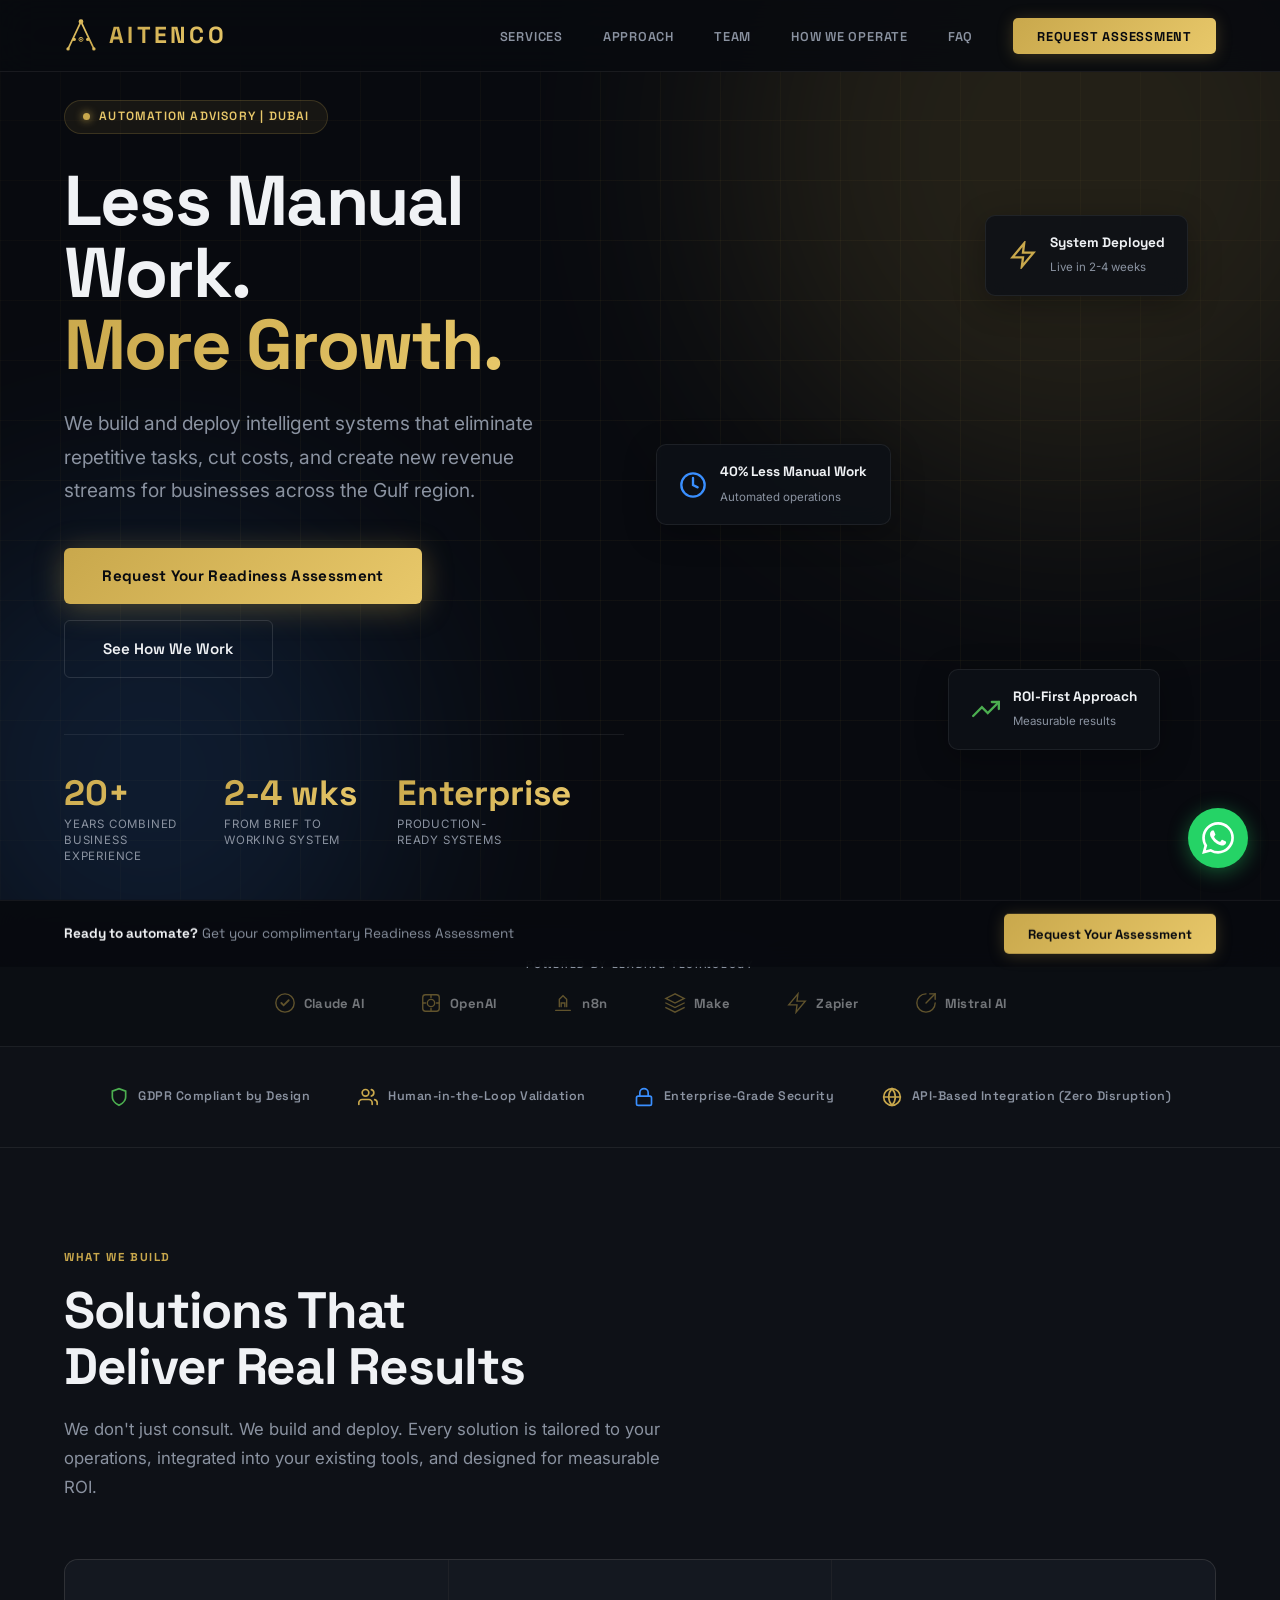
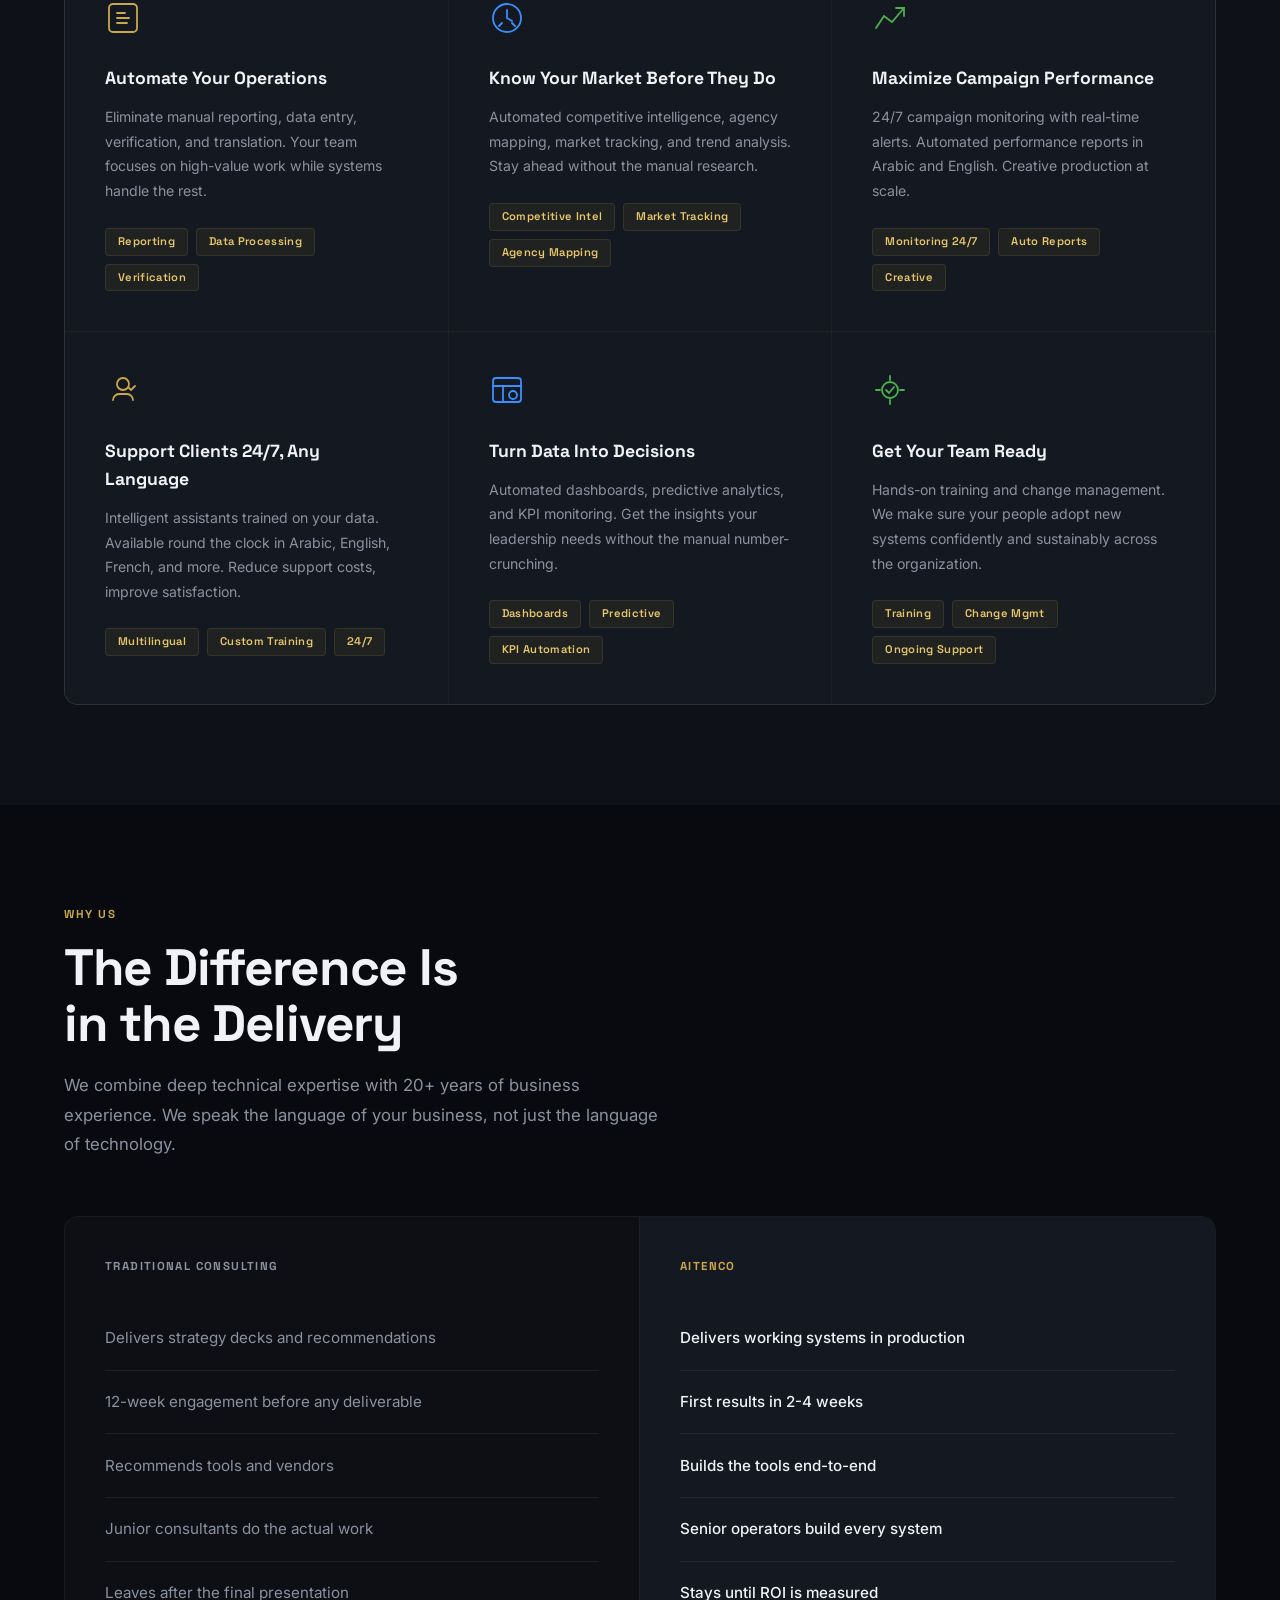
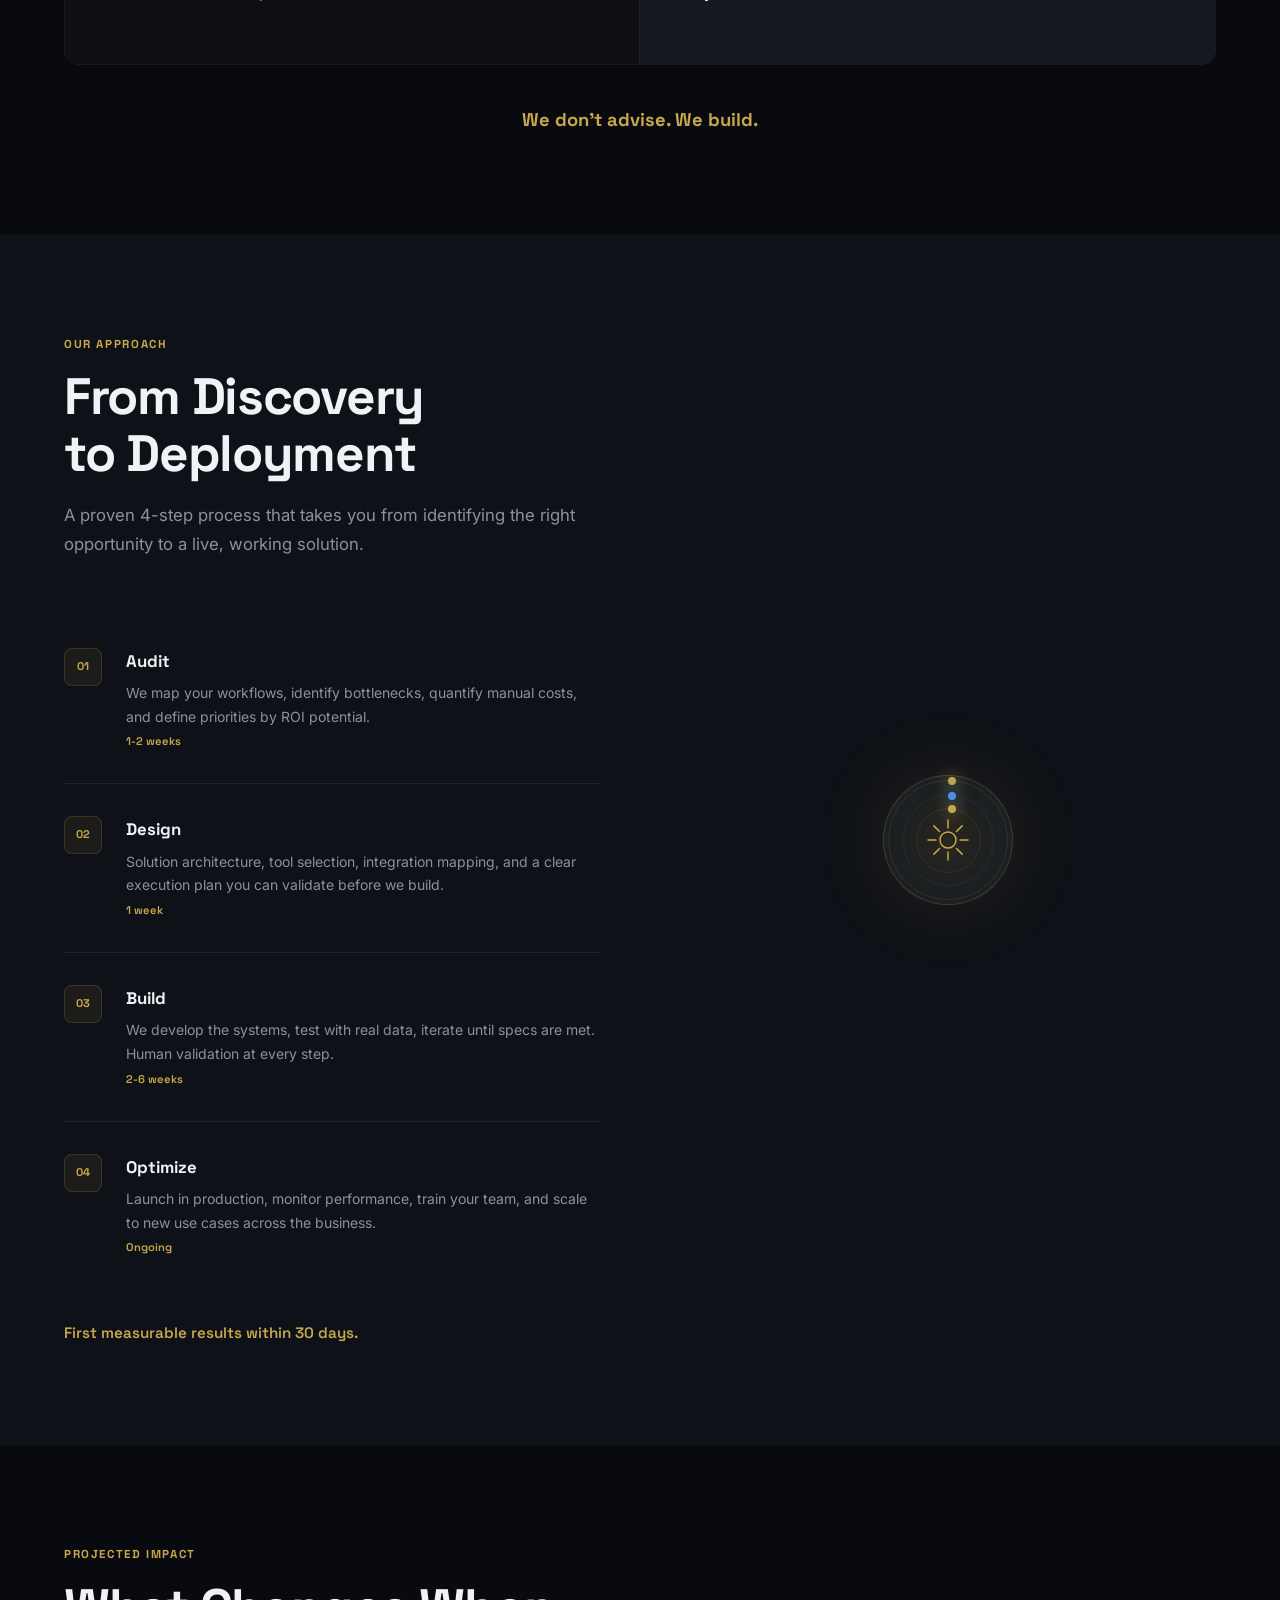
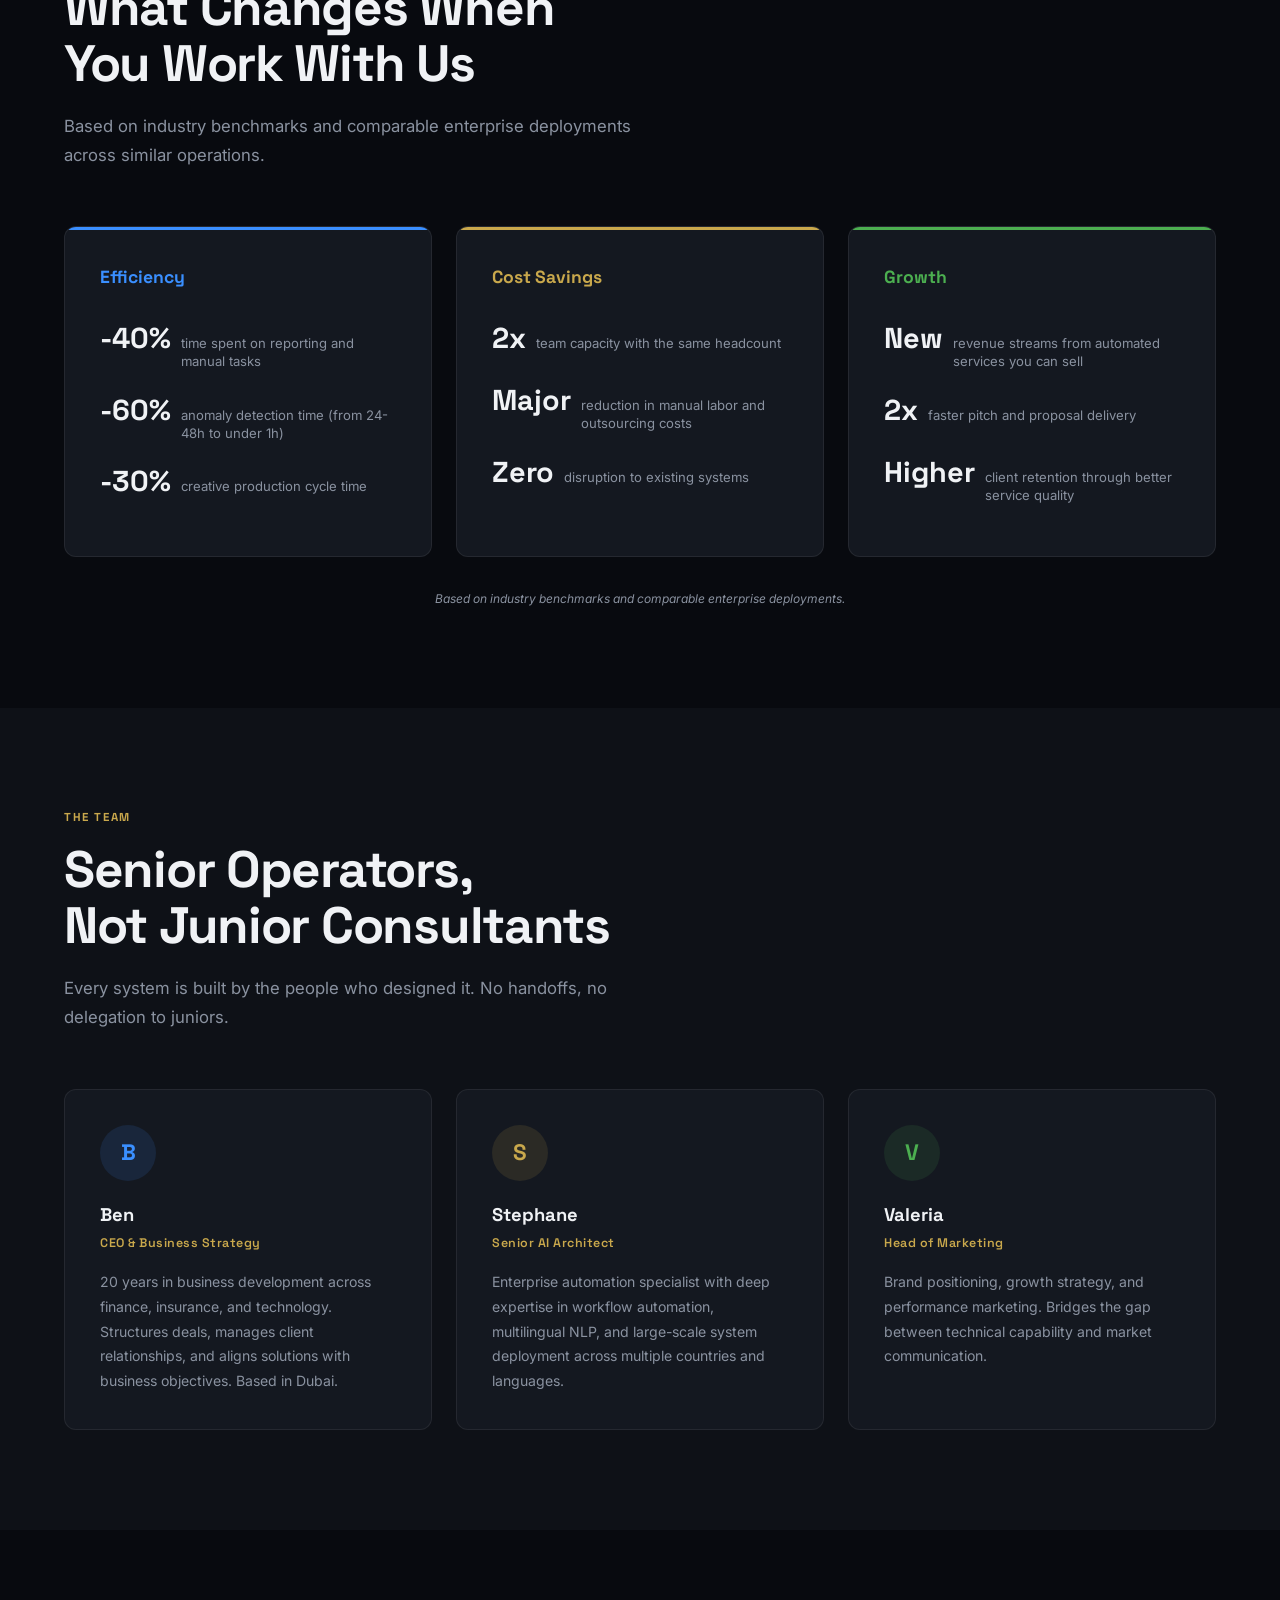
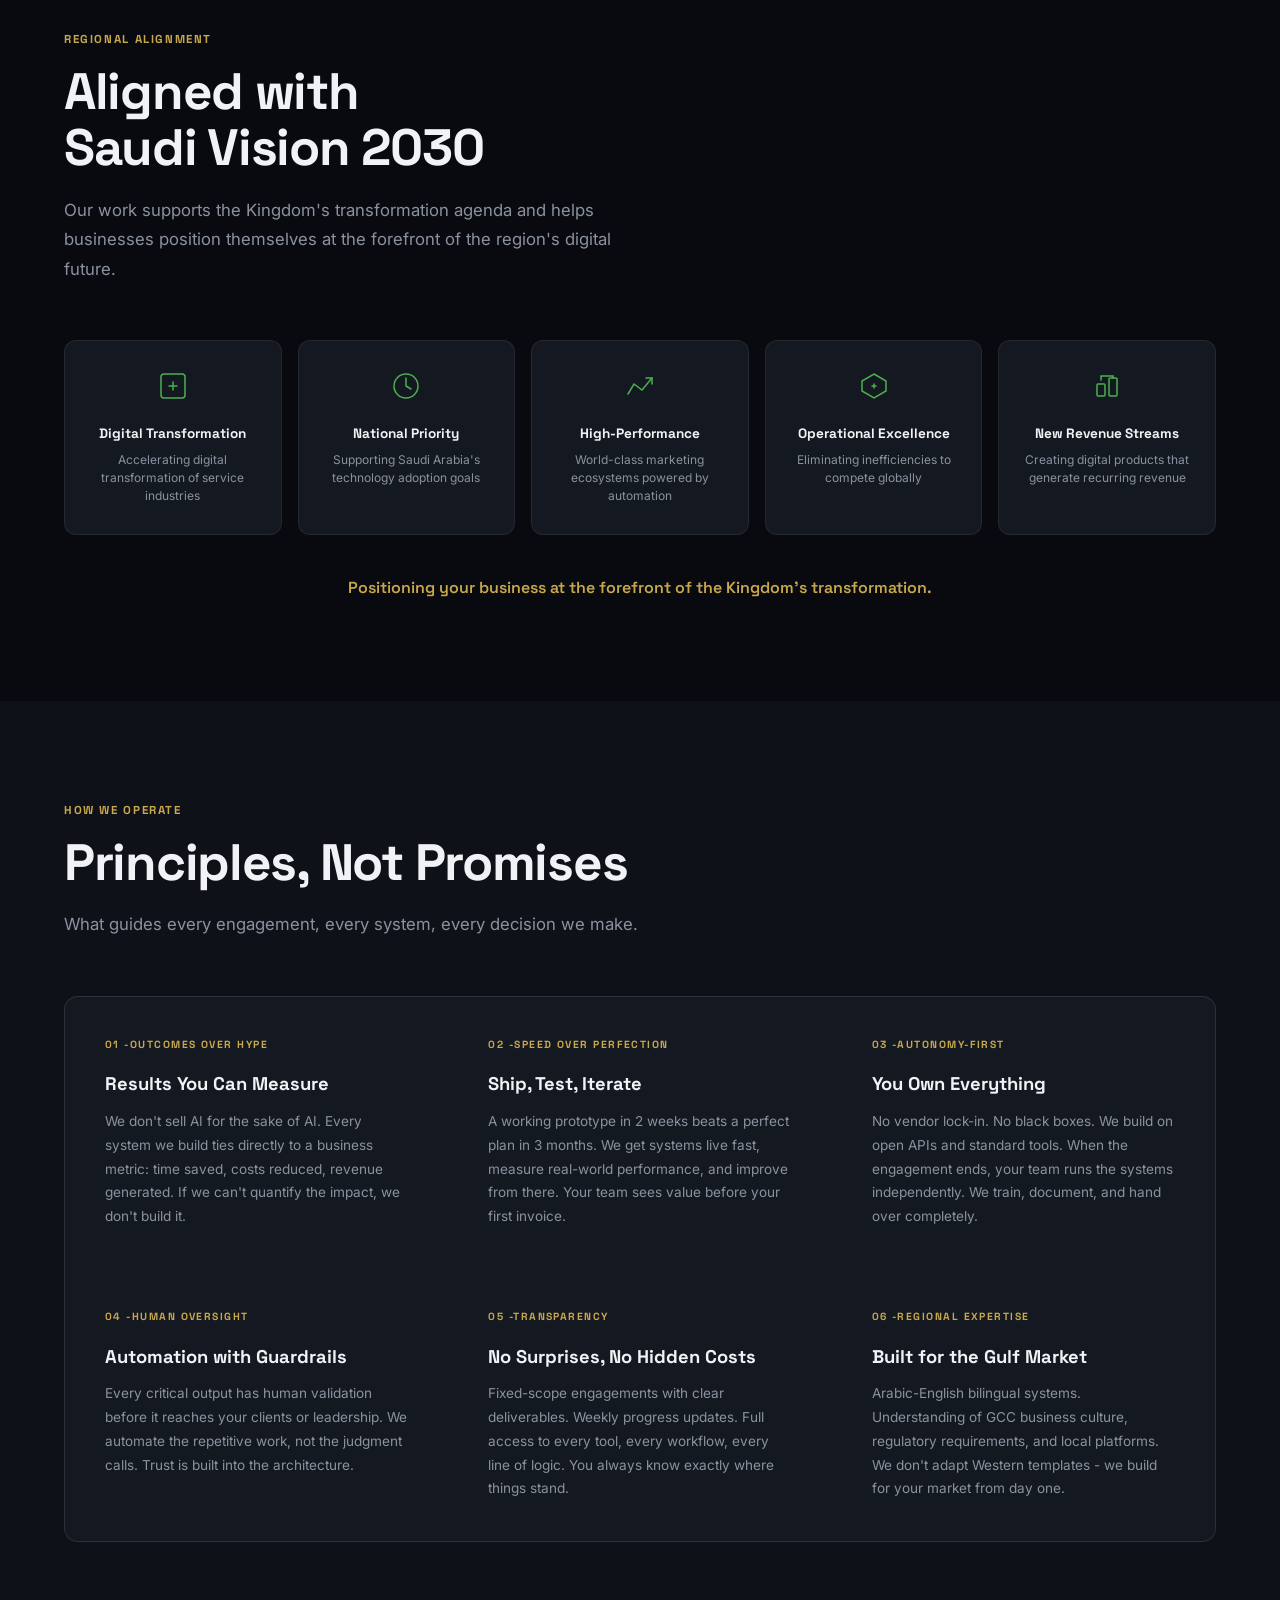
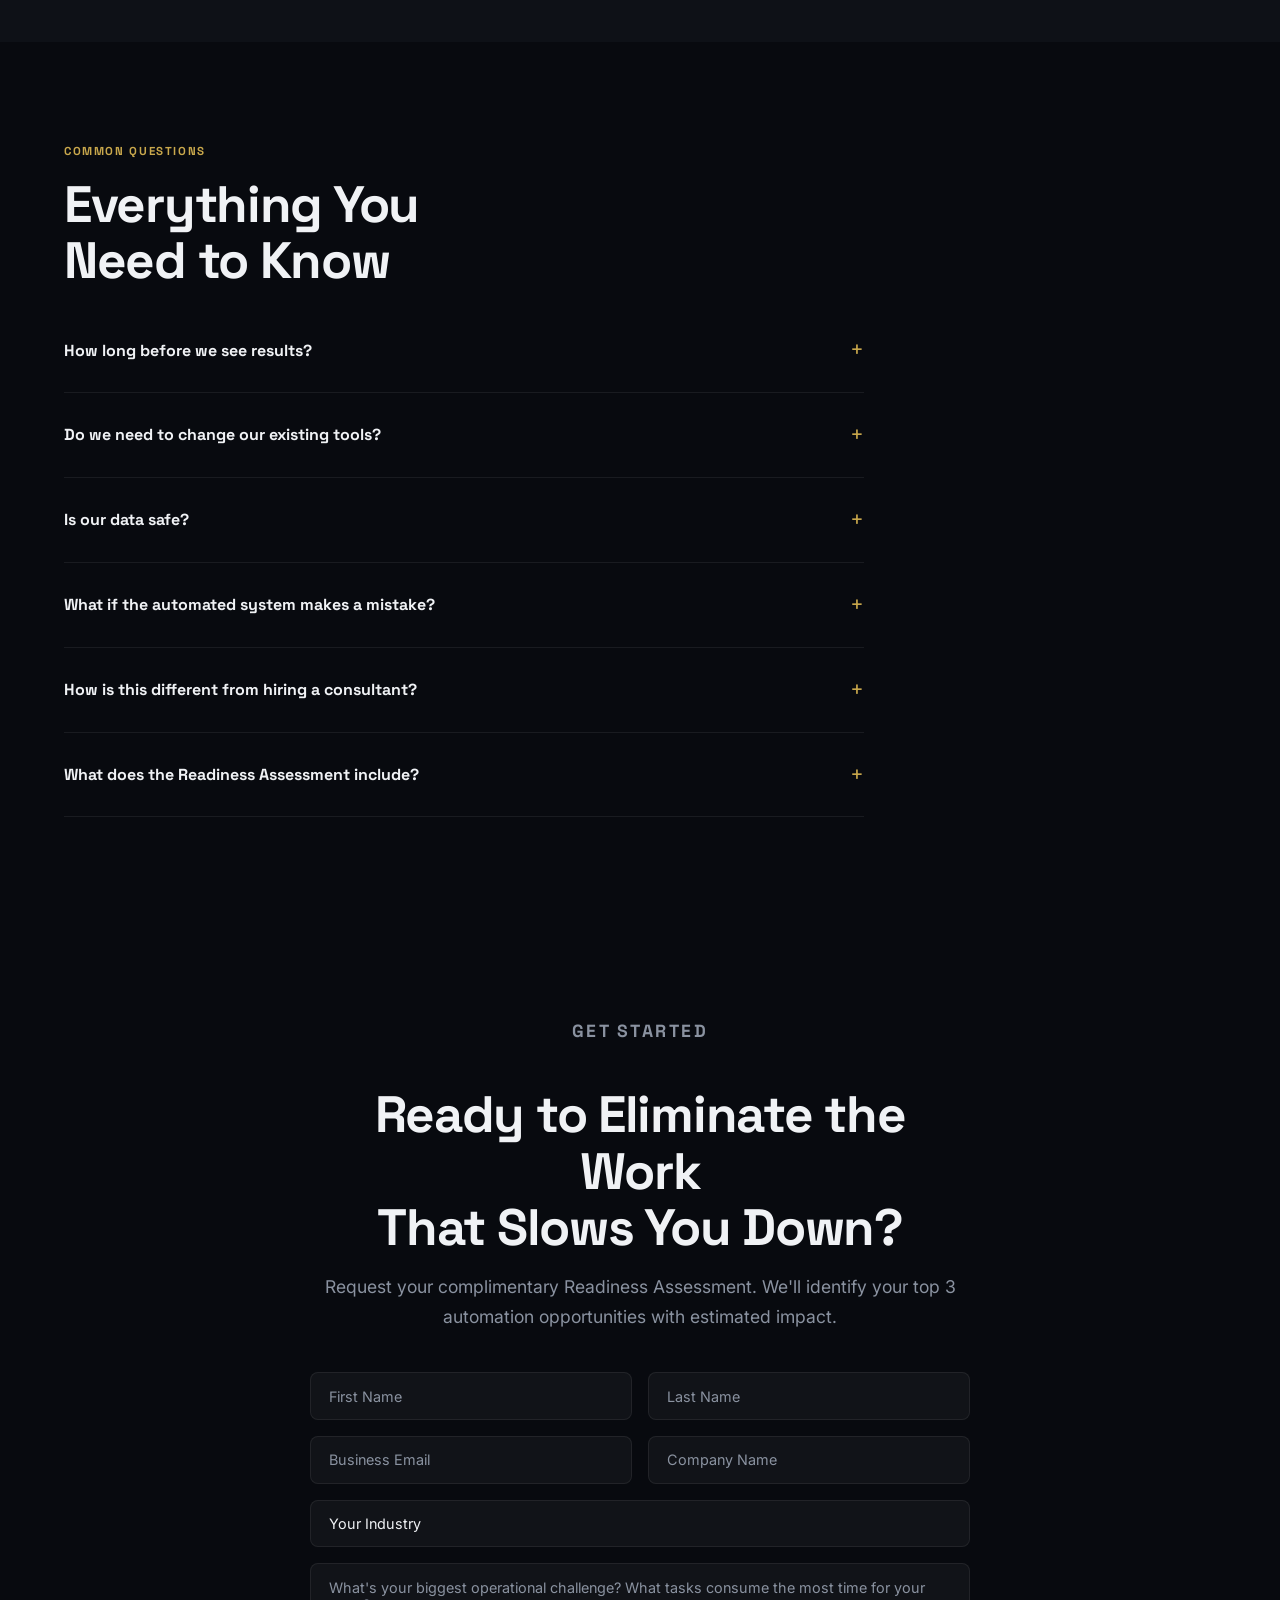
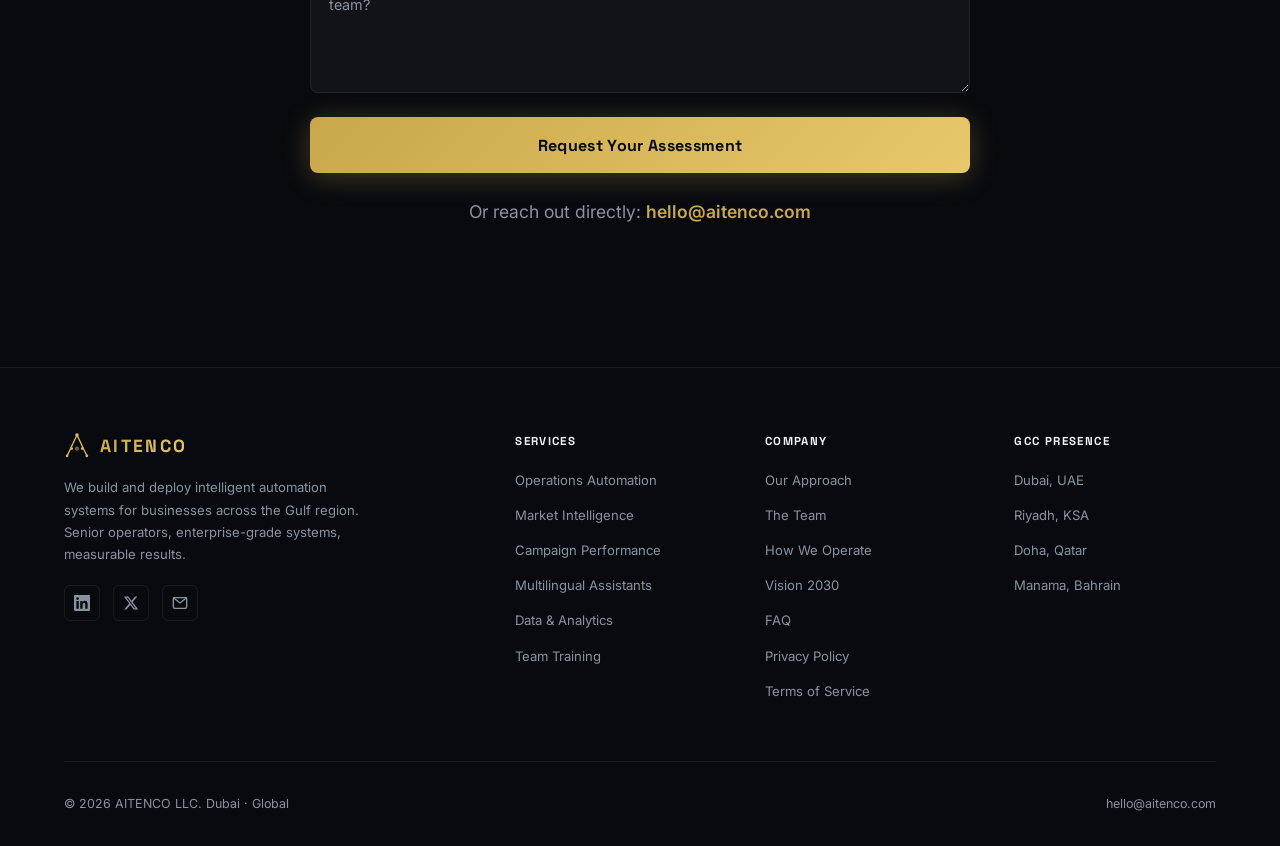
==== index.html @ 196c98ed "feat: complete site optimization (Phase 1 + Phase 2) Phase 1 (launch-blocking): - Extract inline CSS" ====
<!DOCTYPE html>
<html lang="en">
<head>
  <meta charset="UTF-8" />
  <meta name="viewport" content="width=device-width, initial-scale=1.0" />
  <title>AITENCO | Automation Advisory - Dubai & Gulf Region</title>
  <meta name="description" content="AITENCO builds and deploys intelligent automation systems for businesses across the Gulf region. Less manual work. More growth. Based in Dubai." />
  <meta name="keywords" content="AI consulting Dubai, AI automation Saudi Arabia, AI agency GCC, business automation UAE, intelligent systems Gulf" />
  <meta property="og:title" content="AITENCO | Automation Advisory - Dubai & Gulf Region" />
  <meta property="og:description" content="We build and deploy intelligent systems that eliminate repetitive tasks, cut costs, and create new revenue streams." />
  <meta property="og:type" content="website" />
  <meta property="og:url" content="https://aitenco.com" />
  <meta property="og:image" content="https://aitenco.com/og-image.png" />
  <meta property="og:image:width" content="1200" />
  <meta property="og:image:height" content="630" />
  <meta name="twitter:card" content="summary_large_image" />
  <meta name="twitter:title" content="AITENCO | Automation Advisory" />
  <meta name="twitter:description" content="We build and deploy intelligent systems that eliminate repetitive tasks, cut costs, and create new revenue streams." />
  <meta name="twitter:image" content="https://aitenco.com/og-image.png" />
  <link rel="canonical" href="https://aitenco.com/" />
  <link rel="icon" href="/favicon.svg" type="image/svg+xml" />
  <link rel="apple-touch-icon" href="/favicon.svg" />
  <meta name="theme-color" content="#080a0f" />
  <link rel="preconnect" href="https://fonts.googleapis.com">
  <link rel="preconnect" href="https://fonts.gstatic.com" crossorigin>
  <link href="https://fonts.googleapis.com/css2?family=Space+Grotesk:wght@400;500;600;700;800&family=Inter:wght@400;500;600&display=swap" rel="stylesheet">
  <link rel="stylesheet" href="/style.css">
  <script type="application/ld+json">
  {
    "@context": "https://schema.org",
    "@graph": [
      {
        "@type": "Organization",
        "name": "AITENCO",
        "url": "https://aitenco.com",
        "logo": "https://aitenco.com/logo.svg",
        "description": "AITENCO builds and deploys intelligent automation systems for businesses. Less manual work. More growth.",
        "email": "hello@aitenco.com",
        "sameAs": [
          "https://linkedin.com/company/aitenco",
          "https://x.com/aitenco"
        ],
        "address": {
          "@type": "PostalAddress",
          "addressLocality": "Dubai",
          "addressCountry": "AE"
        }
      },
      {
        "@type": "WebSite",
        "name": "AITENCO",
        "url": "https://aitenco.com"
      },
      {
        "@type": "FAQPage",
        "mainEntity": [
          {
            "@type": "Question",
            "name": "How long before we see results?",
            "acceptedAnswer": {
              "@type": "Answer",
              "text": "First measurable results within 30 days. Our audit phase takes 1-2 weeks, and the first working system is typically deployed by week 4."
            }
          },
          {
            "@type": "Question",
            "name": "Do we need to change our existing tools?",
            "acceptedAnswer": {
              "@type": "Answer",
              "text": "No. We integrate via APIs into your existing platforms without modifying them. Zero disruption to your current operations."
            }
          },
          {
            "@type": "Question",
            "name": "Is our data safe?",
            "acceptedAnswer": {
              "@type": "Answer",
              "text": "All solutions are GDPR compliant by design. We use professional APIs with contractual privacy guarantees and human validation on all critical outputs."
            }
          },
          {
            "@type": "Question",
            "name": "What does the Readiness Assessment include?",
            "acceptedAnswer": {
              "@type": "Answer",
              "text": "A complimentary session where we audit your current workflows, identify your top 3 automation opportunities, estimate the potential impact, and deliver a custom roadmap."
            }
          }
        ]
      }
    ]
  }
  </script>
</head>
<body>
<a href="#hero" class="skip-link">Skip to content</a>

<!-- WHATSAPP -->
<a href="https://wa.me/971500000000" target="_blank" class="whatsapp-btn" aria-label="Chat on WhatsApp">
  <span class="whatsapp-tooltip">Chat on WhatsApp</span>
  <svg viewBox="0 0 24 24" xmlns="http://www.w3.org/2000/svg">
    <path d="M17.472 14.382c-.297-.149-1.758-.867-2.03-.967-.273-.099-.471-.148-.67.15-.197.297-.767.966-.94 1.164-.173.199-.347.223-.644.075-.297-.15-1.255-.463-2.39-1.475-.883-.788-1.48-1.761-1.653-2.059-.173-.297-.018-.458.13-.606.134-.133.298-.347.446-.52.149-.174.198-.298.298-.497.099-.198.05-.371-.025-.52-.075-.149-.669-1.612-.916-2.207-.242-.579-.487-.5-.669-.51-.173-.008-.371-.01-.57-.01-.198 0-.52.074-.792.372-.272.297-1.04 1.016-1.04 2.479 0 1.462 1.065 2.875 1.213 3.074.149.198 2.096 3.2 5.077 4.487.709.306 1.262.489 1.694.625.712.227 1.36.195 1.871.118.571-.085 1.758-.719 2.006-1.413.248-.694.248-1.289.173-1.413-.074-.124-.272-.198-.57-.347m-5.421 7.403h-.004a9.87 9.87 0 01-5.031-1.378l-.361-.214-3.741.982.998-3.648-.235-.374a9.86 9.86 0 01-1.51-5.26c.001-5.45 4.436-9.884 9.888-9.884 2.64 0 5.122 1.03 6.988 2.898a9.825 9.825 0 012.893 6.994c-.003 5.45-4.437 9.884-9.885 9.884m8.413-18.297A11.815 11.815 0 0012.05 0C5.495 0 .16 5.335.157 11.892c0 2.096.547 4.142 1.588 5.945L.057 24l6.305-1.654a11.882 11.882 0 005.683 1.448h.005c6.554 0 11.89-5.335 11.893-11.893a11.821 11.821 0 00-3.48-8.413z"/>
  </svg>
</a>

<!-- NAV -->
<nav id="mainNav">
  <a href="#hero" class="nav-logo">
    <svg class="nav-logo-svg" xmlns="http://www.w3.org/2000/svg" viewBox="0 0 100 100" fill="none" aria-hidden="true">
      <defs>
        <linearGradient id="navG" x1="10%" y1="0%" x2="90%" y2="100%">
          <stop offset="0%" stop-color="#e8c86a"/>
          <stop offset="100%" stop-color="#c9a84c"/>
        </linearGradient>
      </defs>
      <line x1="50" y1="8" x2="12" y2="88" stroke="url(#navG)" stroke-width="5" stroke-linecap="round"/>
      <line x1="50" y1="8" x2="88" y2="88" stroke="url(#navG)" stroke-width="5" stroke-linecap="round"/>
      <line x1="30" y1="60" x2="70" y2="60" stroke="url(#navG)" stroke-width="4" stroke-linecap="round"/>
      <circle cx="50" cy="8" r="7" fill="url(#navG)"/>
      <circle cx="30" cy="60" r="5" fill="url(#navG)"/>
      <circle cx="50" cy="60" r="6" stroke="url(#navG)" stroke-width="2.5"/>
      <circle cx="50" cy="60" r="2.5" fill="url(#navG)"/>
      <circle cx="70" cy="60" r="5" fill="url(#navG)"/>
      <circle cx="12" cy="88" r="5" fill="url(#navG)"/>
      <circle cx="88" cy="88" r="5" fill="url(#navG)"/>
    </svg>
    <span class="nav-logo-text">AITENCO</span>
  </a>
  <button id="navHamburger" class="nav-hamburger" aria-expanded="false" aria-controls="navLinks" aria-label="Toggle navigation menu">
    <span></span><span></span><span></span>
  </button>
  <ul id="navLinks" class="nav-links">
    <li><a href="#services">Services</a></li>
    <li><a href="#approach">Approach</a></li>
    <li><a href="#team">Team</a></li>
    <li><a href="#principles">How We Operate</a></li>
    <li><a href="#faq">FAQ</a></li>
    <li><a href="#contact" class="nav-cta">Request Assessment</a></li>
  </ul>
</nav>

<!-- HERO -->
<section id="hero">
  <div class="hero-bg">
    <div class="hero-grid"></div>
    <div class="orb orb-1"></div>
    <div class="orb orb-2"></div>
  </div>

  <div class="hero-content">
    <div class="hero-badge">Automation Advisory | Dubai</div>
    <h1>
      Less Manual Work.<br>
      <span class="accent">More Growth.</span>
    </h1>
    <p class="hero-sub">
      We build and deploy intelligent systems that eliminate repetitive tasks, cut costs, and create new revenue streams for businesses across the Gulf region.
    </p>
    <div class="hero-actions">
      <a href="#contact" class="btn-primary">Request Your Readiness Assessment</a>
      <a href="#approach" class="btn-secondary">See How We Work</a>
    </div>
    <div class="hero-stats">
      <div>
        <div class="stat-val" id="stat1">20+</div>
        <div class="stat-label">Years combined business experience</div>
      </div>
      <div>
        <div class="stat-val">2-4 wks</div>
        <div class="stat-label">From brief to working system</div>
      </div>
      <div>
        <div class="stat-val">Enterprise</div>
        <div class="stat-label">Production-ready systems</div>
      </div>
    </div>
  </div>

  <div class="hero-visual">
    <canvas id="neuralCanvas"></canvas>

    <div class="hero-visual-badge badge-top">
      <svg class="badge-icon-svg" viewBox="0 0 24 24" fill="none" stroke="#c9a84c" stroke-width="2" stroke-linecap="round"><path d="M13 2L3 14h9l-1 8 10-12h-9l1-8z"/></svg>
      <div class="badge-text">
        <strong>System Deployed</strong>
        <span>Live in 2-4 weeks</span>
      </div>
    </div>

    <div class="hero-visual-badge badge-mid">
      <svg class="badge-icon-svg" viewBox="0 0 24 24" fill="none" stroke="#3a8fff" stroke-width="2" stroke-linecap="round"><circle cx="12" cy="12" r="10"/><path d="M12 6v6l4 2"/></svg>
      <div class="badge-text">
        <strong>40% Less Manual Work</strong>
        <span>Automated operations</span>
      </div>
    </div>

    <div class="hero-visual-badge badge-bot">
      <svg class="badge-icon-svg" viewBox="0 0 24 24" fill="none" stroke="#4caf50" stroke-width="2" stroke-linecap="round"><polyline points="23 6 13.5 15.5 8.5 10.5 1 18"/><polyline points="17 6 23 6 23 12"/></svg>
      <div class="badge-text">
        <strong>ROI-First Approach</strong>
        <span>Measurable results</span>
      </div>
    </div>
  </div>
</section>

<!-- TECH PARTNERS -->
<div id="partners">
  <div class="partners-label">Powered by Leading Technology</div>
  <div class="partners-track">
    <div class="partner-item">
      <svg class="partner-icon" viewBox="0 0 24 24" fill="#c9a84c"><circle cx="12" cy="12" r="10" fill="none" stroke="#c9a84c" stroke-width="1.5"/><path d="M8 12l2.5 2.5L16 9" stroke="#c9a84c" stroke-width="2" fill="none" stroke-linecap="round"/></svg>
      <span class="partner-name">Claude AI</span>
    </div>
    <div class="partner-item">
      <svg class="partner-icon" viewBox="0 0 24 24" fill="none" stroke="#c9a84c" stroke-width="1.5" stroke-linecap="round"><rect x="3" y="3" width="18" height="18" rx="3"/><circle cx="12" cy="12" r="4"/><path d="M12 3v3M12 18v3M3 12h3M18 12h3"/></svg>
      <span class="partner-name">OpenAI</span>
    </div>
    <div class="partner-item">
      <svg class="partner-icon" viewBox="0 0 24 24" fill="none" stroke="#c9a84c" stroke-width="1.5" stroke-linecap="round"><path d="M4 20h16M8 16V8l4-4 4 4v8"/><path d="M10 16v-4h4v4"/></svg>
      <span class="partner-name">n8n</span>
    </div>
    <div class="partner-item">
      <svg class="partner-icon" viewBox="0 0 24 24" fill="none" stroke="#c9a84c" stroke-width="1.5" stroke-linecap="round"><path d="M12 2L2 7l10 5 10-5-10-5z"/><path d="M2 17l10 5 10-5"/><path d="M2 12l10 5 10-5"/></svg>
      <span class="partner-name">Make</span>
    </div>
    <div class="partner-item">
      <svg class="partner-icon" viewBox="0 0 24 24" fill="none" stroke="#c9a84c" stroke-width="1.5" stroke-linecap="round"><path d="M13 2L3 14h9l-1 8 10-12h-9l1-8z"/></svg>
      <span class="partner-name">Zapier</span>
    </div>
    <div class="partner-item">
      <svg class="partner-icon" viewBox="0 0 24 24" fill="none" stroke="#c9a84c" stroke-width="1.5" stroke-linecap="round"><path d="M22 12A10 10 0 1112 2"/><path d="M22 2L12 12"/><path d="M16 2h6v6"/></svg>
      <span class="partner-name">Mistral AI</span>
    </div>
  </div>
</div>

<!-- TRUST SIGNALS -->
<div id="trust">
  <div class="trust-inner">
    <div class="trust-item">
      <svg class="trust-icon" viewBox="0 0 24 24" fill="none" stroke="#4caf50" stroke-width="2" stroke-linecap="round"><path d="M12 22s8-4 8-10V5l-8-3-8 3v7c0 6 8 10 8 10z"/></svg>
      <span class="trust-text">GDPR Compliant by Design</span>
    </div>
    <div class="trust-item">
      <svg class="trust-icon" viewBox="0 0 24 24" fill="none" stroke="#c9a84c" stroke-width="2" stroke-linecap="round"><path d="M17 21v-2a4 4 0 00-4-4H5a4 4 0 00-4 4v2"/><circle cx="9" cy="7" r="4"/><path d="M23 21v-2a4 4 0 00-3-3.87"/><path d="M16 3.13a4 4 0 010 7.75"/></svg>
      <span class="trust-text">Human-in-the-Loop Validation</span>
    </div>
    <div class="trust-item">
      <svg class="trust-icon" viewBox="0 0 24 24" fill="none" stroke="#3a8fff" stroke-width="2" stroke-linecap="round"><rect x="3" y="11" width="18" height="11" rx="2" ry="2"/><path d="M7 11V7a5 5 0 0110 0v4"/></svg>
      <span class="trust-text">Enterprise-Grade Security</span>
    </div>
    <div class="trust-item">
      <svg class="trust-icon" viewBox="0 0 24 24" fill="none" stroke="#c9a84c" stroke-width="2" stroke-linecap="round"><circle cx="12" cy="12" r="10"/><line x1="2" y1="12" x2="22" y2="12"/><path d="M12 2a15.3 15.3 0 014 10 15.3 15.3 0 01-4 10 15.3 15.3 0 01-4-10 15.3 15.3 0 014-10z"/></svg>
      <span class="trust-text">API-Based Integration (Zero Disruption)</span>
    </div>
  </div>
</div>

<!-- SERVICES -->
<section id="services">
  <p class="section-label reveal">What We Build</p>
  <h2 class="reveal">Solutions That<br>Deliver Real Results</h2>
  <p class="section-desc reveal">We don't just consult. We build and deploy. Every solution is tailored to your operations, integrated into your existing tools, and designed for measurable ROI.</p>
  <div class="services-grid">
    <div class="service-card reveal">
      <svg class="service-icon-svg" viewBox="0 0 36 36" fill="none" stroke="#c9a84c" stroke-width="1.8" stroke-linecap="round"><rect x="4" y="4" width="28" height="28" rx="4"/><path d="M12 18h12M12 13h8M12 23h10"/></svg>
      <h3>Automate Your Operations</h3>
      <p>Eliminate manual reporting, data entry, verification, and translation. Your team focuses on high-value work while systems handle the rest.</p>
      <div class="service-tags">
        <span class="tag">Reporting</span>
        <span class="tag">Data Processing</span>
        <span class="tag">Verification</span>
      </div>
    </div>
    <div class="service-card reveal">
      <svg class="service-icon-svg" viewBox="0 0 36 36" fill="none" stroke="#3a8fff" stroke-width="1.8" stroke-linecap="round"><circle cx="18" cy="18" r="14"/><path d="M18 10v8l5 3"/><path d="M10 26l3-3M26 26l-3-3"/></svg>
      <h3>Know Your Market Before They Do</h3>
      <p>Automated competitive intelligence, agency mapping, market tracking, and trend analysis. Stay ahead without the manual research.</p>
      <div class="service-tags">
        <span class="tag">Competitive Intel</span>
        <span class="tag">Market Tracking</span>
        <span class="tag">Agency Mapping</span>
      </div>
    </div>
    <div class="service-card reveal">
      <svg class="service-icon-svg" viewBox="0 0 36 36" fill="none" stroke="#4caf50" stroke-width="1.8" stroke-linecap="round"><polyline points="4 28 12 16 20 22 32 8"/><polyline points="24 8 32 8 32 16"/></svg>
      <h3>Maximize Campaign Performance</h3>
      <p>24/7 campaign monitoring with real-time alerts. Automated performance reports in Arabic and English. Creative production at scale.</p>
      <div class="service-tags">
        <span class="tag">Monitoring 24/7</span>
        <span class="tag">Auto Reports</span>
        <span class="tag">Creative</span>
      </div>
    </div>
    <div class="service-card reveal">
      <svg class="service-icon-svg" viewBox="0 0 36 36" fill="none" stroke="#c9a84c" stroke-width="1.8" stroke-linecap="round"><path d="M8 28c0-3.3 2.7-6 6-6h8c3.3 0 6 2.7 6 6"/><circle cx="18" cy="12" r="6"/><path d="M30 14l-4 4-2-2"/></svg>
      <h3>Support Clients 24/7, Any Language</h3>
      <p>Intelligent assistants trained on your data. Available round the clock in Arabic, English, French, and more. Reduce support costs, improve satisfaction.</p>
      <div class="service-tags">
        <span class="tag">Multilingual</span>
        <span class="tag">Custom Training</span>
        <span class="tag">24/7</span>
      </div>
    </div>
    <div class="service-card reveal">
      <svg class="service-icon-svg" viewBox="0 0 36 36" fill="none" stroke="#3a8fff" stroke-width="1.8" stroke-linecap="round"><rect x="4" y="6" width="28" height="24" rx="3"/><path d="M4 14h28M14 14v16"/><circle cx="24" cy="23" r="4"/></svg>
      <h3>Turn Data Into Decisions</h3>
      <p>Automated dashboards, predictive analytics, and KPI monitoring. Get the insights your leadership needs without the manual number-crunching.</p>
      <div class="service-tags">
        <span class="tag">Dashboards</span>
        <span class="tag">Predictive</span>
        <span class="tag">KPI Automation</span>
      </div>
    </div>
    <div class="service-card reveal">
      <svg class="service-icon-svg" viewBox="0 0 36 36" fill="none" stroke="#4caf50" stroke-width="1.8" stroke-linecap="round"><path d="M18 4v4M18 28v4M4 18h4M28 18h4"/><circle cx="18" cy="18" r="8"/><path d="M14 18l3 3 5-6"/></svg>
      <h3>Get Your Team Ready</h3>
      <p>Hands-on training and change management. We make sure your people adopt new systems confidently and sustainably across the organization.</p>
      <div class="service-tags">
        <span class="tag">Training</span>
        <span class="tag">Change Mgmt</span>
        <span class="tag">Ongoing Support</span>
      </div>
    </div>
  </div>
</section>

<!-- THE DIFFERENCE -->
<section id="difference">
  <p class="section-label reveal">Why Us</p>
  <h2 class="reveal">The Difference Is<br>in the Delivery</h2>
  <p class="section-desc reveal">We combine deep technical expertise with 20+ years of business experience. We speak the language of your business, not just the language of technology.</p>
  <div class="diff-grid reveal">
    <div class="diff-col">
      <div class="diff-col-label">Traditional Consulting</div>
      <div class="diff-item">Delivers strategy decks and recommendations</div>
      <div class="diff-item">12-week engagement before any deliverable</div>
      <div class="diff-item">Recommends tools and vendors</div>
      <div class="diff-item">Junior consultants do the actual work</div>
      <div class="diff-item">Leaves after the final presentation</div>
    </div>
    <div class="diff-col">
      <div class="diff-col-label">AITENCO</div>
      <div class="diff-item">Delivers working systems in production</div>
      <div class="diff-item">First results in 2-4 weeks</div>
      <div class="diff-item">Builds the tools end-to-end</div>
      <div class="diff-item">Senior operators build every system</div>
      <div class="diff-item">Stays until ROI is measured</div>
    </div>
  </div>
  <p style="text-align:center; margin-top:2.5rem; font-size:1.15rem; font-weight:700; color:var(--gold); font-family:var(--font-head);" class="reveal">We don't advise. We build.</p>
</section>

<!-- APPROACH -->
<section id="approach">
  <div class="approach-grid">
    <div>
      <p class="section-label reveal">Our Approach</p>
      <h2 class="reveal">From Discovery<br>to Deployment</h2>
      <p class="section-desc reveal">A proven 4-step process that takes you from identifying the right opportunity to a live, working solution.</p>
      <div class="steps">
        <div class="step reveal">
          <div class="step-num">01</div>
          <div class="step-content">
            <h3>Audit</h3>
            <p>We map your workflows, identify bottlenecks, quantify manual costs, and define priorities by ROI potential.</p>
            <div class="step-dur">1-2 weeks</div>
          </div>
        </div>
        <div class="step reveal">
          <div class="step-num">02</div>
          <div class="step-content">
            <h3>Design</h3>
            <p>Solution architecture, tool selection, integration mapping, and a clear execution plan you can validate before we build.</p>
            <div class="step-dur">1 week</div>
          </div>
        </div>
        <div class="step reveal">
          <div class="step-num">03</div>
          <div class="step-content">
            <h3>Build</h3>
            <p>We develop the systems, test with real data, iterate until specs are met. Human validation at every step.</p>
            <div class="step-dur">2-6 weeks</div>
          </div>
        </div>
        <div class="step reveal">
          <div class="step-num">04</div>
          <div class="step-content">
            <h3>Optimize</h3>
            <p>Launch in production, monitor performance, train your team, and scale to new use cases across the business.</p>
            <div class="step-dur">Ongoing</div>
          </div>
        </div>
      </div>
      <p style="margin-top:2rem; font-size:0.95rem; color:var(--gold); font-weight:600; font-family:var(--font-head);" class="reveal">First measurable results within 30 days.</p>
    </div>
    <div class="approach-visual reveal">
      <div class="ai-circle">
        <div class="ai-ring"></div>
        <div class="ai-ring"></div>
        <div class="ai-ring"></div>
        <div class="ai-core">
          <svg viewBox="0 0 48 48" fill="none" stroke="#c9a84c" stroke-width="1.5" stroke-linecap="round"><circle cx="24" cy="24" r="8"/><path d="M24 4v8M24 36v8M4 24h8M36 24h8M9.86 9.86l5.66 5.66M32.48 32.48l5.66 5.66M9.86 38.14l5.66-5.66M32.48 15.52l5.66-5.66"/></svg>
        </div>
      </div>
    </div>
  </div>
</section>

<!-- IMPACT -->
<section id="impact">
  <p class="section-label reveal">Projected Impact</p>
  <h2 class="reveal">What Changes When<br>You Work With Us</h2>
  <p class="section-desc reveal">Based on industry benchmarks and comparable enterprise deployments across similar operations.</p>
  <div class="impact-grid">
    <div class="impact-card reveal">
      <h3>Efficiency</h3>
      <div class="impact-stat">
        <div class="impact-num">-40%</div>
        <div class="impact-label">time spent on reporting and manual tasks</div>
      </div>
      <div class="impact-stat">
        <div class="impact-num">-60%</div>
        <div class="impact-label">anomaly detection time (from 24-48h to under 1h)</div>
      </div>
      <div class="impact-stat">
        <div class="impact-num">-30%</div>
        <div class="impact-label">creative production cycle time</div>
      </div>
    </div>
    <div class="impact-card reveal">
      <h3>Cost Savings</h3>
      <div class="impact-stat">
        <div class="impact-num">2x</div>
        <div class="impact-label">team capacity with the same headcount</div>
      </div>
      <div class="impact-stat">
        <div class="impact-num">Major</div>
        <div class="impact-label">reduction in manual labor and outsourcing costs</div>
      </div>
      <div class="impact-stat">
        <div class="impact-num">Zero</div>
        <div class="impact-label">disruption to existing systems</div>
      </div>
    </div>
    <div class="impact-card reveal">
      <h3>Growth</h3>
      <div class="impact-stat">
        <div class="impact-num">New</div>
        <div class="impact-label">revenue streams from automated services you can sell</div>
      </div>
      <div class="impact-stat">
        <div class="impact-num">2x</div>
        <div class="impact-label">faster pitch and proposal delivery</div>
      </div>
      <div class="impact-stat">
        <div class="impact-num">Higher</div>
        <div class="impact-label">client retention through better service quality</div>
      </div>
    </div>
  </div>
  <p class="impact-disclaimer reveal">Based on industry benchmarks and comparable enterprise deployments.</p>
</section>

<!-- TEAM -->
<section id="team">
  <p class="section-label reveal">The Team</p>
  <h2 class="reveal">Senior Operators,<br>Not Junior Consultants</h2>
  <p class="section-desc reveal">Every system is built by the people who designed it. No handoffs, no delegation to juniors.</p>
  <div class="team-grid">
    <div class="team-card reveal">
      <div class="team-initial">B</div>
      <h3>Ben</h3>
      <div class="team-role">CEO &amp; Business Strategy</div>
      <p>20 years in business development across finance, insurance, and technology. Structures deals, manages client relationships, and aligns solutions with business objectives. Based in Dubai.</p>
    </div>
    <div class="team-card reveal">
      <div class="team-initial">S</div>
      <h3>Stephane</h3>
      <div class="team-role">Senior AI Architect</div>
      <p>Enterprise automation specialist with deep expertise in workflow automation, multilingual NLP, and large-scale system deployment across multiple countries and languages.</p>
    </div>
    <div class="team-card reveal">
      <div class="team-initial">V</div>
      <h3>Valeria</h3>
      <div class="team-role">Head of Marketing</div>
      <p>Brand positioning, growth strategy, and performance marketing. Bridges the gap between technical capability and market communication.</p>
    </div>
  </div>
</section>

<!-- VISION 2030 -->
<section id="vision">
  <p class="section-label reveal">Regional Alignment</p>
  <h2 class="reveal">Aligned with<br>Saudi Vision 2030</h2>
  <p class="section-desc reveal">Our work supports the Kingdom's transformation agenda and helps businesses position themselves at the forefront of the region's digital future.</p>
  <div class="vision-grid">
    <div class="vision-item reveal">
      <svg class="vision-icon" viewBox="0 0 32 32" fill="none" stroke="#4caf50" stroke-width="1.5" stroke-linecap="round"><rect x="4" y="4" width="24" height="24" rx="3"/><path d="M12 16h8M16 12v8"/></svg>
      <h3>Digital Transformation</h3>
      <p>Accelerating digital transformation of service industries</p>
    </div>
    <div class="vision-item reveal">
      <svg class="vision-icon" viewBox="0 0 32 32" fill="none" stroke="#4caf50" stroke-width="1.5" stroke-linecap="round"><circle cx="16" cy="16" r="12"/><path d="M16 8v8l5 3"/></svg>
      <h3>National Priority</h3>
      <p>Supporting Saudi Arabia's technology adoption goals</p>
    </div>
    <div class="vision-item reveal">
      <svg class="vision-icon" viewBox="0 0 32 32" fill="none" stroke="#4caf50" stroke-width="1.5" stroke-linecap="round"><polyline points="4 24 10 14 18 20 28 8"/><polyline points="22 8 28 8 28 14"/></svg>
      <h3>High-Performance</h3>
      <p>World-class marketing ecosystems powered by automation</p>
    </div>
    <div class="vision-item reveal">
      <svg class="vision-icon" viewBox="0 0 32 32" fill="none" stroke="#4caf50" stroke-width="1.5" stroke-linecap="round"><path d="M16 4l12 7v10l-12 7L4 21V11l12-7z"/><path d="M16 14v4M14 16h4"/></svg>
      <h3>Operational Excellence</h3>
      <p>Eliminating inefficiencies to compete globally</p>
    </div>
    <div class="vision-item reveal">
      <svg class="vision-icon" viewBox="0 0 32 32" fill="none" stroke="#4caf50" stroke-width="1.5" stroke-linecap="round"><rect x="6" y="14" width="8" height="12" rx="1"/><rect x="18" y="8" width="8" height="18" rx="1"/><path d="M10 10v-4h12v2"/></svg>
      <h3>New Revenue Streams</h3>
      <p>Creating digital products that generate recurring revenue</p>
    </div>
  </div>
  <p style="text-align:center; margin-top:2.5rem; font-size:1rem; color:var(--gold); font-weight:600; font-family:var(--font-head);" class="reveal">Positioning your business at the forefront of the Kingdom's transformation.</p>
</section>

<!-- OPERATING PRINCIPLES -->
<section id="principles">
  <p class="section-label reveal">How We Operate</p>
  <h2 class="reveal">Principles, Not Promises</h2>
  <p class="section-desc reveal">What guides every engagement, every system, every decision we make.</p>
  <div class="principles-grid">
    <div class="principle-card reveal">
      <div class="principle-num">01 -Outcomes Over Hype</div>
      <h3>Results You Can Measure</h3>
      <p>We don't sell AI for the sake of AI. Every system we build ties directly to a business metric: time saved, costs reduced, revenue generated. If we can't quantify the impact, we don't build it.</p>
    </div>
    <div class="principle-card reveal">
      <div class="principle-num">02 -Speed Over Perfection</div>
      <h3>Ship, Test, Iterate</h3>
      <p>A working prototype in 2 weeks beats a perfect plan in 3 months. We get systems live fast, measure real-world performance, and improve from there. Your team sees value before your first invoice.</p>
    </div>
    <div class="principle-card reveal">
      <div class="principle-num">03 -Autonomy-First</div>
      <h3>You Own Everything</h3>
      <p>No vendor lock-in. No black boxes. We build on open APIs and standard tools. When the engagement ends, your team runs the systems independently. We train, document, and hand over completely.</p>
    </div>
    <div class="principle-card reveal">
      <div class="principle-num">04 -Human Oversight</div>
      <h3>Automation with Guardrails</h3>
      <p>Every critical output has human validation before it reaches your clients or leadership. We automate the repetitive work, not the judgment calls. Trust is built into the architecture.</p>
    </div>
    <div class="principle-card reveal">
      <div class="principle-num">05 -Transparency</div>
      <h3>No Surprises, No Hidden Costs</h3>
      <p>Fixed-scope engagements with clear deliverables. Weekly progress updates. Full access to every tool, every workflow, every line of logic. You always know exactly where things stand.</p>
    </div>
    <div class="principle-card reveal">
      <div class="principle-num">06 -Regional Expertise</div>
      <h3>Built for the Gulf Market</h3>
      <p>Arabic-English bilingual systems. Understanding of GCC business culture, regulatory requirements, and local platforms. We don't adapt Western templates - we build for your market from day one.</p>
    </div>
  </div>
</section>

<!-- FAQ -->
<section id="faq">
  <p class="section-label reveal">Common Questions</p>
  <h2 class="reveal">Everything You<br>Need to Know</h2>
  <div class="faq-list">
    <div class="faq-item reveal">
      <div class="faq-q">How long before we see results?</div>
      <div class="faq-a"><p>First measurable results within 30 days. Our audit phase takes 1-2 weeks, and the first working system is typically deployed by week 4. You see tangible impact before the first invoice cycle ends.</p></div>
    </div>
    <div class="faq-item reveal">
      <div class="faq-q">Do we need to change our existing tools?</div>
      <div class="faq-a"><p>No. We integrate via APIs into your existing platforms (Meta, Google, CRM, Salesforce, etc.) without modifying them. Zero disruption to your current operations. Your team keeps using the tools they know.</p></div>
    </div>
    <div class="faq-item reveal">
      <div class="faq-q">Is our data safe?</div>
      <div class="faq-a"><p>Absolutely. All solutions are GDPR compliant by design. We don't store your data. We use professional APIs with contractual privacy guarantees. Human validation is applied on all critical outputs. Full transparency and auditability on every decision.</p></div>
    </div>
    <div class="faq-item reveal">
      <div class="faq-q">What if the automated system makes a mistake?</div>
      <div class="faq-a"><p>Every critical output goes through human-in-the-loop validation before delivery. The system handles execution, your team handles judgment. We build in safeguards, not blind trust. Modular deployment means you test one system before scaling.</p></div>
    </div>
    <div class="faq-item reveal">
      <div class="faq-q">How is this different from hiring a consultant?</div>
      <div class="faq-a"><p>Traditional consultants deliver recommendations. We deliver working systems in production. No 50-page strategy decks. No 12-week discovery phases. You get systems that produce results every day, not advice you still need to implement yourself.</p></div>
    </div>
    <div class="faq-item reveal">
      <div class="faq-q">What does the Readiness Assessment include?</div>
      <div class="faq-a"><p>A complimentary session where we audit your current workflows, identify your top 3 automation opportunities, estimate the potential impact, and deliver a custom roadmap. No commitment required. You walk away with actionable insights regardless.</p></div>
    </div>
  </div>
</section>

<!-- CONTACT -->
<section id="contact">
  <div class="contact-inner">
    <p class="section-label reveal">Get Started</p>
    <h2 class="reveal">Ready to Eliminate the Work<br>That Slows You Down?</h2>
    <p class="reveal">Request your complimentary Readiness Assessment. We'll identify your top 3 automation opportunities with estimated impact.</p>
    <form id="contactForm" class="contact-form reveal">
      <div class="form-row">
        <div>
          <label for="firstName" class="sr-only">First Name</label>
          <input type="text" id="firstName" name="firstName" placeholder="First Name" required autocomplete="given-name" />
        </div>
        <div>
          <label for="lastName" class="sr-only">Last Name</label>
          <input type="text" id="lastName" name="lastName" placeholder="Last Name" autocomplete="family-name" />
        </div>
      </div>
      <div class="form-row">
        <div>
          <label for="email" class="sr-only">Business Email</label>
          <input type="email" id="email" name="email" placeholder="Business Email" required autocomplete="email" />
        </div>
        <div>
          <label for="company" class="sr-only">Company Name</label>
          <input type="text" id="company" name="company" placeholder="Company Name" autocomplete="organization" />
        </div>
      </div>
      <div>
        <label for="industry" class="sr-only">Your Industry</label>
        <select id="industry" name="industry">
          <option value="" disabled selected>Your Industry</option>
          <option value="Marketing &amp; Agencies">Marketing &amp; Agencies</option>
          <option value="Finance &amp; Banking">Finance &amp; Banking</option>
          <option value="Insurance">Insurance</option>
          <option value="Real Estate">Real Estate</option>
          <option value="Retail &amp; E-commerce">Retail &amp; E-commerce</option>
          <option value="Operations &amp; Logistics">Operations &amp; Logistics</option>
          <option value="Other">Other</option>
        </select>
      </div>
      <div>
        <label for="challenge" class="sr-only">Your biggest operational challenge</label>
        <textarea id="challenge" name="challenge" placeholder="What's your biggest operational challenge? What tasks consume the most time for your team?"></textarea>
      </div>
      <button type="submit" class="btn-submit">Request Your Assessment</button>
      <div id="formStatus" class="form-status" aria-live="polite"></div>
    </form>
    <p class="contact-alt reveal">Or reach out directly: <a href="mailto:hello@aitenco.com">hello@aitenco.com</a></p>
  </div>
</section>

<!-- FLOATING CTA BAR -->
<div class="floating-cta" id="floatingCta">
  <div class="floating-cta-text"><strong>Ready to automate?</strong> Get your complimentary Readiness Assessment</div>
  <a href="#contact">Request Your Assessment</a>
</div>

<!-- FOOTER -->
<footer>
  <div class="footer-top">
    <div class="footer-brand">
      <a href="#hero" class="footer-logo">
        <svg class="footer-logo-svg" xmlns="http://www.w3.org/2000/svg" viewBox="0 0 100 100" fill="none" aria-hidden="true">
          <defs>
            <linearGradient id="ftG" x1="10%" y1="0%" x2="90%" y2="100%">
              <stop offset="0%" stop-color="#e8c86a"/>
              <stop offset="100%" stop-color="#c9a84c"/>
            </linearGradient>
          </defs>
          <line x1="50" y1="8" x2="12" y2="88" stroke="url(#ftG)" stroke-width="5" stroke-linecap="round"/>
          <line x1="50" y1="8" x2="88" y2="88" stroke="url(#ftG)" stroke-width="5" stroke-linecap="round"/>
          <line x1="30" y1="60" x2="70" y2="60" stroke="url(#ftG)" stroke-width="4" stroke-linecap="round"/>
          <circle cx="50" cy="8" r="7" fill="url(#ftG)"/>
          <circle cx="30" cy="60" r="5" fill="url(#ftG)"/>
          <circle cx="50" cy="60" r="6" stroke="url(#ftG)" stroke-width="2.5"/>
          <circle cx="50" cy="60" r="2.5" fill="url(#ftG)"/>
          <circle cx="70" cy="60" r="5" fill="url(#ftG)"/>
          <circle cx="12" cy="88" r="5" fill="url(#ftG)"/>
          <circle cx="88" cy="88" r="5" fill="url(#ftG)"/>
        </svg>
        <span class="footer-logo-text">AITENCO</span>
      </a>
      <p>We build and deploy intelligent automation systems for businesses across the Gulf region. Senior operators, enterprise-grade systems, measurable results.</p>
      <div class="footer-social">
        <a href="https://linkedin.com/company/aitenco" target="_blank" aria-label="LinkedIn">
          <svg viewBox="0 0 24 24" fill="#8a92a0"><path d="M20.447 20.452h-3.554v-5.569c0-1.328-.027-3.037-1.852-3.037-1.853 0-2.136 1.445-2.136 2.939v5.667H9.351V9h3.414v1.561h.046c.477-.9 1.637-1.85 3.37-1.85 3.601 0 4.267 2.37 4.267 5.455v6.286zM5.337 7.433a2.062 2.062 0 01-2.063-2.065 2.064 2.064 0 112.063 2.065zm1.782 13.019H3.555V9h3.564v11.452zM22.225 0H1.771C.792 0 0 .774 0 1.729v20.542C0 23.227.792 24 1.771 24h20.451C23.2 24 24 23.227 24 22.271V1.729C24 .774 23.2 0 22.222 0h.003z"/></svg>
        </a>
        <a href="https://x.com/aitenco" target="_blank" aria-label="X">
          <svg viewBox="0 0 24 24" fill="#8a92a0"><path d="M18.244 2.25h3.308l-7.227 8.26 8.502 11.24H16.17l-5.214-6.817L4.99 21.75H1.68l7.73-8.835L1.254 2.25H8.08l4.713 6.231zm-1.161 17.52h1.833L7.084 4.126H5.117z"/></svg>
        </a>
        <a href="mailto:hello@aitenco.com" aria-label="Email">
          <svg viewBox="0 0 24 24" fill="none" stroke="#8a92a0" stroke-width="2" stroke-linecap="round"><rect x="2" y="4" width="20" height="16" rx="2"/><path d="M22 4l-10 8L2 4"/></svg>
        </a>
      </div>
    </div>
    <div class="footer-col">
      <h4>Services</h4>
      <ul>
        <li><a href="#services">Operations Automation</a></li>
        <li><a href="#services">Market Intelligence</a></li>
        <li><a href="#services">Campaign Performance</a></li>
        <li><a href="#services">Multilingual Assistants</a></li>
        <li><a href="#services">Data & Analytics</a></li>
        <li><a href="#services">Team Training</a></li>
      </ul>
    </div>
    <div class="footer-col">
      <h4>Company</h4>
      <ul>
        <li><a href="#approach">Our Approach</a></li>
        <li><a href="#team">The Team</a></li>
        <li><a href="#principles">How We Operate</a></li>
        <li><a href="#vision">Vision 2030</a></li>
        <li><a href="#faq">FAQ</a></li>
        <li><a href="/privacy.html">Privacy Policy</a></li>
        <li><a href="/terms.html">Terms of Service</a></li>
      </ul>
    </div>
    <div class="footer-col">
      <h4>GCC Presence</h4>
      <ul>
        <li><a href="#contact">Dubai, UAE</a></li>
        <li><a href="#contact">Riyadh, KSA</a></li>
        <li><a href="#contact">Doha, Qatar</a></li>
        <li><a href="#contact">Manama, Bahrain</a></li>
      </ul>
    </div>
  </div>
  <div class="footer-bottom">
    <p class="footer-copy">&copy; 2026 AITENCO LLC. Dubai &middot; Global</p>
    <p class="footer-copy">hello@aitenco.com</p>
  </div>
</footer>

<script src="/main.js" defer></script>
</body>
</html>
---- style.css ----
*, *::before, *::after { box-sizing: border-box; margin: 0; padding: 0; }

    :root {
      --black: #080a0f;
      --dark: #0e1117;
      --card: #141820;
      --border: rgba(255,255,255,0.07);
      --gold: #c9a84c;
      --gold-light: #e8c86a;
      --blue: #3a8fff;
      --green: #4caf50;
      --text: #f0f2f5;
      --muted: #8a92a0;
      --font-head: 'Space Grotesk', 'Segoe UI', system-ui, sans-serif;
      --font-body: 'Inter', 'Segoe UI', system-ui, sans-serif;
    }

    html { scroll-behavior: smooth; }

    body {
      background: var(--black);
      color: var(--text);
      font-family: var(--font-body);
      line-height: 1.6;
      overflow-x: hidden;
    }

    h1, h2, h3, h4, .nav-logo, .footer-logo { font-family: var(--font-head); }

    /* -- REVEAL ANIMATIONS -- */
    .reveal {
      opacity: 0;
      transform: translateY(30px);
      transition: opacity 0.7s ease, transform 0.7s ease;
    }
    .reveal.visible {
      opacity: 1;
      transform: translateY(0);
    }

    /* -- NAV -- */
    nav {
      position: fixed;
      top: 0; left: 0; right: 0;
      z-index: 100;
      display: flex;
      align-items: center;
      justify-content: space-between;
      padding: 0 5%;
      height: 72px;
      background: rgba(8,10,15,0.9);
      backdrop-filter: blur(20px);
      border-bottom: 1px solid var(--border);
      transition: box-shadow 0.3s;
    }

    nav.scrolled { box-shadow: 0 4px 40px rgba(0,0,0,0.4); }

    .nav-logo {
      display: flex;
      align-items: center;
      gap: 0.7rem;
      text-decoration: none;
    }

    .nav-logo-svg { width: 34px; height: 34px; flex-shrink: 0; }

    .nav-logo-text {
      font-size: 1.45rem;
      font-weight: 800;
      letter-spacing: 0.14em;
      text-transform: uppercase;
      background: linear-gradient(135deg, var(--gold), var(--gold-light));
      -webkit-background-clip: text;
      -webkit-text-fill-color: transparent;
      background-clip: text;
      font-family: var(--font-head);
    }

    .nav-links {
      display: flex;
      gap: 2.5rem;
      list-style: none;
      align-items: center;
    }

    .nav-links a {
      color: var(--muted);
      text-decoration: none;
      font-size: 0.8rem;
      font-weight: 600;
      letter-spacing: 0.06em;
      text-transform: uppercase;
      transition: color 0.2s;
      font-family: var(--font-head);
    }

    .nav-links a:hover { color: var(--text); }

    .nav-cta {
      background: linear-gradient(135deg, var(--gold), var(--gold-light));
      color: var(--black) !important;
      padding: 0.6rem 1.5rem;
      border-radius: 5px;
      font-weight: 700 !important;
      -webkit-text-fill-color: var(--black) !important;
      transition: transform 0.2s, box-shadow 0.2s !important;
      box-shadow: 0 2px 16px rgba(201,168,76,0.25);
    }

    .nav-cta:hover {
      transform: translateY(-1px) !important;
      box-shadow: 0 6px 24px rgba(201,168,76,0.4) !important;
    }

    /* -- HERO -- */
    #hero {
      position: relative;
      min-height: 100vh;
      display: grid;
      grid-template-columns: 1fr 1fr;
      align-items: center;
      padding: 100px 5% 60px;
      overflow: hidden;
      gap: 2rem;
    }

    .hero-bg { position: absolute; inset: 0; background: var(--black); }

    .hero-grid {
      position: absolute;
      inset: 0;
      background-image:
        linear-gradient(rgba(201,168,76,0.05) 1px, transparent 1px),
        linear-gradient(90deg, rgba(201,168,76,0.05) 1px, transparent 1px);
      background-size: 60px 60px;
      mask-image: radial-gradient(ellipse 100% 100% at 50% 50%, black 30%, transparent 100%);
    }

    .orb {
      position: absolute;
      border-radius: 50%;
      filter: blur(120px);
      opacity: 0.14;
      animation: float 10s ease-in-out infinite;
    }
    .orb-1 { width: 700px; height: 700px; background: var(--gold); right: -150px; top: -200px; animation-delay: 0s; }
    .orb-2 { width: 500px; height: 500px; background: var(--blue); left: -100px; bottom: -100px; animation-delay: -4s; }

    @keyframes float {
      0%, 100% { transform: translateY(0) scale(1); }
      50% { transform: translateY(-40px) scale(1.06); }
    }

    .hero-content { position: relative; z-index: 2; }

    .hero-badge {
      display: inline-flex;
      align-items: center;
      gap: 0.6rem;
      background: rgba(201,168,76,0.08);
      border: 1px solid rgba(201,168,76,0.2);
      border-radius: 100px;
      padding: 0.4rem 1.1rem;
      font-size: 0.75rem;
      font-weight: 600;
      letter-spacing: 0.1em;
      text-transform: uppercase;
      color: var(--gold-light);
      margin-bottom: 2rem;
      font-family: var(--font-head);
    }

    .hero-badge::before {
      content: '';
      width: 7px; height: 7px;
      background: var(--gold);
      border-radius: 50%;
      box-shadow: 0 0 8px var(--gold);
      animation: pulse 2s ease-in-out infinite;
      flex-shrink: 0;
    }

    @keyframes pulse {
      0%, 100% { opacity: 1; box-shadow: 0 0 8px var(--gold); }
      50% { opacity: 0.5; box-shadow: 0 0 3px var(--gold); }
    }

    h1 {
      font-size: clamp(3rem, 5.5vw, 5.8rem);
      font-weight: 800;
      line-height: 1.02;
      letter-spacing: -0.025em;
      margin-bottom: 1.6rem;
    }

    h1 .accent {
      background: linear-gradient(135deg, var(--gold), var(--gold-light));
      -webkit-background-clip: text;
      -webkit-text-fill-color: transparent;
      background-clip: text;
    }

    .hero-sub {
      font-size: clamp(1.05rem, 1.5vw, 1.25rem);
      color: var(--muted);
      max-width: 520px;
      margin-bottom: 2.5rem;
      line-height: 1.75;
      font-weight: 400;
    }

    .hero-actions { display: flex; gap: 1rem; flex-wrap: wrap; }

    .btn-primary {
      background: linear-gradient(135deg, var(--gold), var(--gold-light));
      color: var(--black);
      padding: 1rem 2.4rem;
      border-radius: 6px;
      font-weight: 700;
      font-size: 0.95rem;
      text-decoration: none;
      letter-spacing: 0.02em;
      transition: transform 0.2s, box-shadow 0.2s;
      box-shadow: 0 4px 30px rgba(201,168,76,0.35);
      font-family: var(--font-head);
    }

    .btn-primary:hover {
      transform: translateY(-2px);
      box-shadow: 0 10px 45px rgba(201,168,76,0.5);
    }

    .btn-secondary {
      background: transparent;
      color: var(--text);
      padding: 1rem 2.4rem;
      border-radius: 6px;
      border: 1px solid rgba(255,255,255,0.12);
      font-weight: 600;
      font-size: 0.95rem;
      text-decoration: none;
      transition: border-color 0.2s, background 0.2s;
      font-family: var(--font-head);
    }

    .btn-secondary:hover {
      border-color: rgba(255,255,255,0.25);
      background: rgba(255,255,255,0.05);
    }

    .hero-stats {
      display: flex;
      gap: 2.5rem;
      margin-top: 3.5rem;
      padding-top: 2.5rem;
      border-top: 1px solid var(--border);
    }

    .stat-val {
      font-size: 2.2rem;
      font-weight: 800;
      background: linear-gradient(135deg, var(--gold), var(--gold-light));
      -webkit-background-clip: text;
      -webkit-text-fill-color: transparent;
      background-clip: text;
      font-family: var(--font-head);
      line-height: 1;
    }

    .stat-label {
      font-size: 0.72rem;
      color: var(--muted);
      text-transform: uppercase;
      letter-spacing: 0.07em;
      margin-top: 0.35rem;
      max-width: 120px;
      line-height: 1.4;
    }

    /* -- HERO CANVAS -- */
    .hero-visual {
      position: relative;
      z-index: 2;
      display: flex;
      align-items: center;
      justify-content: center;
      height: 100%;
      min-height: 500px;
    }

    #neuralCanvas {
      width: 100%;
      height: 100%;
      max-height: 600px;
      position: absolute;
      top: 50%;
      left: 50%;
      transform: translate(-50%, -50%);
    }

    .hero-visual-badge {
      position: absolute;
      z-index: 3;
      background: rgba(14,17,23,0.85);
      border: 1px solid var(--border);
      border-radius: 10px;
      padding: 1rem 1.4rem;
      backdrop-filter: blur(10px);
      display: flex;
      align-items: center;
      gap: 0.8rem;
      box-shadow: 0 8px 32px rgba(0,0,0,0.3);
      animation: float 6s ease-in-out infinite;
    }

    .badge-top { top: 15%; right: 5%; animation-delay: 0s; }
    .badge-mid { top: 45%; left: 0%; animation-delay: -2s; }
    .badge-bot { bottom: 15%; right: 10%; animation-delay: -4s; }

    .badge-icon-svg { width: 28px; height: 28px; flex-shrink: 0; }

    .badge-text strong {
      display: block;
      font-size: 0.85rem;
      font-weight: 700;
      color: var(--text);
      font-family: var(--font-head);
    }

    .badge-text span { font-size: 0.72rem; color: var(--muted); }

    /* -- TECH PARTNERS BAR -- */
    #partners {
      padding: 2rem 5%;
      border-bottom: 1px solid var(--border);
      background: rgba(14,17,23,0.6);
      overflow: hidden;
    }

    .partners-label {
      text-align: center;
      font-size: 0.65rem;
      text-transform: uppercase;
      letter-spacing: 0.16em;
      color: var(--muted);
      margin-bottom: 1.2rem;
      font-family: var(--font-head);
      font-weight: 600;
    }

    .partners-track {
      display: flex;
      align-items: center;
      justify-content: center;
      gap: 3.5rem;
      flex-wrap: wrap;
    }

    .partner-item {
      display: flex;
      align-items: center;
      gap: 0.5rem;
      opacity: 0.45;
      transition: opacity 0.3s;
      white-space: nowrap;
    }

    .partner-item:hover { opacity: 0.8; }

    .partner-icon { width: 22px; height: 22px; flex-shrink: 0; }

    .partner-name {
      font-size: 0.82rem;
      font-weight: 700;
      color: var(--text);
      font-family: var(--font-head);
      letter-spacing: 0.03em;
    }

    /* -- TRUST SIGNALS -- */
    #trust {
      padding: 2.5rem 5%;
      border-bottom: 1px solid var(--border);
      background: var(--dark);
    }

    .trust-inner {
      display: flex;
      align-items: center;
      justify-content: center;
      gap: 3rem;
      flex-wrap: wrap;
    }

    .trust-item {
      display: flex;
      align-items: center;
      gap: 0.6rem;
    }

    .trust-icon {
      width: 20px;
      height: 20px;
      flex-shrink: 0;
    }

    .trust-text {
      font-size: 0.78rem;
      font-weight: 600;
      color: var(--muted);
      font-family: var(--font-head);
      letter-spacing: 0.04em;
    }

    /* -- SECTION BASE -- */
    section { padding: 100px 5%; }

    .section-label {
      font-size: 0.72rem;
      text-transform: uppercase;
      letter-spacing: 0.14em;
      color: var(--gold);
      font-weight: 700;
      margin-bottom: 1rem;
      font-family: var(--font-head);
    }

    h2 {
      font-size: clamp(2rem, 4vw, 3.4rem);
      font-weight: 800;
      line-height: 1.1;
      letter-spacing: -0.025em;
      margin-bottom: 1.2rem;
    }

    .section-desc {
      font-size: 1.05rem;
      color: var(--muted);
      max-width: 600px;
      line-height: 1.75;
      margin-bottom: 3.5rem;
    }

    /* -- SERVICES -- */
    #services { background: var(--dark); }

    .services-grid {
      display: grid;
      grid-template-columns: repeat(3, 1fr);
      gap: 1px;
      background: var(--border);
      border: 1px solid var(--border);
      border-radius: 14px;
      overflow: hidden;
    }

    .service-card {
      background: var(--card);
      padding: 2.5rem;
      transition: background 0.3s;
      position: relative;
      overflow: hidden;
    }

    .service-card::before {
      content: '';
      position: absolute;
      top: 0; left: 0; right: 0;
      height: 2px;
      background: linear-gradient(90deg, var(--gold), transparent);
      opacity: 0;
      transition: opacity 0.3s;
    }

    .service-card:hover { background: #181e2c; }
    .service-card:hover::before { opacity: 1; }

    .service-icon-svg {
      width: 36px;
      height: 36px;
      margin-bottom: 1.3rem;
    }

    .service-card h3 {
      font-size: 1.1rem;
      font-weight: 700;
      margin-bottom: 0.8rem;
      color: var(--text);
    }

    .service-card p {
      font-size: 0.88rem;
      color: var(--muted);
      line-height: 1.75;
    }

    .service-tags {
      display: flex;
      flex-wrap: wrap;
      gap: 0.5rem;
      margin-top: 1.5rem;
    }

    .tag {
      font-size: 0.7rem;
      background: rgba(201,168,76,0.07);
      border: 1px solid rgba(201,168,76,0.13);
      color: var(--gold-light);
      padding: 0.25rem 0.75rem;
      border-radius: 4px;
      font-weight: 600;
      font-family: var(--font-head);
      letter-spacing: 0.03em;
    }

    /* -- DIFFERENCE (WHY US) -- */
    #difference { background: var(--black); }

    .diff-grid {
      display: grid;
      grid-template-columns: 1fr 1fr;
      gap: 0;
      border: 1px solid var(--border);
      border-radius: 14px;
      overflow: hidden;
    }

    .diff-col {
      padding: 2.5rem;
    }

    .diff-col:first-child {
      background: rgba(255,255,255,0.02);
      border-right: 1px solid var(--border);
    }

    .diff-col:last-child { background: var(--card); }

    .diff-col-label {
      font-size: 0.72rem;
      text-transform: uppercase;
      letter-spacing: 0.12em;
      font-weight: 700;
      margin-bottom: 2rem;
      font-family: var(--font-head);
    }

    .diff-col:first-child .diff-col-label { color: var(--muted); }
    .diff-col:last-child .diff-col-label { color: var(--gold); }

    .diff-item {
      padding: 1.2rem 0;
      border-bottom: 1px solid var(--border);
      font-size: 0.95rem;
      line-height: 1.6;
    }

    .diff-item:last-child { border-bottom: none; }

    .diff-col:first-child .diff-item { color: var(--muted); }
    .diff-col:last-child .diff-item { color: var(--text); font-weight: 500; }

    /* -- APPROACH -- */
    #approach { background: var(--dark); }

    .approach-grid {
      display: grid;
      grid-template-columns: 1fr 1fr;
      gap: 5rem;
      align-items: center;
    }

    .steps { display: flex; flex-direction: column; }

    .step {
      display: flex;
      gap: 1.5rem;
      padding: 2rem 0;
      border-bottom: 1px solid var(--border);
      transition: background 0.2s;
    }

    .step:last-child { border-bottom: none; }

    .step-num {
      font-size: 0.7rem;
      font-weight: 800;
      color: var(--gold);
      background: rgba(201,168,76,0.08);
      border: 1px solid rgba(201,168,76,0.18);
      width: 38px; height: 38px;
      border-radius: 8px;
      display: flex;
      align-items: center;
      justify-content: center;
      flex-shrink: 0;
      letter-spacing: 0.04em;
      font-family: var(--font-head);
    }

    .step-content h3 {
      font-size: 1.05rem;
      font-weight: 700;
      margin-bottom: 0.4rem;
    }

    .step-content p {
      font-size: 0.875rem;
      color: var(--muted);
      line-height: 1.7;
    }

    .step-dur {
      font-size: 0.7rem;
      color: var(--gold);
      font-family: var(--font-head);
      font-weight: 600;
      margin-top: 0.3rem;
    }

    .approach-visual {
      position: relative;
      aspect-ratio: 1;
      max-width: 480px;
      margin: 0 auto;
    }

    .ai-circle {
      width: 100%;
      height: 100%;
      position: relative;
      display: flex;
      align-items: center;
      justify-content: center;
    }

    .ai-ring {
      position: absolute;
      border-radius: 50%;
      border: 1px solid rgba(201,168,76,0.12);
      animation: spin linear infinite;
    }

    .ai-ring:nth-child(1) { width: 92%; height: 92%; animation-duration: 32s; }
    .ai-ring:nth-child(2) { width: 70%; height: 70%; animation-duration: 22s; animation-direction: reverse; border-color: rgba(58,143,255,0.12); }
    .ai-ring:nth-child(3) { width: 50%; height: 50%; animation-duration: 16s; }

    .ai-ring::before {
      content: '';
      position: absolute;
      top: -4px; left: 50%;
      width: 8px; height: 8px;
      background: var(--gold);
      border-radius: 50%;
      box-shadow: 0 0 16px var(--gold), 0 0 30px rgba(201,168,76,0.4);
    }

    .ai-ring:nth-child(2)::before { background: var(--blue); box-shadow: 0 0 16px var(--blue); }

    @keyframes spin {
      from { transform: rotate(0deg); }
      to { transform: rotate(360deg); }
    }

    .ai-core {
      width: 130px; height: 130px;
      background: radial-gradient(circle at center, rgba(201,168,76,0.15), rgba(58,143,255,0.06));
      border: 1px solid rgba(201,168,76,0.25);
      border-radius: 50%;
      display: flex;
      align-items: center;
      justify-content: center;
      position: relative;
      z-index: 2;
      box-shadow: 0 0 80px rgba(201,168,76,0.12), inset 0 0 40px rgba(201,168,76,0.05);
    }

    .ai-core svg { width: 48px; height: 48px; }

    /* -- IMPACT -- */
    #impact { background: var(--black); }

    .impact-grid {
      display: grid;
      grid-template-columns: repeat(3, 1fr);
      gap: 1.5rem;
    }

    .impact-card {
      border: 1px solid var(--border);
      border-radius: 12px;
      padding: 2.2rem;
      background: var(--card);
      position: relative;
      overflow: hidden;
    }

    .impact-card::before {
      content: '';
      position: absolute;
      top: 0; left: 0; width: 100%; height: 3px;
    }

    .impact-card:nth-child(1)::before { background: var(--blue); }
    .impact-card:nth-child(2)::before { background: var(--gold); }
    .impact-card:nth-child(3)::before { background: var(--green); }

    .impact-card h3 {
      font-size: 1.1rem;
      font-weight: 700;
      margin-bottom: 1.5rem;
    }

    .impact-card:nth-child(1) h3 { color: var(--blue); }
    .impact-card:nth-child(2) h3 { color: var(--gold); }
    .impact-card:nth-child(3) h3 { color: var(--green); }

    .impact-stat {
      display: flex;
      align-items: baseline;
      gap: 0.6rem;
      margin-bottom: 1rem;
    }

    .impact-num {
      font-size: 1.8rem;
      font-weight: 800;
      font-family: var(--font-head);
      color: var(--text);
    }

    .impact-label {
      font-size: 0.82rem;
      color: var(--muted);
      line-height: 1.4;
    }

    .impact-disclaimer {
      margin-top: 2rem;
      font-size: 0.75rem;
      color: var(--muted);
      font-style: italic;
      text-align: center;
    }

    /* -- TEAM -- */
    #team { background: var(--dark); }

    .team-grid {
      display: grid;
      grid-template-columns: repeat(3, 1fr);
      gap: 1.5rem;
    }

    .team-card {
      border: 1px solid var(--border);
      border-radius: 12px;
      padding: 2.2rem;
      background: var(--card);
      transition: border-color 0.3s, transform 0.25s;
    }

    .team-card:hover {
      border-color: rgba(201,168,76,0.2);
      transform: translateY(-3px);
    }

    .team-initial {
      width: 56px; height: 56px;
      border-radius: 50%;
      display: flex;
      align-items: center;
      justify-content: center;
      font-size: 1.4rem;
      font-weight: 800;
      font-family: var(--font-head);
      margin-bottom: 1.2rem;
    }

    .team-card:nth-child(1) .team-initial { background: rgba(58,143,255,0.12); color: var(--blue); }
    .team-card:nth-child(2) .team-initial { background: rgba(201,168,76,0.12); color: var(--gold); }
    .team-card:nth-child(3) .team-initial { background: rgba(76,175,80,0.12); color: var(--green); }

    .team-card h3 {
      font-size: 1.15rem;
      font-weight: 700;
      margin-bottom: 0.3rem;
    }

    .team-role {
      font-size: 0.78rem;
      color: var(--gold);
      font-weight: 600;
      font-family: var(--font-head);
      letter-spacing: 0.04em;
      margin-bottom: 1rem;
    }

    .team-card p {
      font-size: 0.88rem;
      color: var(--muted);
      line-height: 1.75;
    }

    /* -- VISION 2030 -- */
    #vision { background: var(--black); }

    .vision-grid {
      display: grid;
      grid-template-columns: repeat(5, 1fr);
      gap: 1rem;
    }

    .vision-item {
      border: 1px solid var(--border);
      border-radius: 12px;
      padding: 1.8rem 1.2rem;
      background: var(--card);
      text-align: center;
      transition: border-color 0.3s, transform 0.25s;
    }

    .vision-item:hover {
      border-color: rgba(76,175,80,0.25);
      transform: translateY(-3px);
    }

    .vision-icon { width: 32px; height: 32px; margin: 0 auto 1rem; }

    .vision-item h3 {
      font-size: 0.85rem;
      font-weight: 700;
      margin-bottom: 0.5rem;
      line-height: 1.3;
    }

    .vision-item p {
      font-size: 0.75rem;
      color: var(--muted);
      line-height: 1.5;
    }

    /* -- OPERATING PRINCIPLES -- */
    #principles { background: var(--dark); }

    .principles-grid {
      display: grid;
      grid-template-columns: repeat(3, 1fr);
      gap: 0;
      border: 1px solid var(--border);
      border-radius: 14px;
      overflow: hidden;
      background: var(--border);
    }

    .principle-card {
      background: var(--card);
      padding: 2.5rem;
      position: relative;
    }

    .principle-num {
      font-size: 0.65rem;
      font-weight: 800;
      color: var(--gold);
      letter-spacing: 0.14em;
      font-family: var(--font-head);
      margin-bottom: 1rem;
      text-transform: uppercase;
    }

    .principle-card h3 {
      font-size: 1.15rem;
      font-weight: 700;
      margin-bottom: 0.7rem;
      color: var(--text);
    }

    .principle-card p {
      font-size: 0.85rem;
      color: var(--muted);
      line-height: 1.75;
    }

    /* -- FAQ -- */
    #faq { background: var(--black); }

    .faq-list {
      max-width: 800px;
    }

    .faq-item {
      border-bottom: 1px solid var(--border);
      padding: 1.5rem 0;
    }

    .faq-q {
      font-size: 1rem;
      font-weight: 700;
      cursor: pointer;
      display: flex;
      justify-content: space-between;
      align-items: center;
      gap: 1rem;
      color: var(--text);
      font-family: var(--font-head);
    }

    .faq-q::after {
      content: '+';
      font-size: 1.4rem;
      color: var(--gold);
      font-weight: 400;
      flex-shrink: 0;
      transition: transform 0.3s;
    }

    .faq-item.open .faq-q::after {
      transform: rotate(45deg);
    }

    .faq-a {
      max-height: 0;
      overflow: hidden;
      transition: max-height 0.4s ease, padding 0.3s;
    }

    .faq-item.open .faq-a {
      max-height: 300px;
      padding-top: 1rem;
    }

    .faq-a p {
      font-size: 0.9rem;
      color: var(--muted);
      line-height: 1.75;
    }

    /* -- CONTACT CTA -- */
    #contact {
      background: var(--black);
      text-align: center;
    }

    .contact-inner {
      max-width: 660px;
      margin: 0 auto;
    }

    .contact-inner h2 { margin-bottom: 1rem; }

    .contact-inner > p {
      color: var(--muted);
      font-size: 1.1rem;
      margin-bottom: 2.5rem;
      line-height: 1.7;
    }

    .contact-form {
      display: flex;
      flex-direction: column;
      gap: 1rem;
      text-align: left;
    }

    .form-row {
      display: grid;
      grid-template-columns: 1fr 1fr;
      gap: 1rem;
    }

    input, textarea, select {
      width: 100%;
      background: rgba(255,255,255,0.04);
      border: 1px solid var(--border);
      border-radius: 8px;
      padding: 0.9rem 1.1rem;
      color: var(--text);
      font-family: var(--font-body);
      font-size: 0.9rem;
      transition: border-color 0.2s, background 0.2s;
      outline: none;
    }

    input:focus, textarea:focus, select:focus {
      border-color: rgba(201,168,76,0.4);
      background: rgba(255,255,255,0.06);
    }

    select { appearance: none; cursor: pointer; }
    select option { background: var(--card); }
    input::placeholder, textarea::placeholder { color: var(--muted); }
    textarea { min-height: 130px; resize: vertical; }

    .btn-submit {
      background: linear-gradient(135deg, var(--gold), var(--gold-light));
      color: var(--black);
      border: none;
      padding: 1.1rem 2.5rem;
      border-radius: 8px;
      font-weight: 700;
      font-size: 1rem;
      cursor: pointer;
      transition: transform 0.2s, box-shadow 0.2s;
      box-shadow: 0 4px 28px rgba(201,168,76,0.3);
      width: 100%;
      font-family: var(--font-head);
      letter-spacing: 0.02em;
    }

    .btn-submit:hover {
      transform: translateY(-2px);
      box-shadow: 0 10px 40px rgba(201,168,76,0.5);
    }

    .contact-alt {
      margin-top: 1.5rem;
      font-size: 0.85rem;
      color: var(--muted);
    }

    .contact-alt a {
      color: var(--gold);
      text-decoration: none;
      font-weight: 600;
    }

    .contact-alt a:hover { text-decoration: underline; }

    /* -- WHATSAPP -- */
    .whatsapp-btn {
      position: fixed;
      bottom: 2rem;
      right: 2rem;
      z-index: 200;
      width: 60px; height: 60px;
      background: #25d366;
      border-radius: 50%;
      display: flex;
      align-items: center;
      justify-content: center;
      text-decoration: none;
      box-shadow: 0 4px 20px rgba(37,211,102,0.4);
      transition: transform 0.2s, box-shadow 0.2s;
      animation: wa-pulse 3s ease-in-out infinite;
    }

    .whatsapp-btn:hover {
      transform: scale(1.1);
      box-shadow: 0 8px 32px rgba(37,211,102,0.6);
      animation: none;
    }

    @keyframes wa-pulse {
      0%, 100% { box-shadow: 0 4px 20px rgba(37,211,102,0.4); }
      50% { box-shadow: 0 4px 30px rgba(37,211,102,0.7), 0 0 0 10px rgba(37,211,102,0.08); }
    }

    .whatsapp-btn svg { width: 32px; height: 32px; fill: white; }

    .whatsapp-tooltip {
      position: absolute;
      right: 72px;
      background: rgba(14,17,23,0.95);
      border: 1px solid var(--border);
      color: var(--text);
      padding: 0.5rem 1rem;
      border-radius: 6px;
      font-size: 0.8rem;
      font-weight: 600;
      white-space: nowrap;
      opacity: 0;
      pointer-events: none;
      transition: opacity 0.2s;
      font-family: var(--font-head);
    }

    .whatsapp-btn:hover .whatsapp-tooltip { opacity: 1; }

    /* -- FLOATING CTA BAR -- */
    .floating-cta {
      position: fixed;
      bottom: 0;
      left: 0;
      right: 0;
      z-index: 90;
      background: rgba(8,10,15,0.95);
      backdrop-filter: blur(20px);
      border-top: 1px solid var(--border);
      padding: 0.8rem 5%;
      display: flex;
      align-items: center;
      justify-content: space-between;
      gap: 1rem;
      transform: translateY(100%);
      transition: transform 0.4s ease;
    }

    .floating-cta.visible { transform: translateY(0); }

    .floating-cta-text {
      font-size: 0.85rem;
      color: var(--muted);
      font-family: var(--font-head);
    }

    .floating-cta-text strong { color: var(--text); }

    .floating-cta a {
      background: linear-gradient(135deg, var(--gold), var(--gold-light));
      color: var(--black);
      padding: 0.6rem 1.5rem;
      border-radius: 5px;
      font-weight: 700;
      font-size: 0.82rem;
      text-decoration: none;
      font-family: var(--font-head);
      white-space: nowrap;
      box-shadow: 0 2px 16px rgba(201,168,76,0.25);
      transition: transform 0.2s;
    }

    .floating-cta a:hover { transform: translateY(-1px); }

    /* -- FOOTER -- */
    footer {
      background: var(--black);
      border-top: 1px solid var(--border);
      padding: 4rem 5% 2rem;
    }

    .footer-top {
      display: grid;
      grid-template-columns: 2fr 1fr 1fr 1fr;
      gap: 3rem;
      margin-bottom: 3rem;
    }

    .footer-brand p {
      font-size: 0.82rem;
      color: var(--muted);
      line-height: 1.7;
      margin-top: 1rem;
      max-width: 300px;
    }

    .footer-social {
      display: flex;
      gap: 0.8rem;
      margin-top: 1.2rem;
    }

    .footer-social a {
      width: 36px;
      height: 36px;
      border-radius: 6px;
      border: 1px solid var(--border);
      display: flex;
      align-items: center;
      justify-content: center;
      transition: border-color 0.2s, background 0.2s;
    }

    .footer-social a:hover {
      border-color: rgba(201,168,76,0.3);
      background: rgba(201,168,76,0.06);
    }

    .footer-social svg { width: 16px; height: 16px; }

    .footer-col h4 {
      font-size: 0.72rem;
      text-transform: uppercase;
      letter-spacing: 0.12em;
      color: var(--text);
      font-family: var(--font-head);
      font-weight: 700;
      margin-bottom: 1rem;
    }

    .footer-col ul { list-style: none; }

    .footer-col li { margin-bottom: 0.6rem; }

    .footer-col a {
      font-size: 0.82rem;
      color: var(--muted);
      text-decoration: none;
      transition: color 0.2s;
    }

    .footer-col a:hover { color: var(--gold); }

    .footer-bottom {
      display: flex;
      align-items: center;
      justify-content: space-between;
      padding-top: 2rem;
      border-top: 1px solid var(--border);
      flex-wrap: wrap;
      gap: 1rem;
    }

    .footer-logo {
      display: flex;
      align-items: center;
      gap: 0.6rem;
      text-decoration: none;
    }

    .footer-logo-svg { width: 26px; height: 26px; }

    .footer-logo-text {
      font-size: 1.1rem;
      font-weight: 800;
      letter-spacing: 0.14em;
      text-transform: uppercase;
      background: linear-gradient(135deg, var(--gold), var(--gold-light));
      -webkit-background-clip: text;
      -webkit-text-fill-color: transparent;
      background-clip: text;
      font-family: var(--font-head);
    }

    .footer-copy { font-size: 0.78rem; color: var(--muted); }

    /* -- MOBILE -- */
    @media (max-width: 1024px) {
      .services-grid { grid-template-columns: repeat(2, 1fr); }
      .impact-grid { grid-template-columns: repeat(2, 1fr); }
      .team-grid { grid-template-columns: repeat(2, 1fr); }
      .vision-grid { grid-template-columns: repeat(3, 1fr); }
      .diff-grid { grid-template-columns: 1fr; }
      .diff-col:first-child { border-right: none; border-bottom: 1px solid var(--border); }
      .principles-grid { grid-template-columns: repeat(2, 1fr); }
      .footer-top { grid-template-columns: 1fr 1fr; }
    }

    @media (max-width: 768px) {
      #hero { grid-template-columns: 1fr; padding-top: 100px; }
      .hero-visual { display: none; }
      .nav-links { display: none; }
      .nav-links.open { display: flex; flex-direction: column; position: absolute; top: 72px; left: 0; right: 0; background: rgba(8,10,15,0.98); backdrop-filter: blur(20px); padding: 1.5rem 5%; gap: 1.2rem; border-bottom: 1px solid var(--border); }
      .hero-stats { gap: 1.5rem; flex-wrap: wrap; }
      .approach-grid { grid-template-columns: 1fr; }
      .approach-visual { display: none; }
      .services-grid { grid-template-columns: 1fr; }
      .impact-grid { grid-template-columns: 1fr; }
      .team-grid { grid-template-columns: 1fr; }
      .vision-grid { grid-template-columns: repeat(2, 1fr); }
      .principles-grid { grid-template-columns: 1fr; }
      .form-row { grid-template-columns: 1fr; }
      .footer-top { grid-template-columns: 1fr; gap: 2rem; }
      .footer-bottom { flex-direction: column; text-align: center; }
      .trust-inner { gap: 1.5rem; }
      .partners-track { gap: 2rem; }
      .floating-cta-text { display: none; }
      .floating-cta { justify-content: center; }
      .whatsapp-btn { bottom: 5rem; }
    }

    /* -- HAMBURGER MENU -- */
    .nav-hamburger {
      display: none;
      background: none;
      border: none;
      cursor: pointer;
      padding: 0.5rem;
      flex-direction: column;
      gap: 5px;
    }

    .nav-hamburger span {
      display: block;
      width: 24px;
      height: 2px;
      background: var(--text);
      border-radius: 2px;
      transition: transform 0.3s, opacity 0.3s;
    }

    .nav-hamburger[aria-expanded="true"] span:nth-child(1) { transform: rotate(45deg) translate(5px, 5px); }
    .nav-hamburger[aria-expanded="true"] span:nth-child(2) { opacity: 0; }
    .nav-hamburger[aria-expanded="true"] span:nth-child(3) { transform: rotate(-45deg) translate(5px, -5px); }

    @media (max-width: 768px) {
      .nav-hamburger { display: flex; }
    }

    /* -- SKIP TO CONTENT -- */
    .skip-link {
      position: absolute;
      top: -100%;
      left: 0;
      background: var(--gold);
      color: var(--black);
      padding: 0.8rem 1.5rem;
      font-weight: 700;
      font-family: var(--font-head);
      z-index: 200;
      text-decoration: none;
      border-radius: 0 0 6px 0;
    }

    .skip-link:focus { top: 0; }

    /* -- FORM LABELS -- */
    .sr-only {
      position: absolute;
      width: 1px;
      height: 1px;
      padding: 0;
      margin: -1px;
      overflow: hidden;
      clip: rect(0, 0, 0, 0);
      white-space: nowrap;
      border: 0;
    }

    .form-status {
      padding: 1rem;
      border-radius: 8px;
      font-weight: 600;
      text-align: center;
      display: none;
    }

    .form-status.success {
      display: block;
      background: rgba(76, 175, 80, 0.1);
      border: 1px solid rgba(76, 175, 80, 0.3);
      color: var(--green);
    }

    .form-status.error {
      display: block;
      background: rgba(244, 67, 54, 0.1);
      border: 1px solid rgba(244, 67, 54, 0.3);
      color: #f44336;
    }

    /* -- REDUCED MOTION -- */
    @media (prefers-reduced-motion: reduce) {
      *, *::before, *::after {
        animation-duration: 0.01ms !important;
        animation-iteration-count: 1 !important;
        transition-duration: 0.01ms !important;
      }
      html { scroll-behavior: auto; }
      .reveal { opacity: 1; transform: none; }
    }
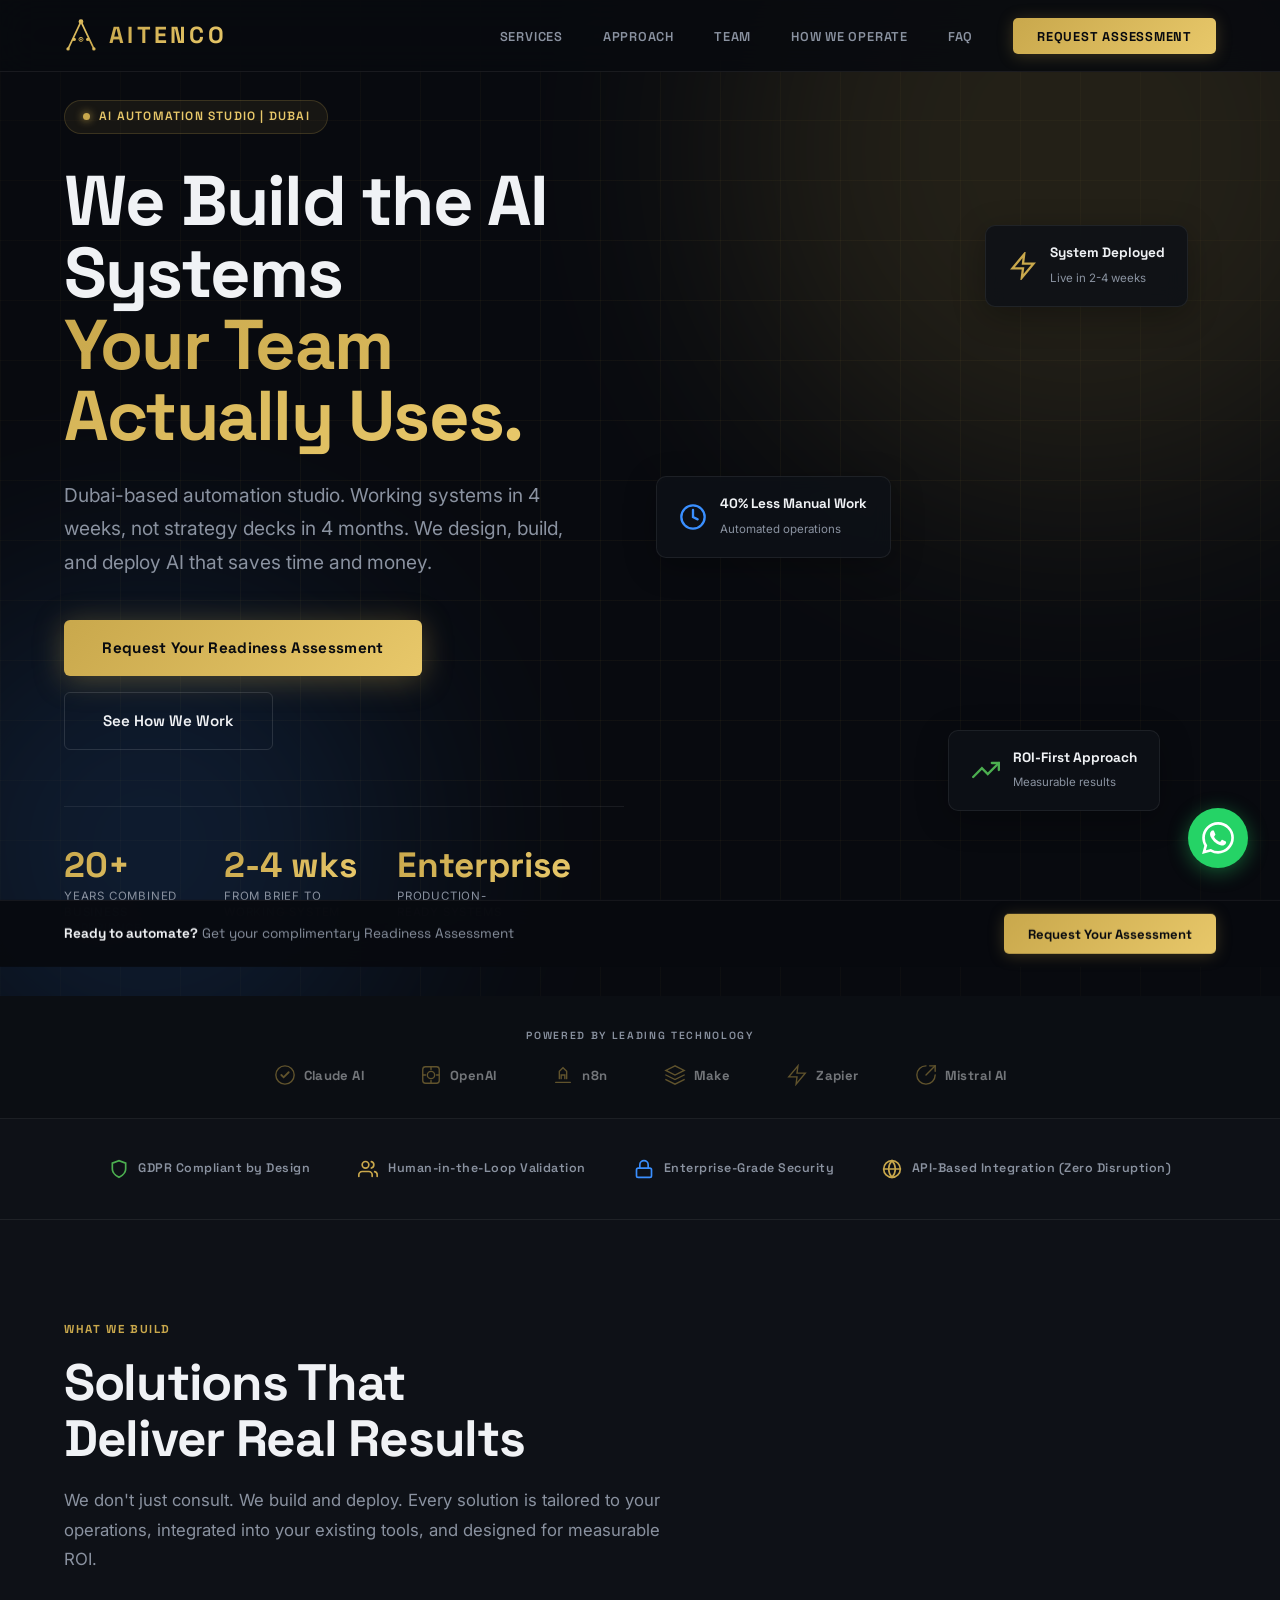
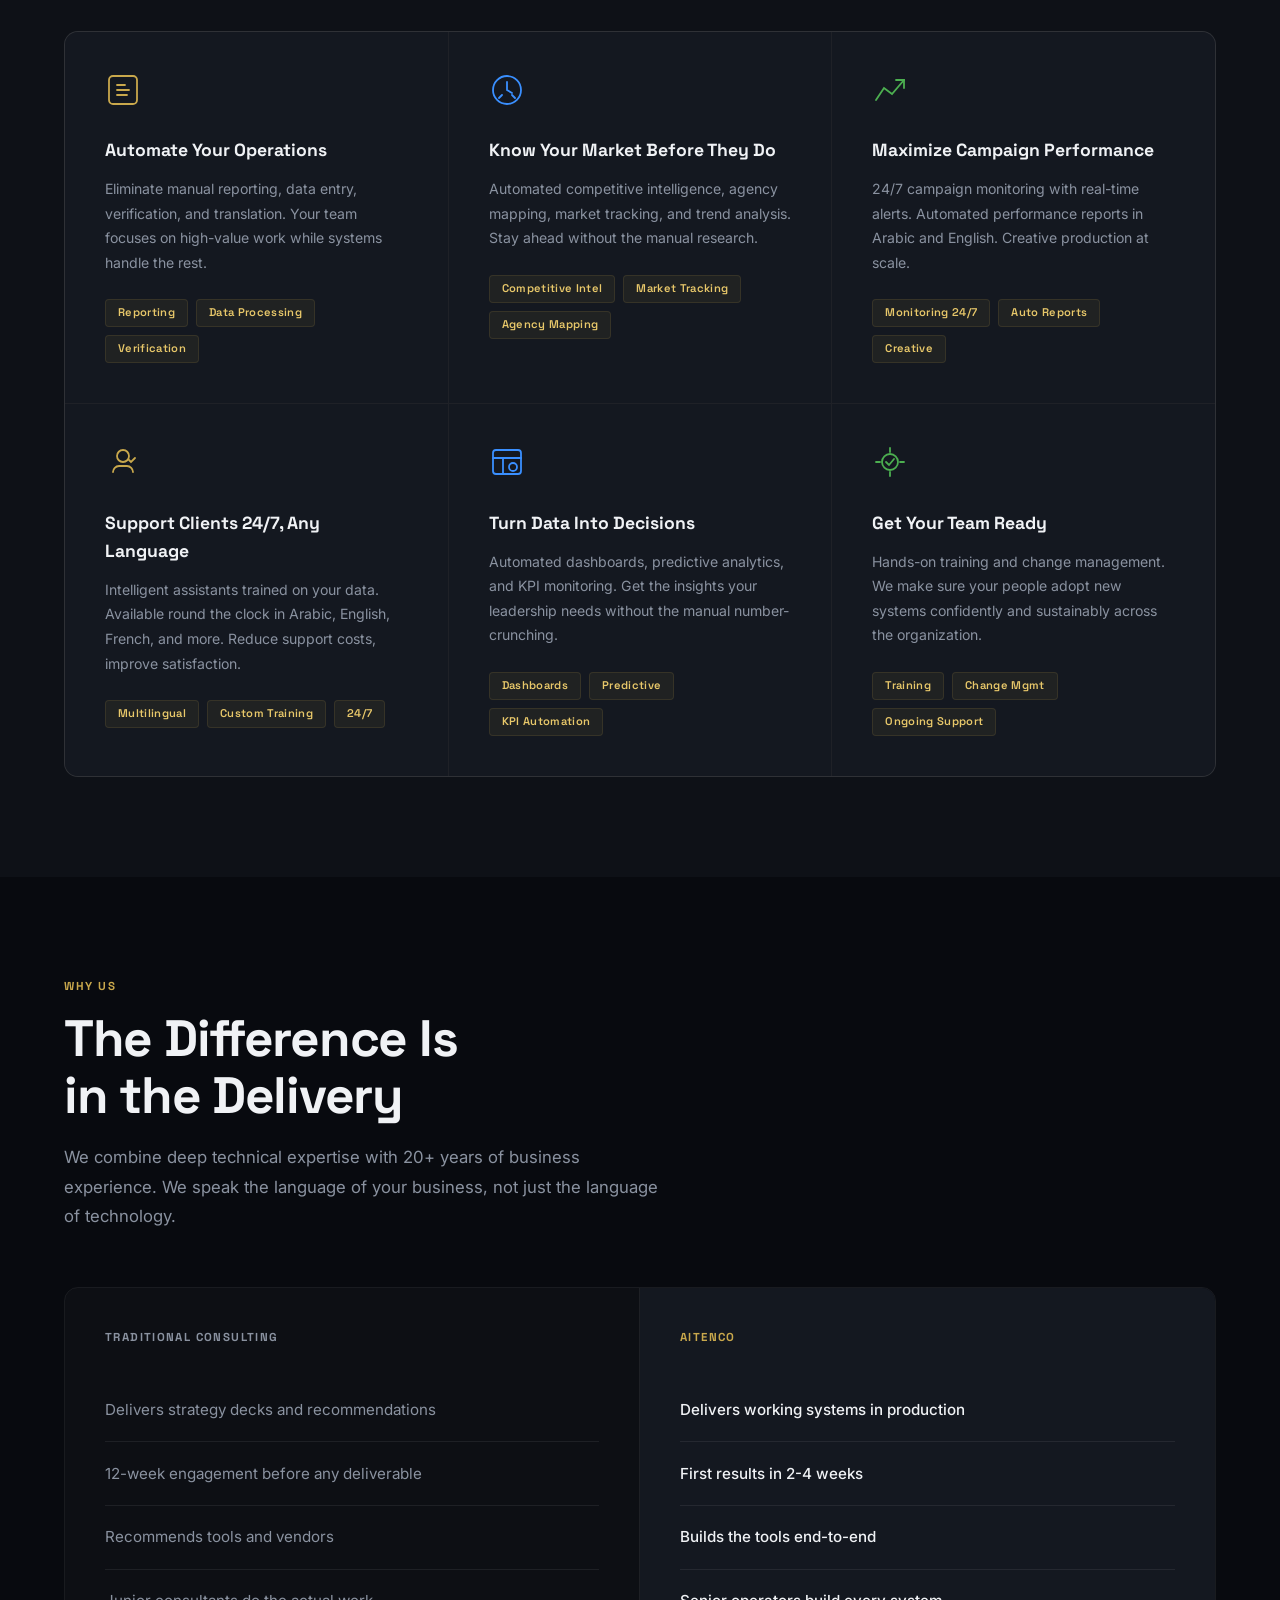
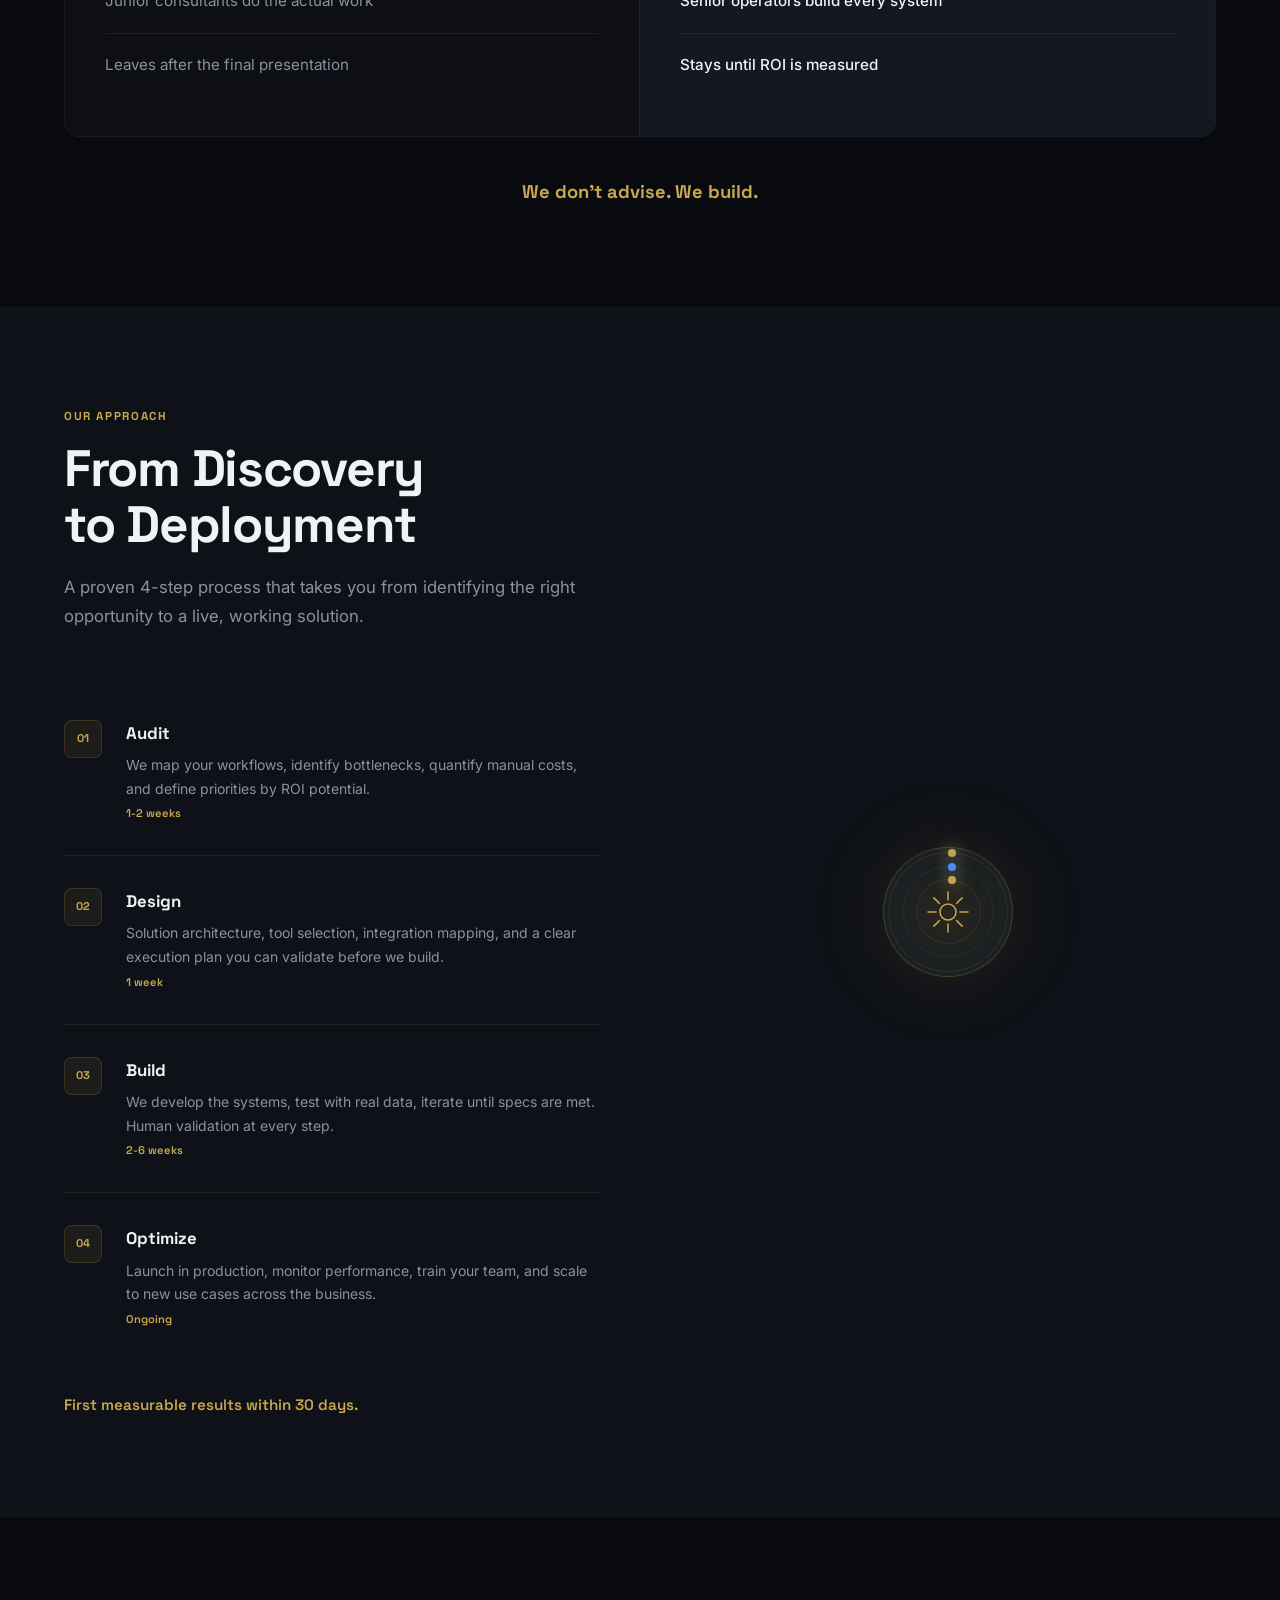
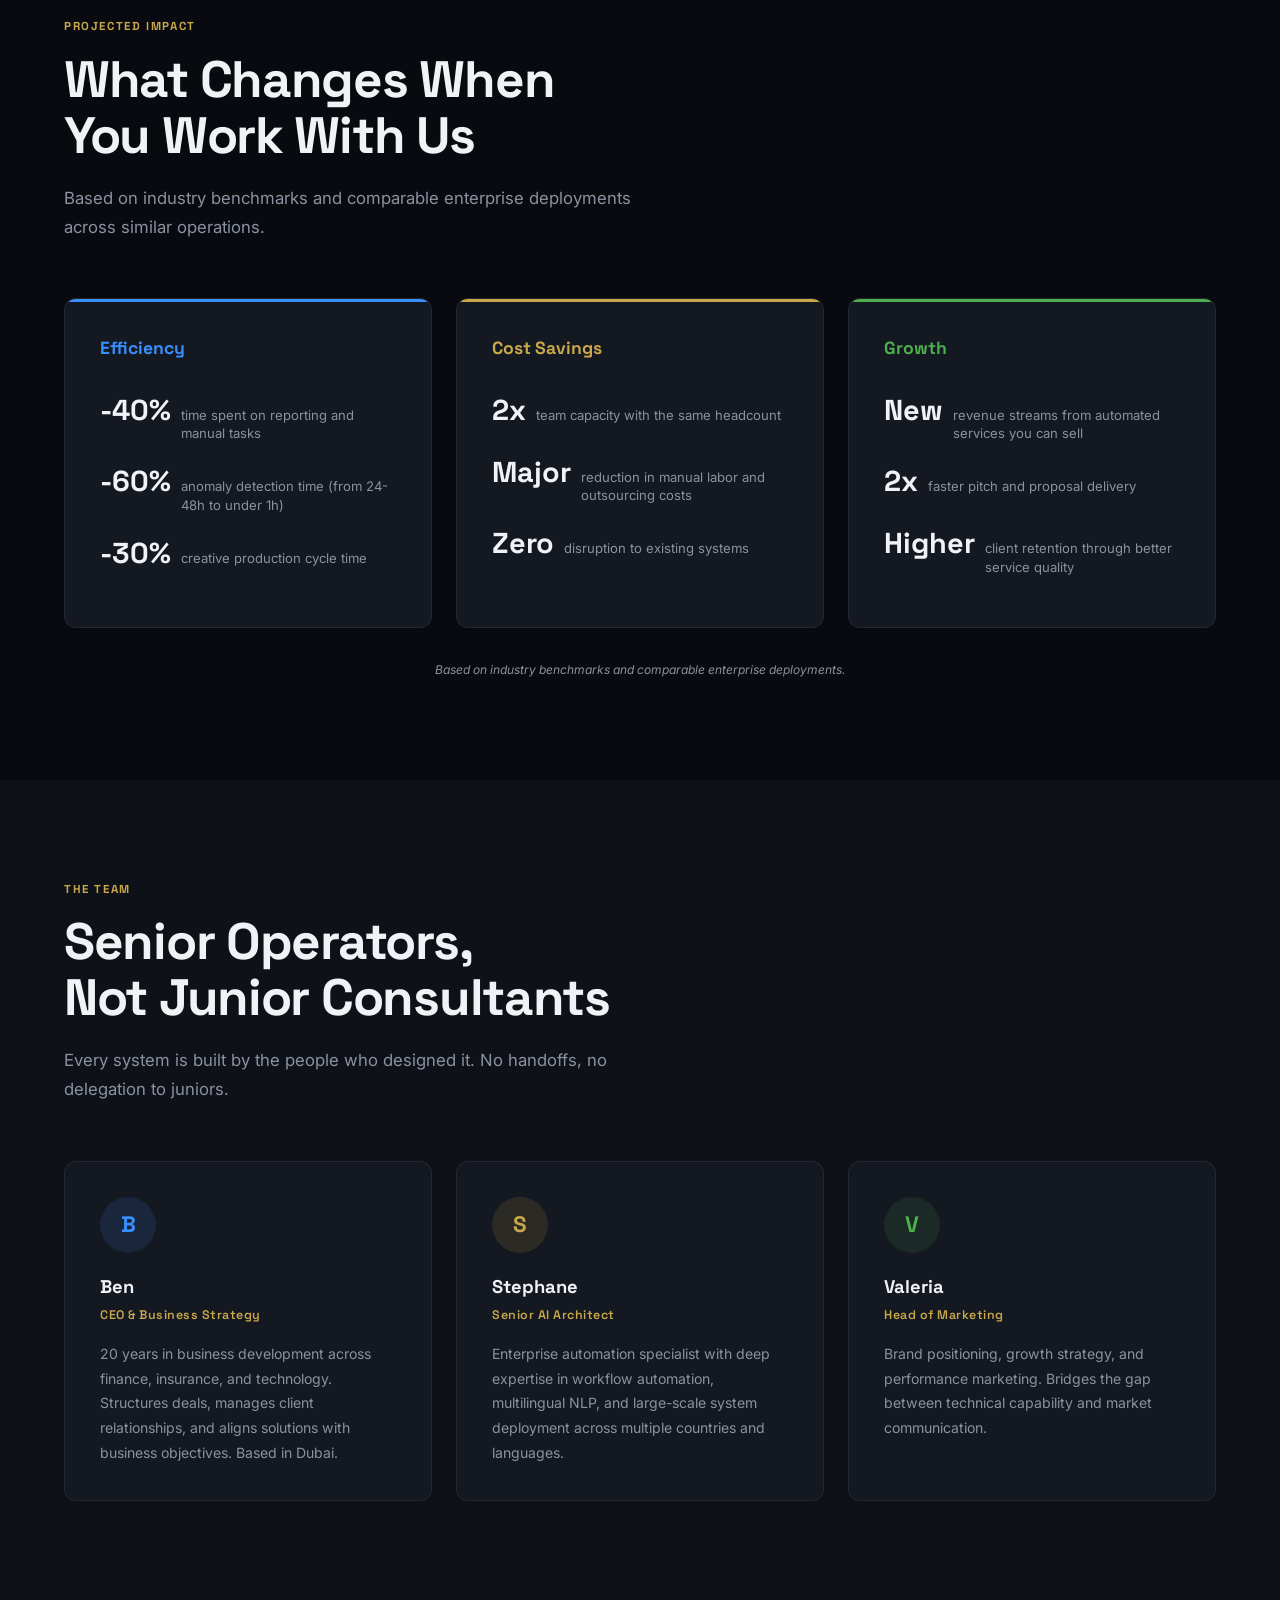
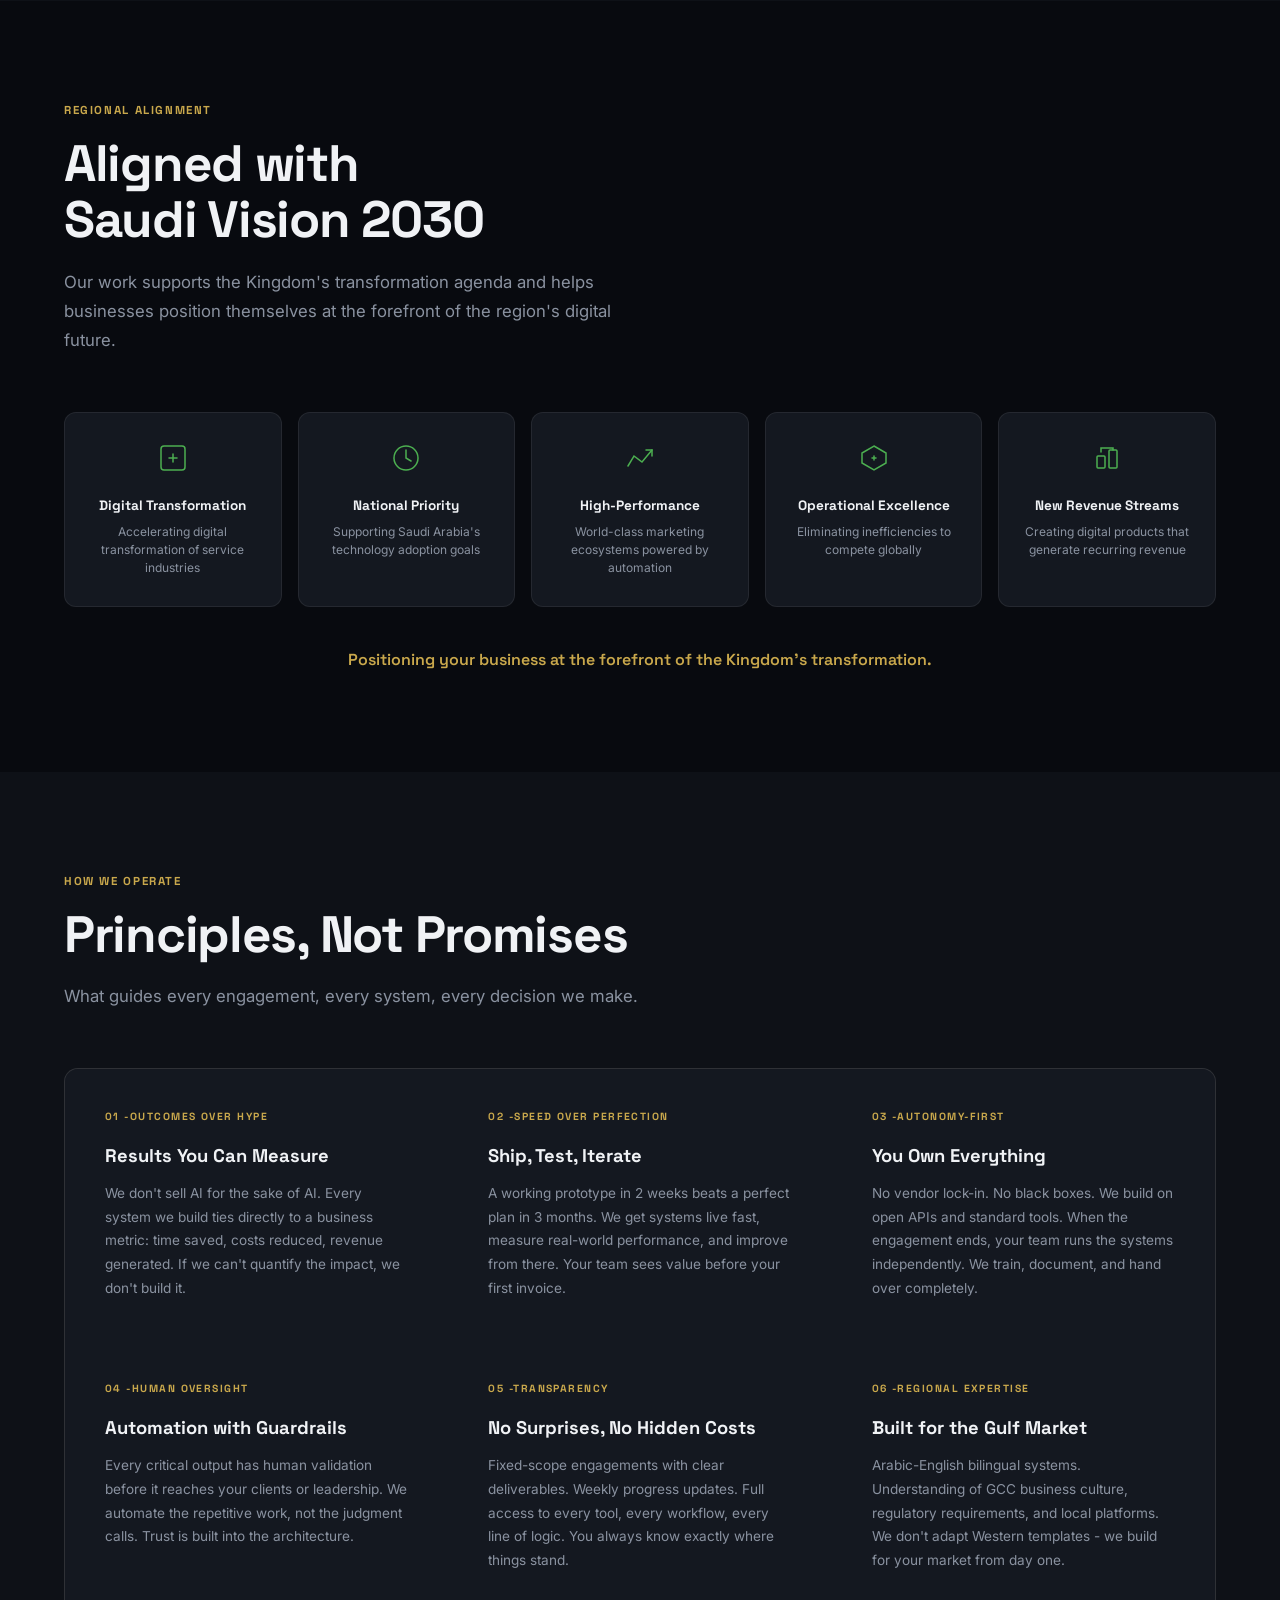
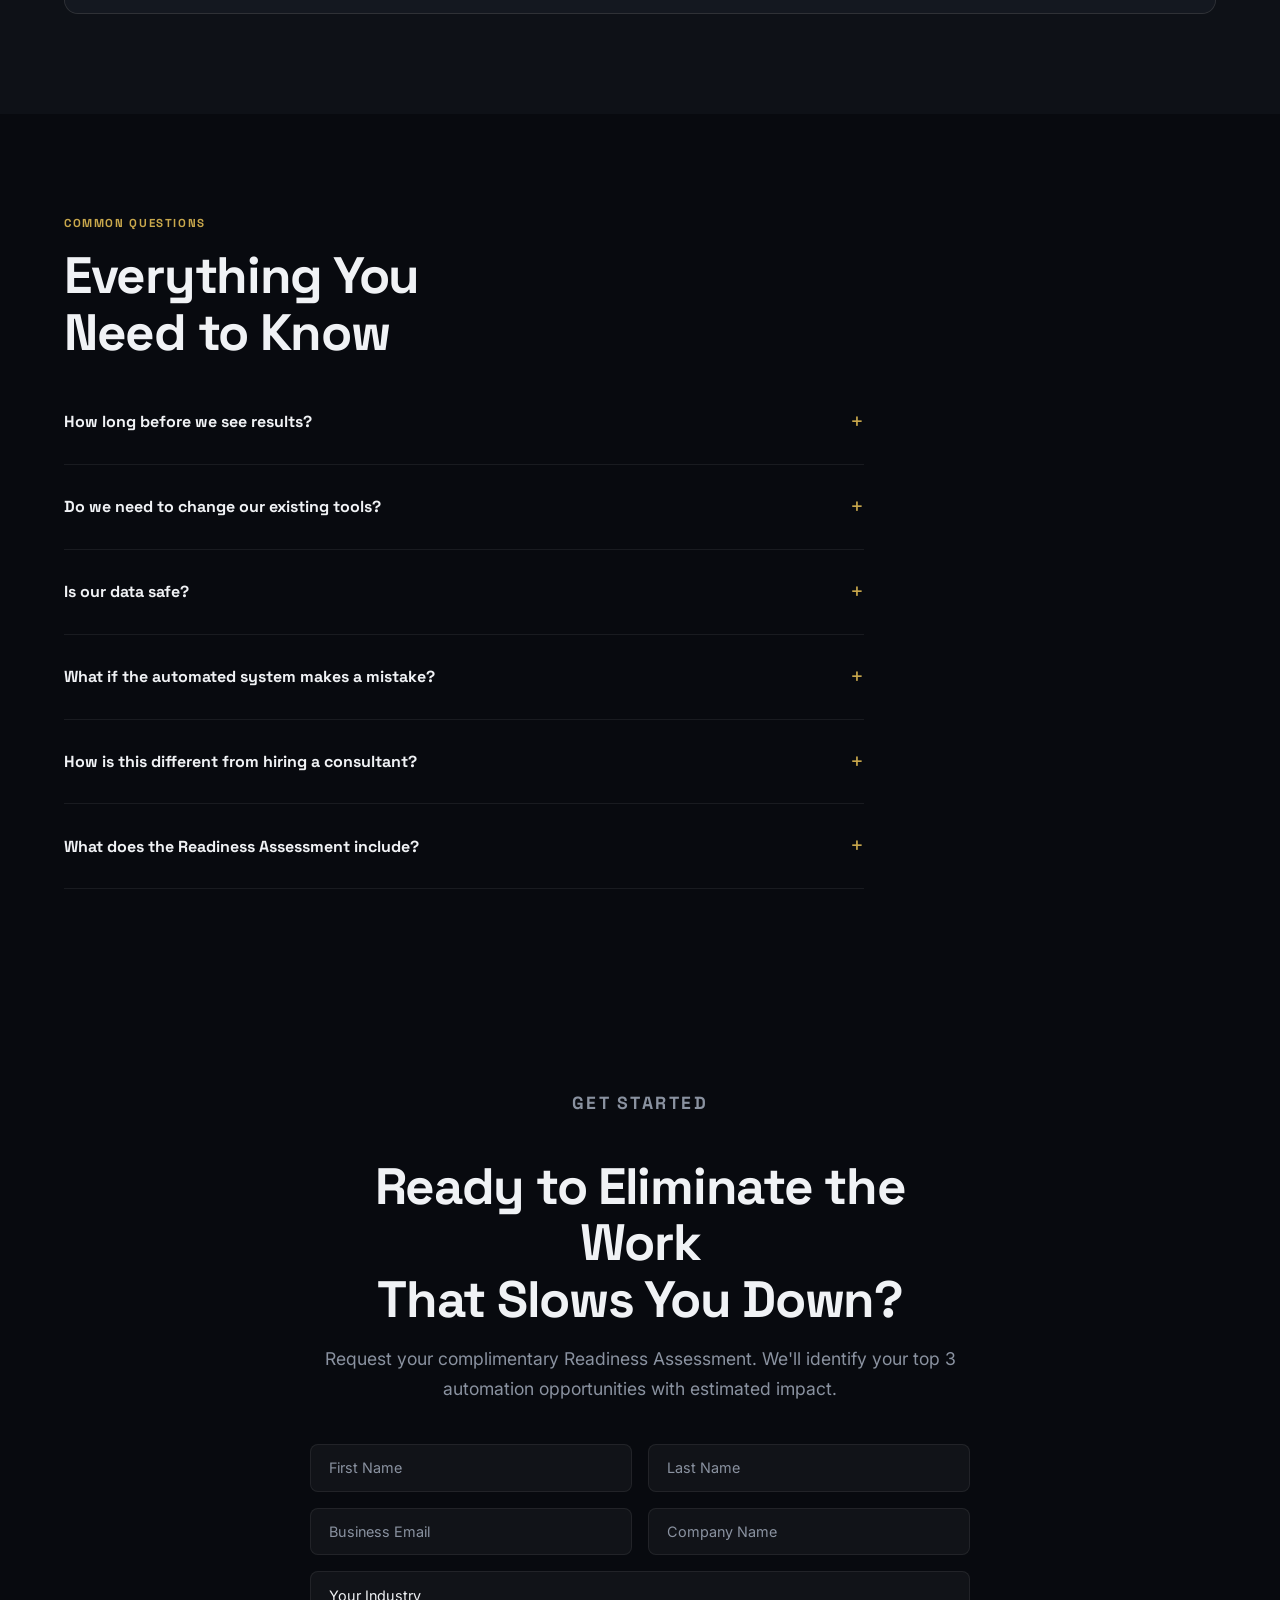
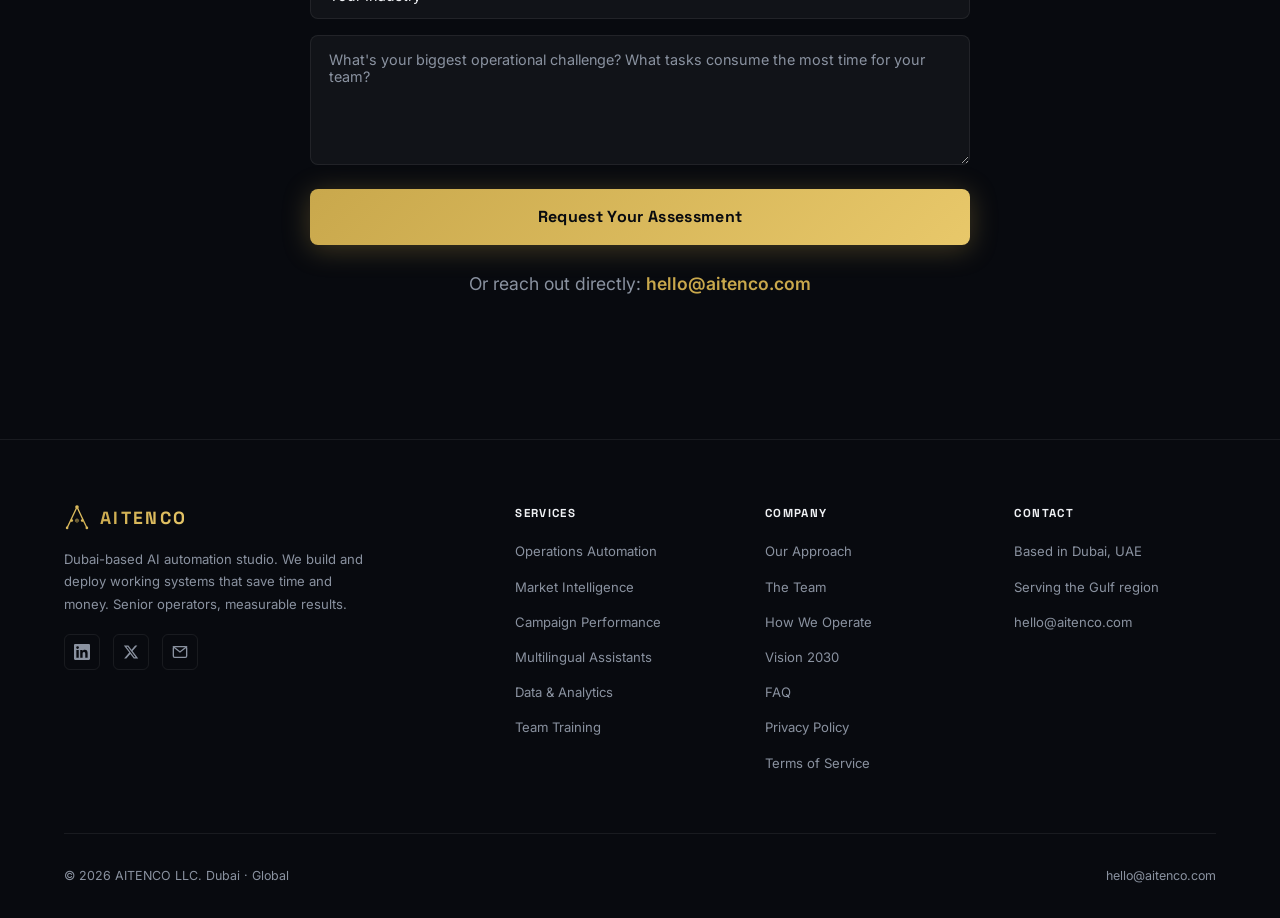
==== commit b0bdfb44: "fix: security hardening + rebrand to AI Automation Studio Security: - Add CSP and HSTS headers in ve" ====
--- a/index.html
+++ b/index.html
@@ -3,19 +3,19 @@
 <head>
   <meta charset="UTF-8" />
   <meta name="viewport" content="width=device-width, initial-scale=1.0" />
-  <title>AITENCO | Automation Advisory - Dubai & Gulf Region</title>
-  <meta name="description" content="AITENCO builds and deploys intelligent automation systems for businesses across the Gulf region. Less manual work. More growth. Based in Dubai." />
-  <meta name="keywords" content="AI consulting Dubai, AI automation Saudi Arabia, AI agency GCC, business automation UAE, intelligent systems Gulf" />
-  <meta property="og:title" content="AITENCO | Automation Advisory - Dubai & Gulf Region" />
-  <meta property="og:description" content="We build and deploy intelligent systems that eliminate repetitive tasks, cut costs, and create new revenue streams." />
+  <title>AITENCO | AI Automation Studio - Dubai</title>
+  <meta name="description" content="AITENCO is a Dubai-based AI automation studio. We build and deploy working systems in 4 weeks, not strategy decks in 4 months." />
+  <meta name="keywords" content="AI automation Dubai, AI studio GCC, business automation UAE, AI implementation Gulf, automation systems Dubai" />
+  <meta property="og:title" content="AITENCO | AI Automation Studio - Dubai" />
+  <meta property="og:description" content="We build the AI systems your team actually uses. Working systems in 4 weeks, not strategy decks in 4 months." />
   <meta property="og:type" content="website" />
   <meta property="og:url" content="https://aitenco.com" />
   <meta property="og:image" content="https://aitenco.com/og-image.png" />
   <meta property="og:image:width" content="1200" />
   <meta property="og:image:height" content="630" />
   <meta name="twitter:card" content="summary_large_image" />
-  <meta name="twitter:title" content="AITENCO | Automation Advisory" />
-  <meta name="twitter:description" content="We build and deploy intelligent systems that eliminate repetitive tasks, cut costs, and create new revenue streams." />
+  <meta name="twitter:title" content="AITENCO | AI Automation Studio" />
+  <meta name="twitter:description" content="We build the AI systems your team actually uses. Working systems in 4 weeks, not strategy decks in 4 months." />
   <meta name="twitter:image" content="https://aitenco.com/og-image.png" />
   <link rel="canonical" href="https://aitenco.com/" />
   <link rel="icon" href="/favicon.svg" type="image/svg+xml" />
@@ -34,7 +34,7 @@
         "name": "AITENCO",
         "url": "https://aitenco.com",
         "logo": "https://aitenco.com/logo.svg",
-        "description": "AITENCO builds and deploys intelligent automation systems for businesses. Less manual work. More growth.",
+        "description": "AITENCO is a Dubai-based AI automation studio. We build and deploy working systems in 4 weeks, not strategy decks in 4 months.",
         "email": "hello@aitenco.com",
         "sameAs": [
           "https://linkedin.com/company/aitenco",
@@ -148,13 +148,13 @@
   </div>
 
   <div class="hero-content">
-    <div class="hero-badge">Automation Advisory | Dubai</div>
+    <div class="hero-badge">AI Automation Studio | Dubai</div>
     <h1>
-      Less Manual Work.<br>
-      <span class="accent">More Growth.</span>
+      We Build the AI Systems<br>
+      <span class="accent">Your Team Actually Uses.</span>
     </h1>
     <p class="hero-sub">
-      We build and deploy intelligent systems that eliminate repetitive tasks, cut costs, and create new revenue streams for businesses across the Gulf region.
+      Dubai-based automation studio. Working systems in 4 weeks, not strategy decks in 4 months. We design, build, and deploy AI that saves time and money.
     </p>
     <div class="hero-actions">
       <a href="#contact" class="btn-primary">Request Your Readiness Assessment</a>
@@ -640,6 +640,10 @@
       <div>
         <label for="challenge" class="sr-only">Your biggest operational challenge</label>
         <textarea id="challenge" name="challenge" placeholder="What's your biggest operational challenge? What tasks consume the most time for your team?"></textarea>
+      </div>
+      <div aria-hidden="true" style="position:absolute;left:-9999px;">
+        <label for="website">Website</label>
+        <input type="text" id="website" name="website" tabindex="-1" autocomplete="off" />
       </div>
       <button type="submit" class="btn-submit">Request Your Assessment</button>
       <div id="formStatus" class="form-status" aria-live="polite"></div>
@@ -679,7 +683,7 @@
         </svg>
         <span class="footer-logo-text">AITENCO</span>
       </a>
-      <p>We build and deploy intelligent automation systems for businesses across the Gulf region. Senior operators, enterprise-grade systems, measurable results.</p>
+      <p>Dubai-based AI automation studio. We build and deploy working systems that save time and money. Senior operators, measurable results.</p>
       <div class="footer-social">
         <a href="https://linkedin.com/company/aitenco" target="_blank" aria-label="LinkedIn">
           <svg viewBox="0 0 24 24" fill="#8a92a0"><path d="M20.447 20.452h-3.554v-5.569c0-1.328-.027-3.037-1.852-3.037-1.853 0-2.136 1.445-2.136 2.939v5.667H9.351V9h3.414v1.561h.046c.477-.9 1.637-1.85 3.37-1.85 3.601 0 4.267 2.37 4.267 5.455v6.286zM5.337 7.433a2.062 2.062 0 01-2.063-2.065 2.064 2.064 0 112.063 2.065zm1.782 13.019H3.555V9h3.564v11.452zM22.225 0H1.771C.792 0 0 .774 0 1.729v20.542C0 23.227.792 24 1.771 24h20.451C23.2 24 24 23.227 24 22.271V1.729C24 .774 23.2 0 22.222 0h.003z"/></svg>
@@ -716,12 +720,11 @@
       </ul>
     </div>
     <div class="footer-col">
-      <h4>GCC Presence</h4>
+      <h4>Contact</h4>
       <ul>
-        <li><a href="#contact">Dubai, UAE</a></li>
-        <li><a href="#contact">Riyadh, KSA</a></li>
-        <li><a href="#contact">Doha, Qatar</a></li>
-        <li><a href="#contact">Manama, Bahrain</a></li>
+        <li><a href="#contact">Based in Dubai, UAE</a></li>
+        <li><a href="#contact">Serving the Gulf region</a></li>
+        <li><a href="mailto:hello@aitenco.com">hello@aitenco.com</a></li>
       </ul>
     </div>
   </div>
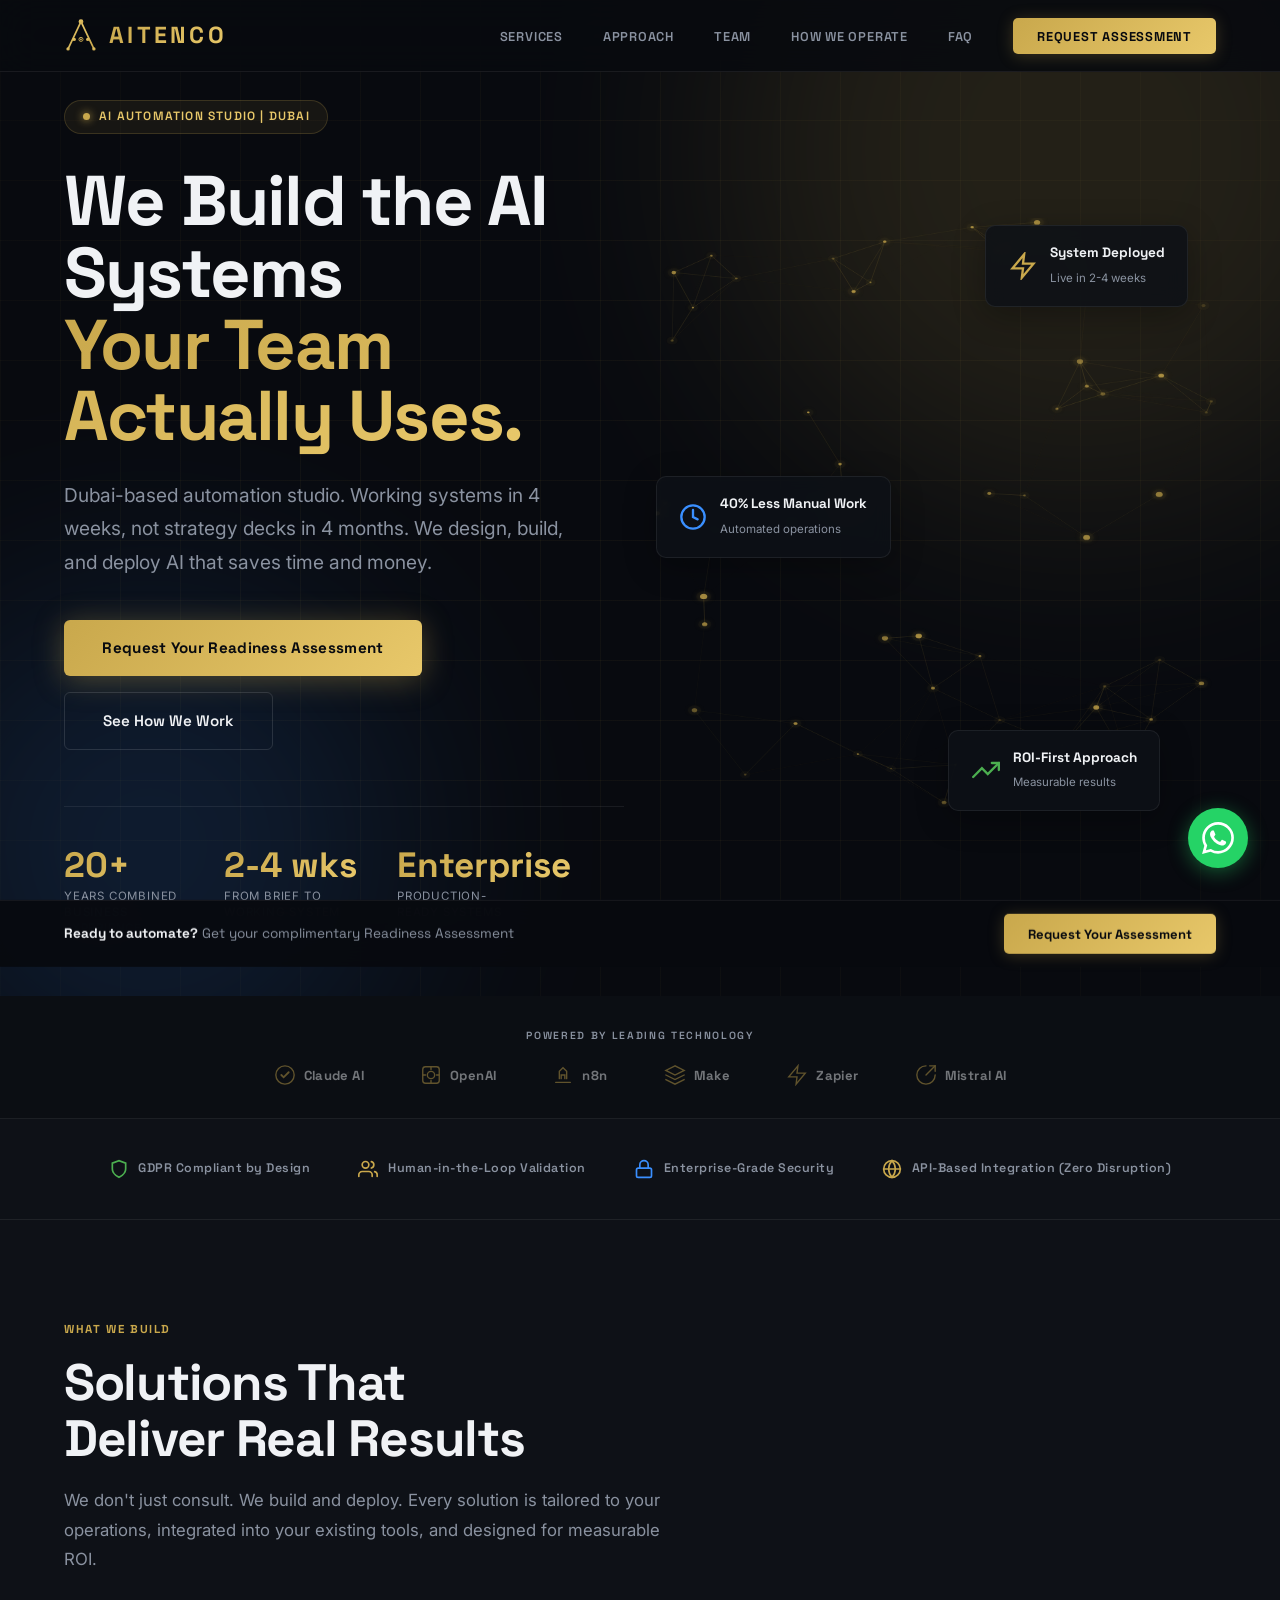
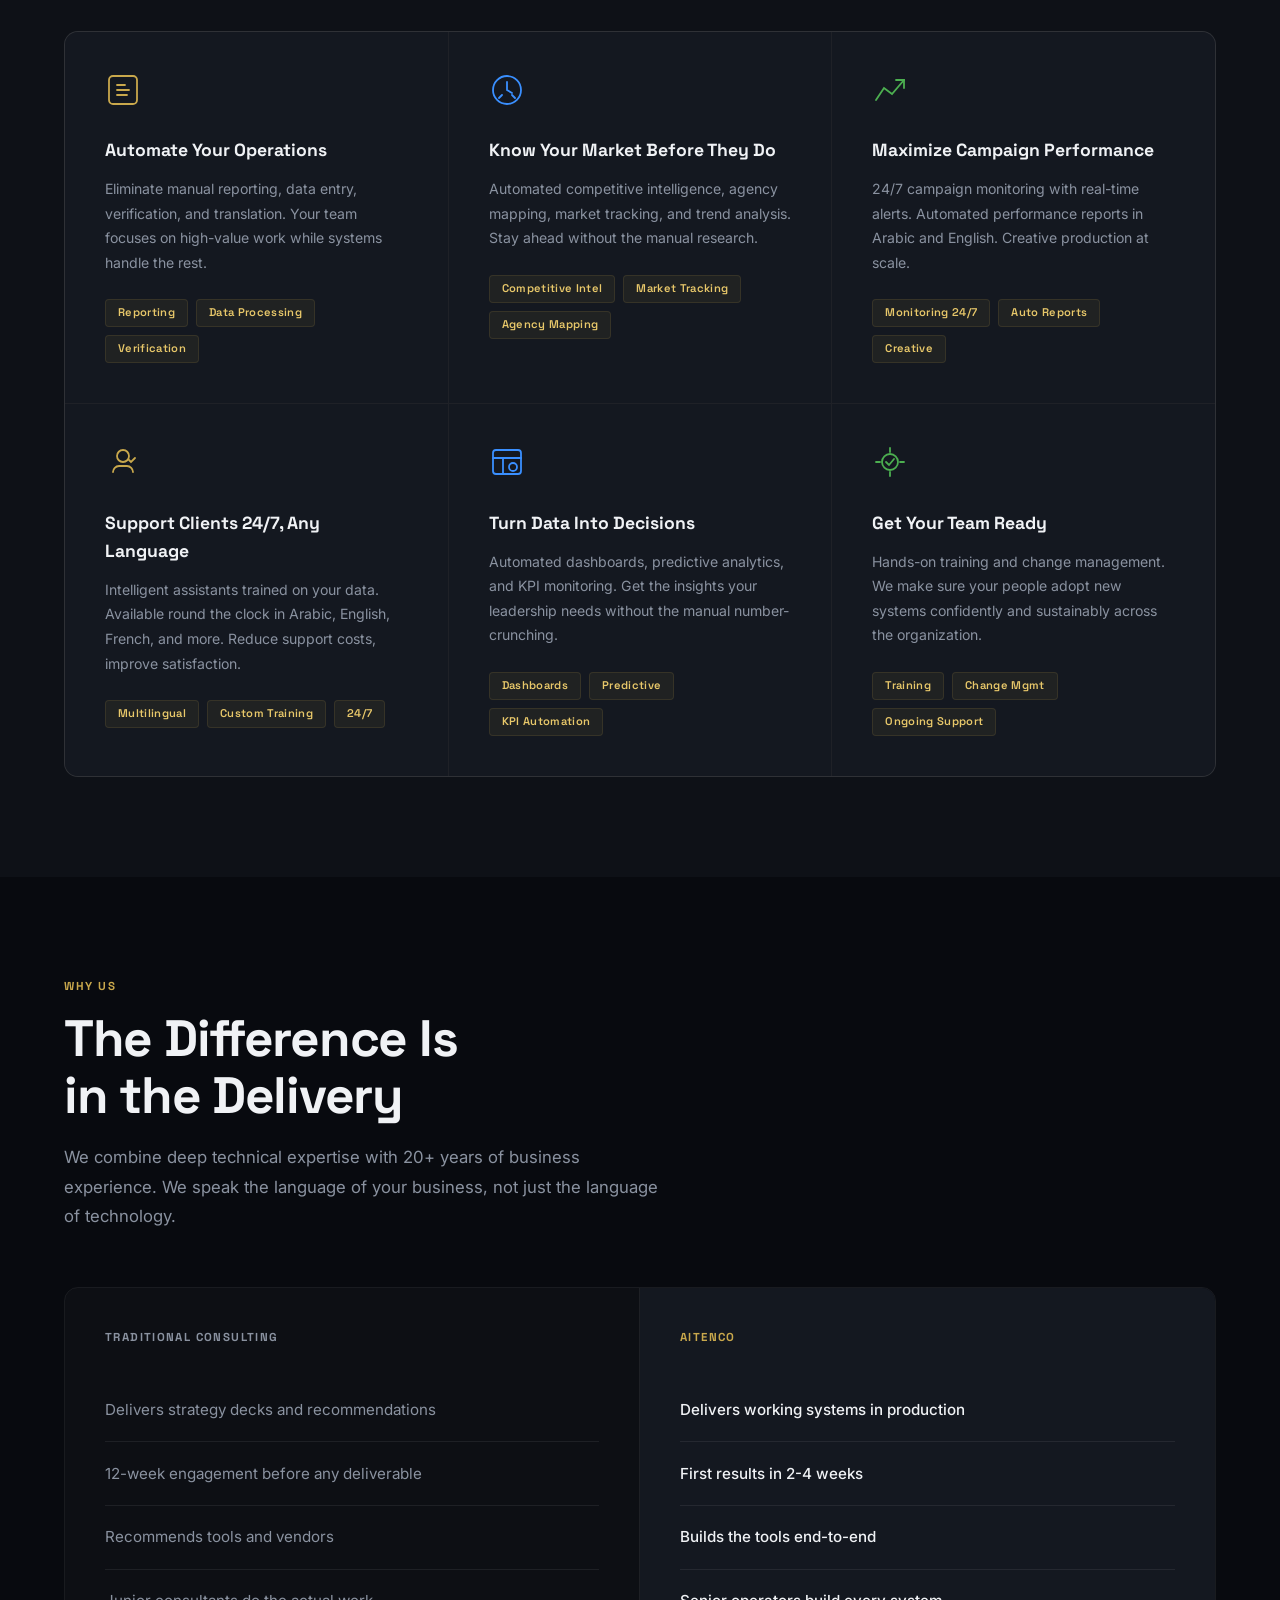
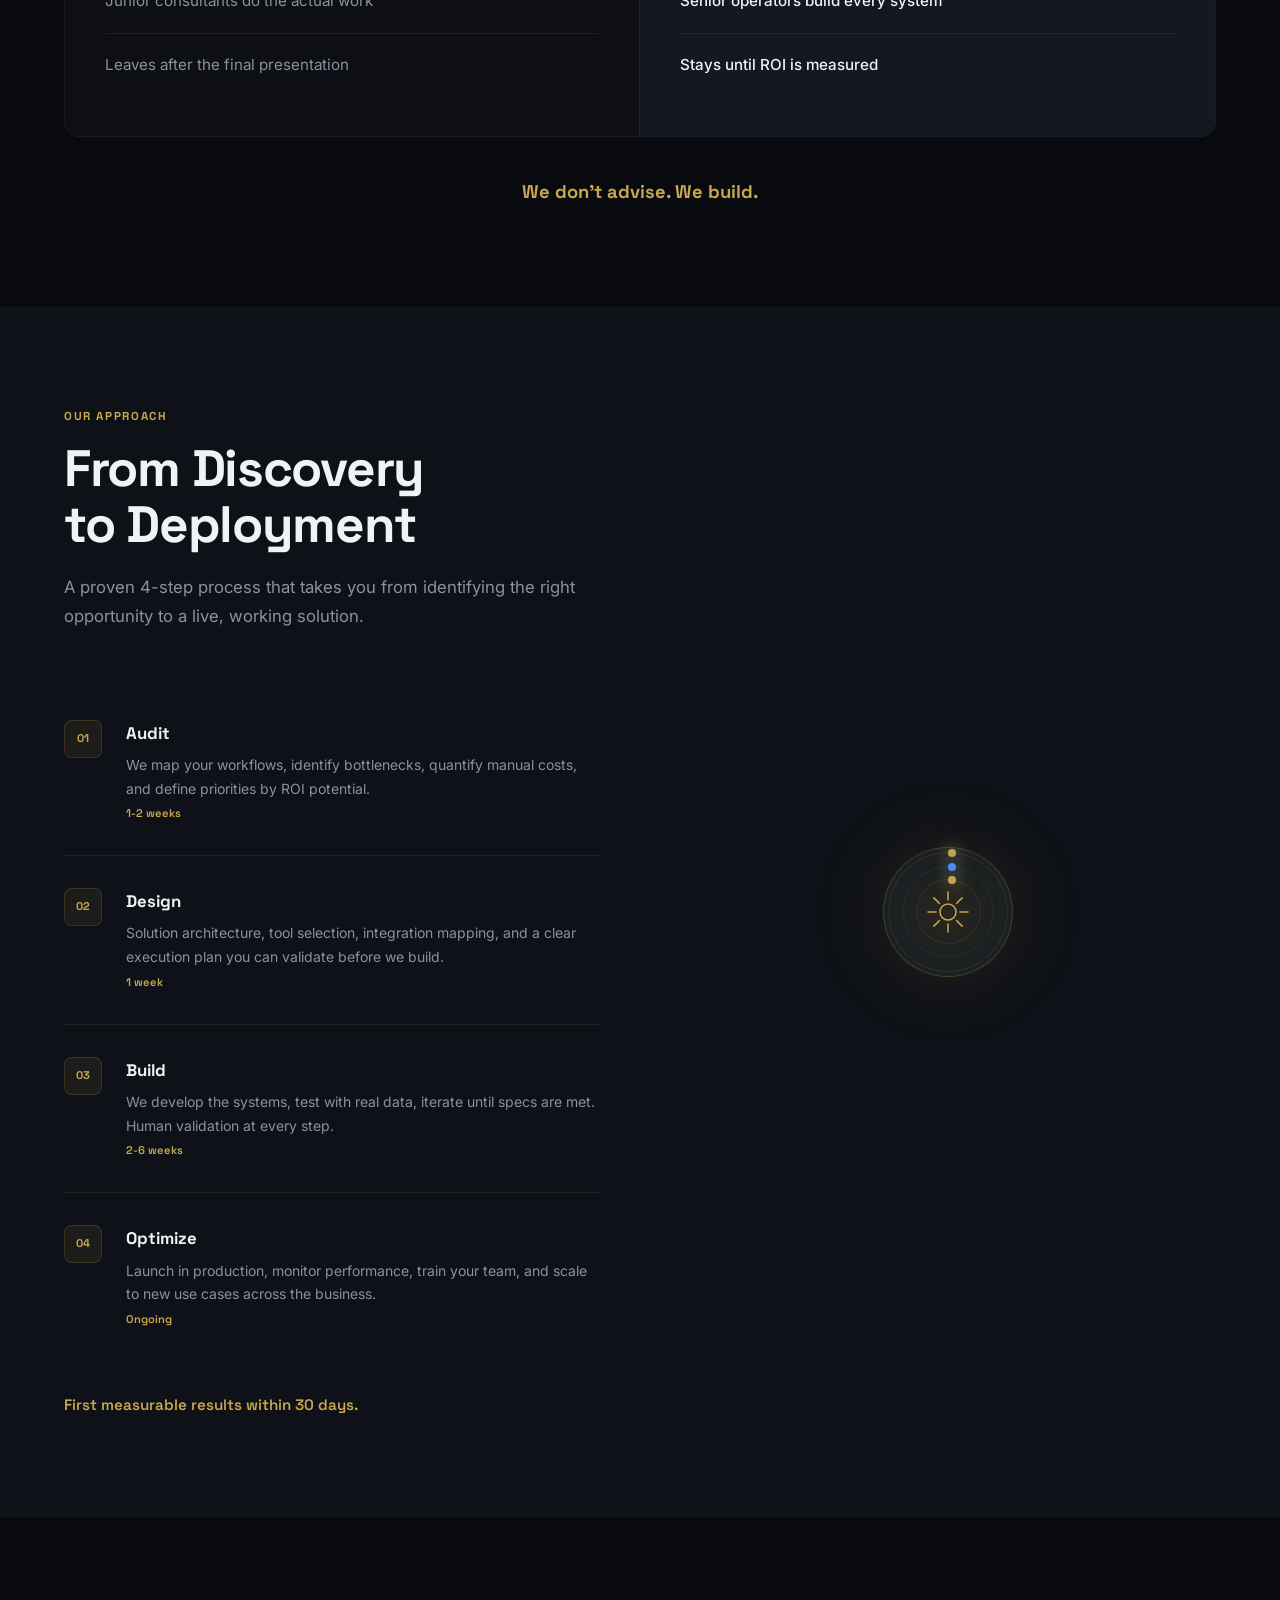
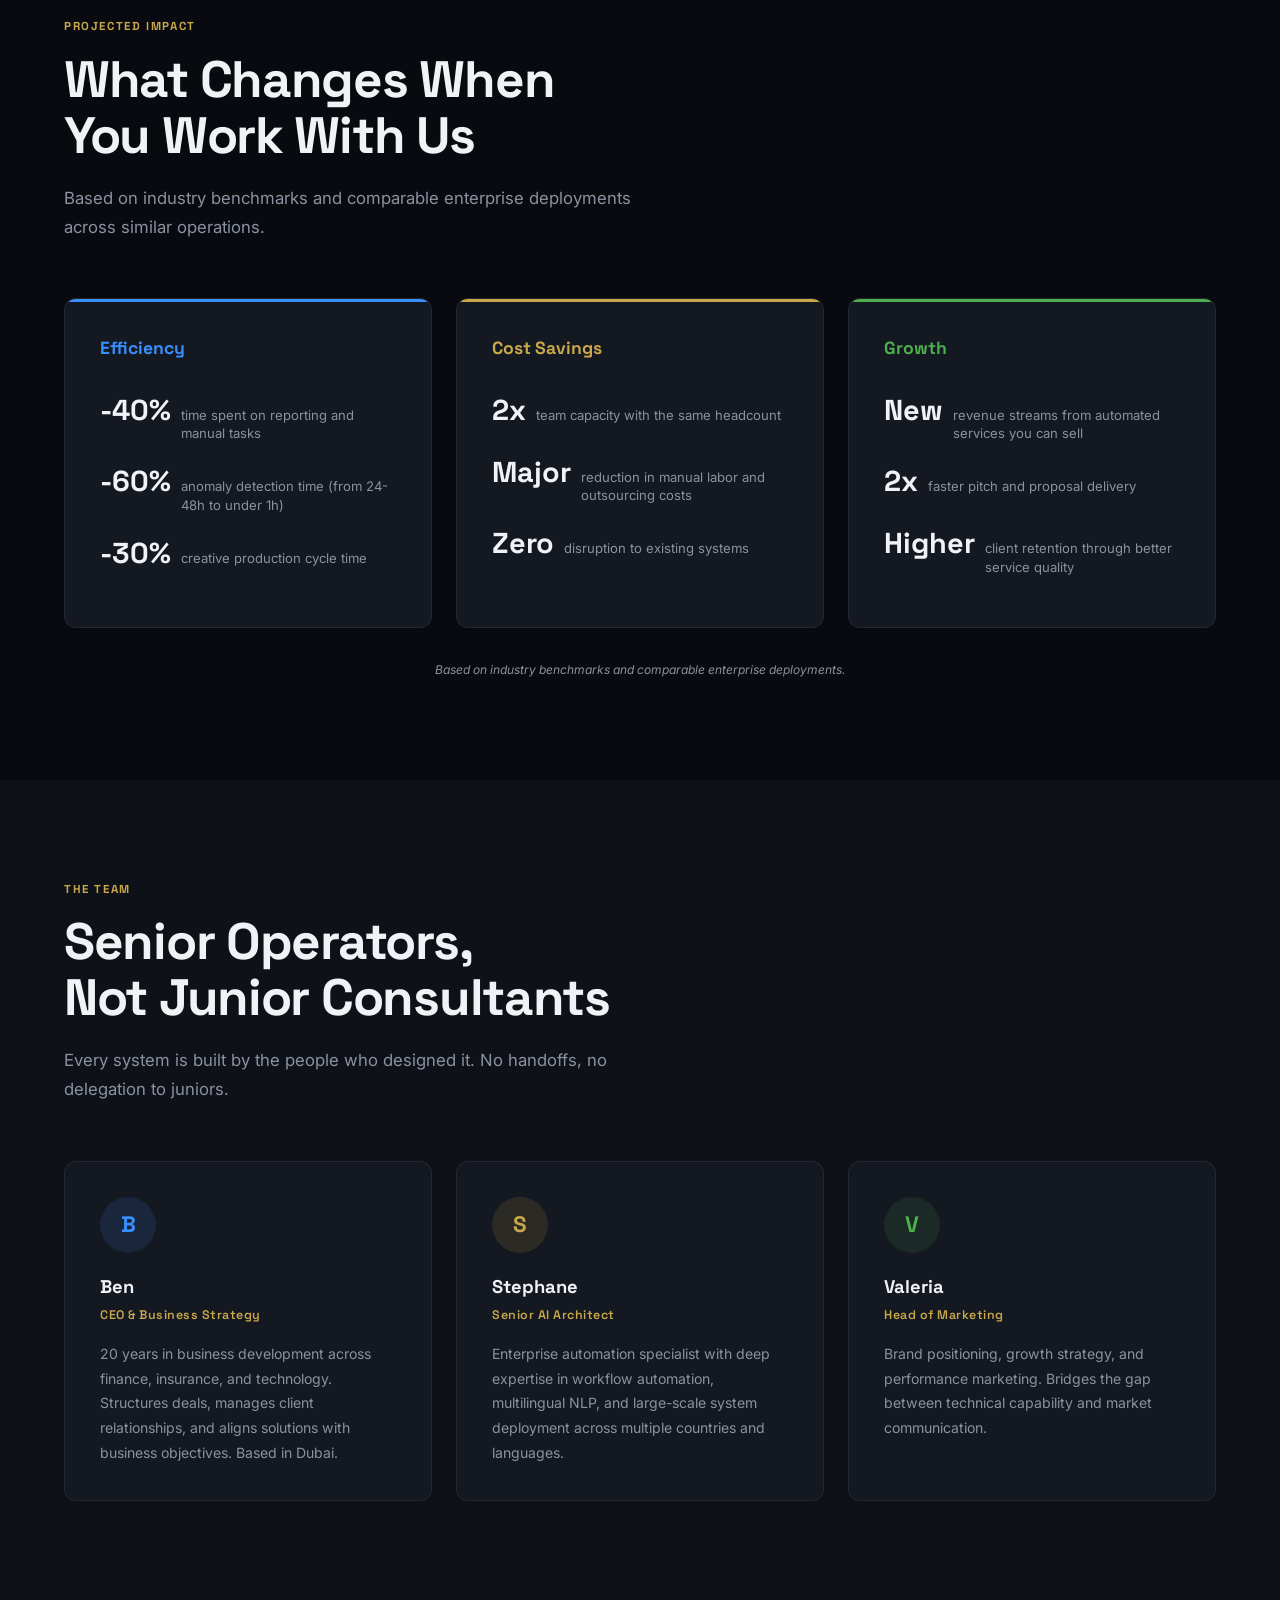
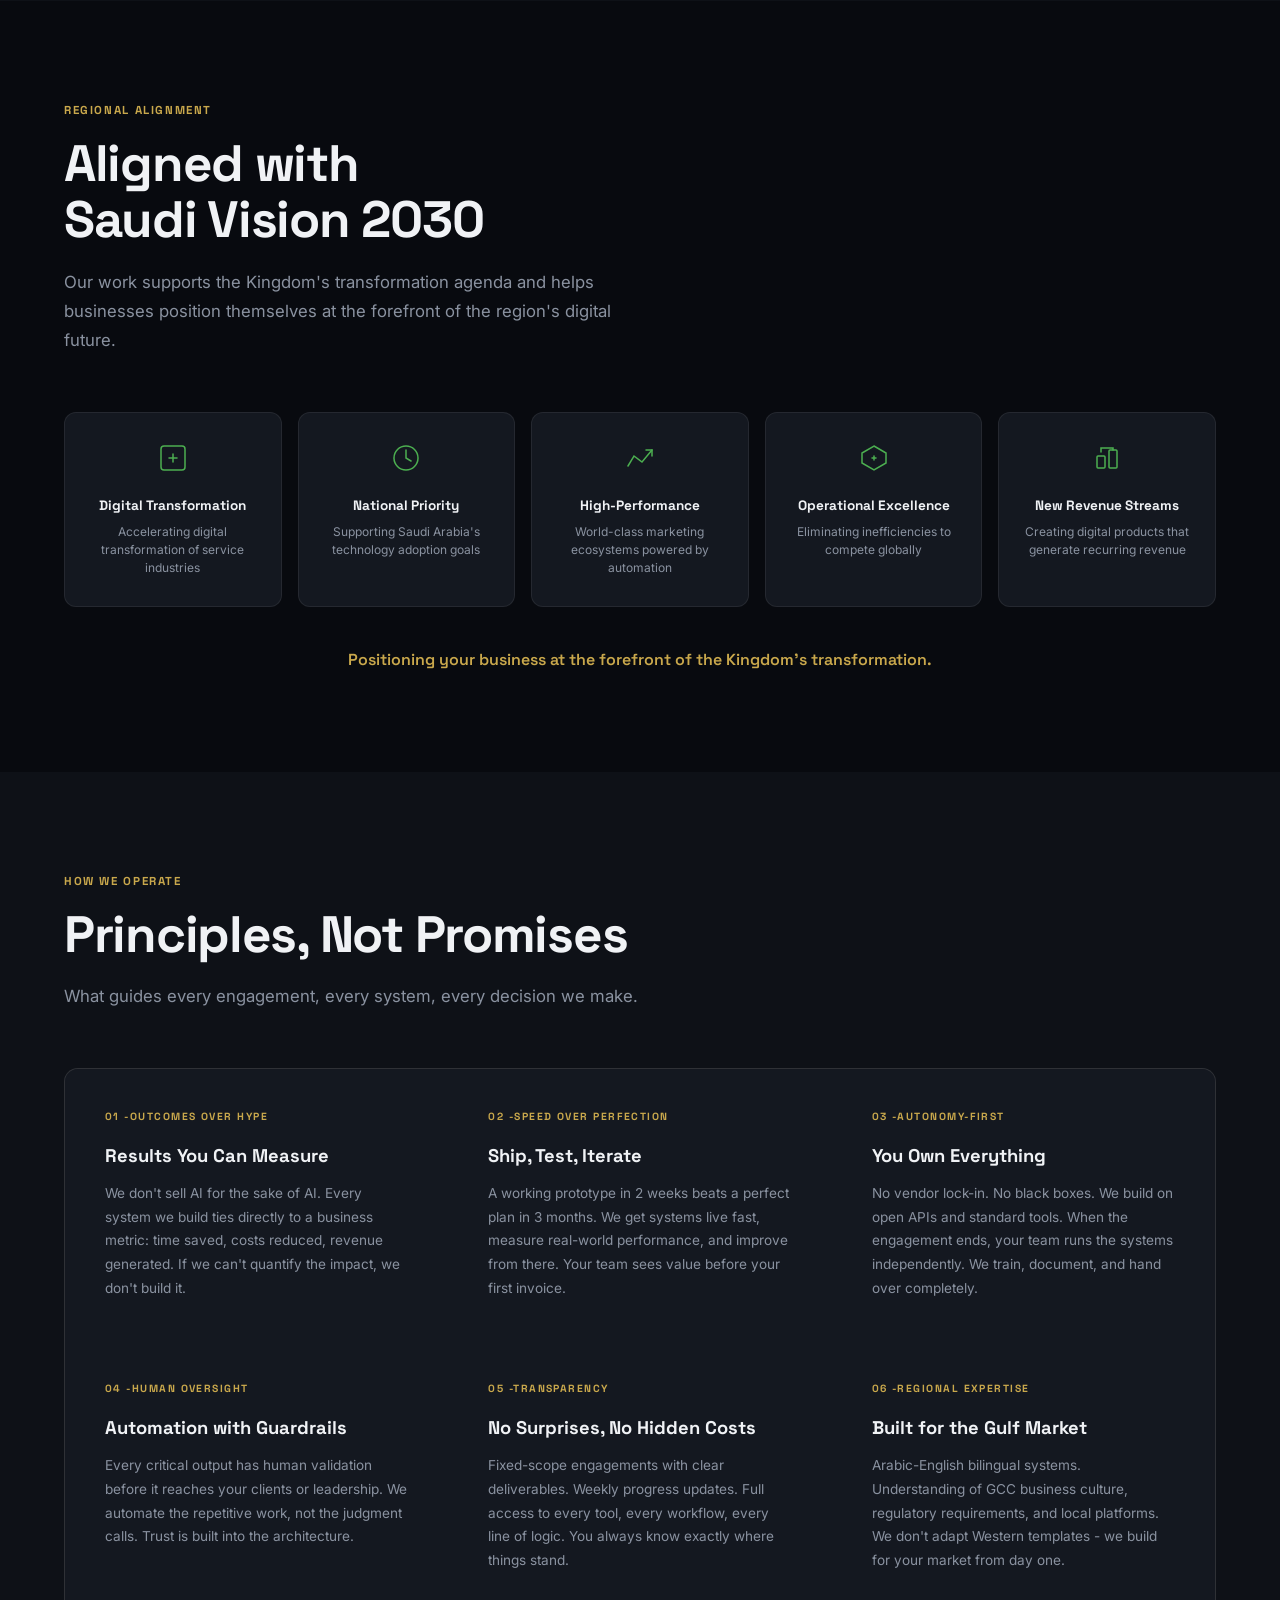
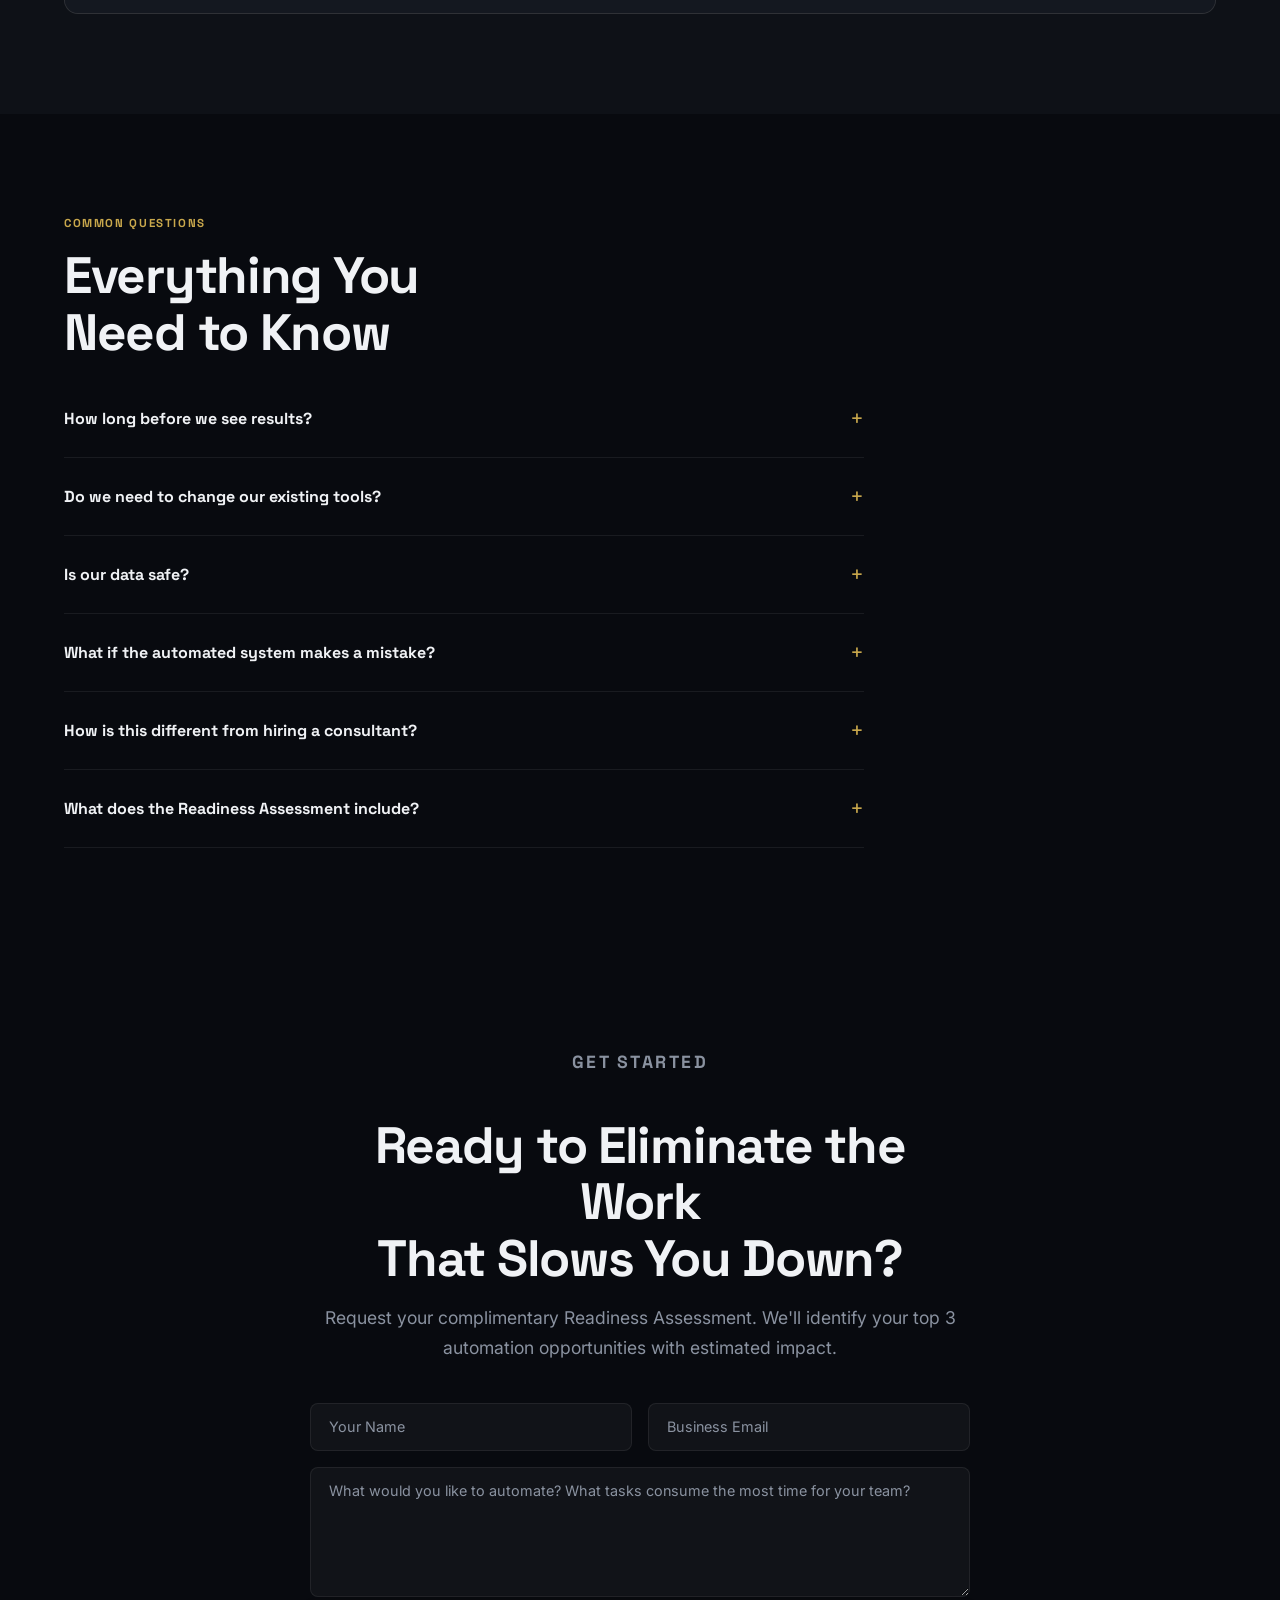
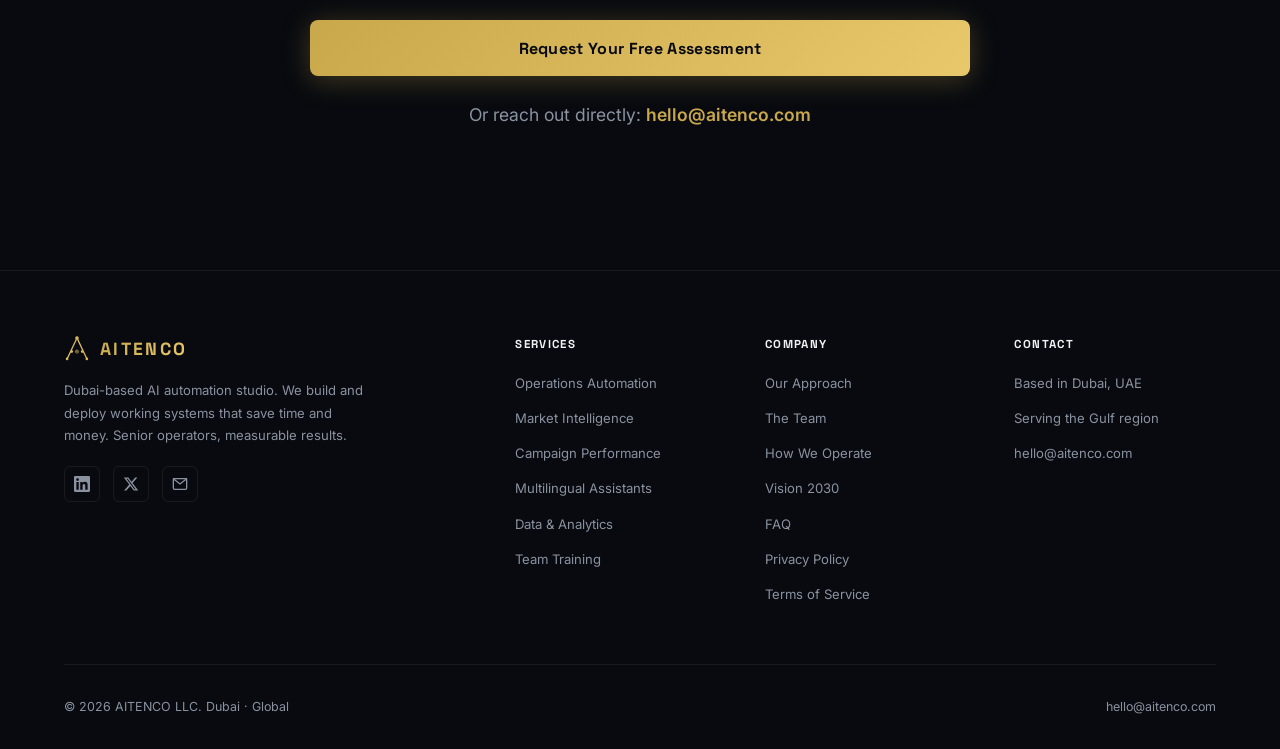
==== commit 128ae025: "feat: Phase 2 audit improvements - form, fonts, a11y - Reduce contact form from 6 to 3 fields (name," ====
--- a/index.html
+++ b/index.html
@@ -23,7 +23,8 @@
   <meta name="theme-color" content="#080a0f" />
   <link rel="preconnect" href="https://fonts.googleapis.com">
   <link rel="preconnect" href="https://fonts.gstatic.com" crossorigin>
-  <link href="https://fonts.googleapis.com/css2?family=Space+Grotesk:wght@400;500;600;700;800&family=Inter:wght@400;500;600&display=swap" rel="stylesheet">
+  <link href="https://fonts.googleapis.com/css2?family=Space+Grotesk:wght@600;800&family=Inter:wght@400;600&display=swap" rel="stylesheet" media="print" onload="this.media='all'">
+  <noscript><link href="https://fonts.googleapis.com/css2?family=Space+Grotesk:wght@600;800&family=Inter:wght@400;600&display=swap" rel="stylesheet"></noscript>
   <link rel="stylesheet" href="/style.css">
   <script type="application/ld+json">
   {
@@ -571,27 +572,27 @@
   <h2 class="reveal">Everything You<br>Need to Know</h2>
   <div class="faq-list">
     <div class="faq-item reveal">
-      <div class="faq-q">How long before we see results?</div>
+      <button type="button" class="faq-q">How long before we see results?</button>
       <div class="faq-a"><p>First measurable results within 30 days. Our audit phase takes 1-2 weeks, and the first working system is typically deployed by week 4. You see tangible impact before the first invoice cycle ends.</p></div>
     </div>
     <div class="faq-item reveal">
-      <div class="faq-q">Do we need to change our existing tools?</div>
+      <button type="button" class="faq-q">Do we need to change our existing tools?</button>
       <div class="faq-a"><p>No. We integrate via APIs into your existing platforms (Meta, Google, CRM, Salesforce, etc.) without modifying them. Zero disruption to your current operations. Your team keeps using the tools they know.</p></div>
     </div>
     <div class="faq-item reveal">
-      <div class="faq-q">Is our data safe?</div>
+      <button type="button" class="faq-q">Is our data safe?</button>
       <div class="faq-a"><p>Absolutely. All solutions are GDPR compliant by design. We don't store your data. We use professional APIs with contractual privacy guarantees. Human validation is applied on all critical outputs. Full transparency and auditability on every decision.</p></div>
     </div>
     <div class="faq-item reveal">
-      <div class="faq-q">What if the automated system makes a mistake?</div>
+      <button type="button" class="faq-q">What if the automated system makes a mistake?</button>
       <div class="faq-a"><p>Every critical output goes through human-in-the-loop validation before delivery. The system handles execution, your team handles judgment. We build in safeguards, not blind trust. Modular deployment means you test one system before scaling.</p></div>
     </div>
     <div class="faq-item reveal">
-      <div class="faq-q">How is this different from hiring a consultant?</div>
+      <button type="button" class="faq-q">How is this different from hiring a consultant?</button>
       <div class="faq-a"><p>Traditional consultants deliver recommendations. We deliver working systems in production. No 50-page strategy decks. No 12-week discovery phases. You get systems that produce results every day, not advice you still need to implement yourself.</p></div>
     </div>
     <div class="faq-item reveal">
-      <div class="faq-q">What does the Readiness Assessment include?</div>
+      <button type="button" class="faq-q">What does the Readiness Assessment include?</button>
       <div class="faq-a"><p>A complimentary session where we audit your current workflows, identify your top 3 automation opportunities, estimate the potential impact, and deliver a custom roadmap. No commitment required. You walk away with actionable insights regardless.</p></div>
     </div>
   </div>
@@ -606,46 +607,23 @@
     <form id="contactForm" class="contact-form reveal">
       <div class="form-row">
         <div>
-          <label for="firstName" class="sr-only">First Name</label>
-          <input type="text" id="firstName" name="firstName" placeholder="First Name" required autocomplete="given-name" />
+          <label for="firstName" class="sr-only">Your Name</label>
+          <input type="text" id="firstName" name="firstName" placeholder="Your Name" required autocomplete="given-name" />
         </div>
-        <div>
-          <label for="lastName" class="sr-only">Last Name</label>
-          <input type="text" id="lastName" name="lastName" placeholder="Last Name" autocomplete="family-name" />
-        </div>
-      </div>
-      <div class="form-row">
         <div>
           <label for="email" class="sr-only">Business Email</label>
           <input type="email" id="email" name="email" placeholder="Business Email" required autocomplete="email" />
         </div>
-        <div>
-          <label for="company" class="sr-only">Company Name</label>
-          <input type="text" id="company" name="company" placeholder="Company Name" autocomplete="organization" />
-        </div>
       </div>
       <div>
-        <label for="industry" class="sr-only">Your Industry</label>
-        <select id="industry" name="industry">
-          <option value="" disabled selected>Your Industry</option>
-          <option value="Marketing &amp; Agencies">Marketing &amp; Agencies</option>
-          <option value="Finance &amp; Banking">Finance &amp; Banking</option>
-          <option value="Insurance">Insurance</option>
-          <option value="Real Estate">Real Estate</option>
-          <option value="Retail &amp; E-commerce">Retail &amp; E-commerce</option>
-          <option value="Operations &amp; Logistics">Operations &amp; Logistics</option>
-          <option value="Other">Other</option>
-        </select>
-      </div>
-      <div>
-        <label for="challenge" class="sr-only">Your biggest operational challenge</label>
-        <textarea id="challenge" name="challenge" placeholder="What's your biggest operational challenge? What tasks consume the most time for your team?"></textarea>
+        <label for="challenge" class="sr-only">What would you like to automate?</label>
+        <textarea id="challenge" name="challenge" placeholder="What would you like to automate? What tasks consume the most time for your team?"></textarea>
       </div>
       <div aria-hidden="true" style="position:absolute;left:-9999px;">
         <label for="website">Website</label>
         <input type="text" id="website" name="website" tabindex="-1" autocomplete="off" />
       </div>
-      <button type="submit" class="btn-submit">Request Your Assessment</button>
+      <button type="submit" class="btn-submit">Request Your Free Assessment</button>
       <div id="formStatus" class="form-status" aria-live="polite"></div>
     </form>
     <p class="contact-alt reveal">Or reach out directly: <a href="mailto:hello@aitenco.com">hello@aitenco.com</a></p>
--- a/style.css
+++ b/style.css
@@ -905,6 +905,11 @@
       gap: 1rem;
       color: var(--text);
       font-family: var(--font-head);
+      background: none;
+      border: none;
+      text-align: left;
+      width: 100%;
+      padding: 0;
     }
 
     .faq-q::after {
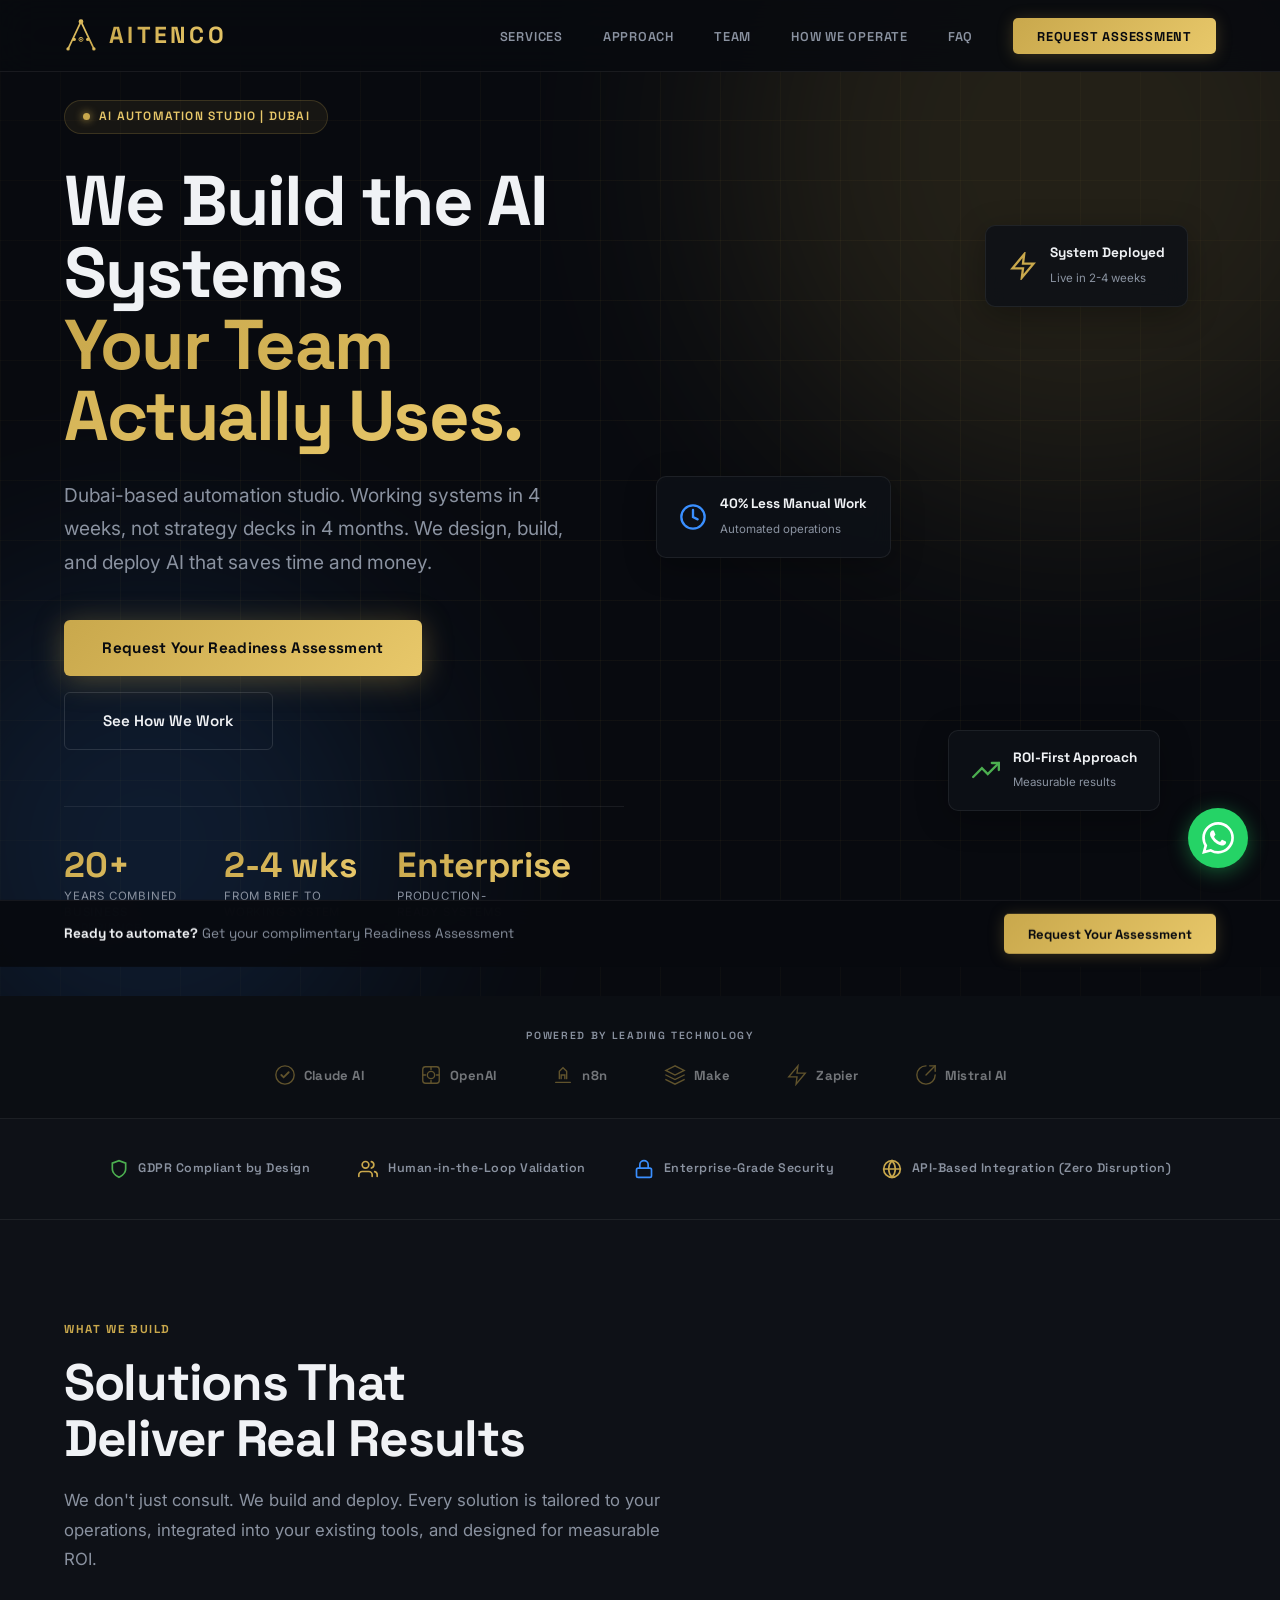
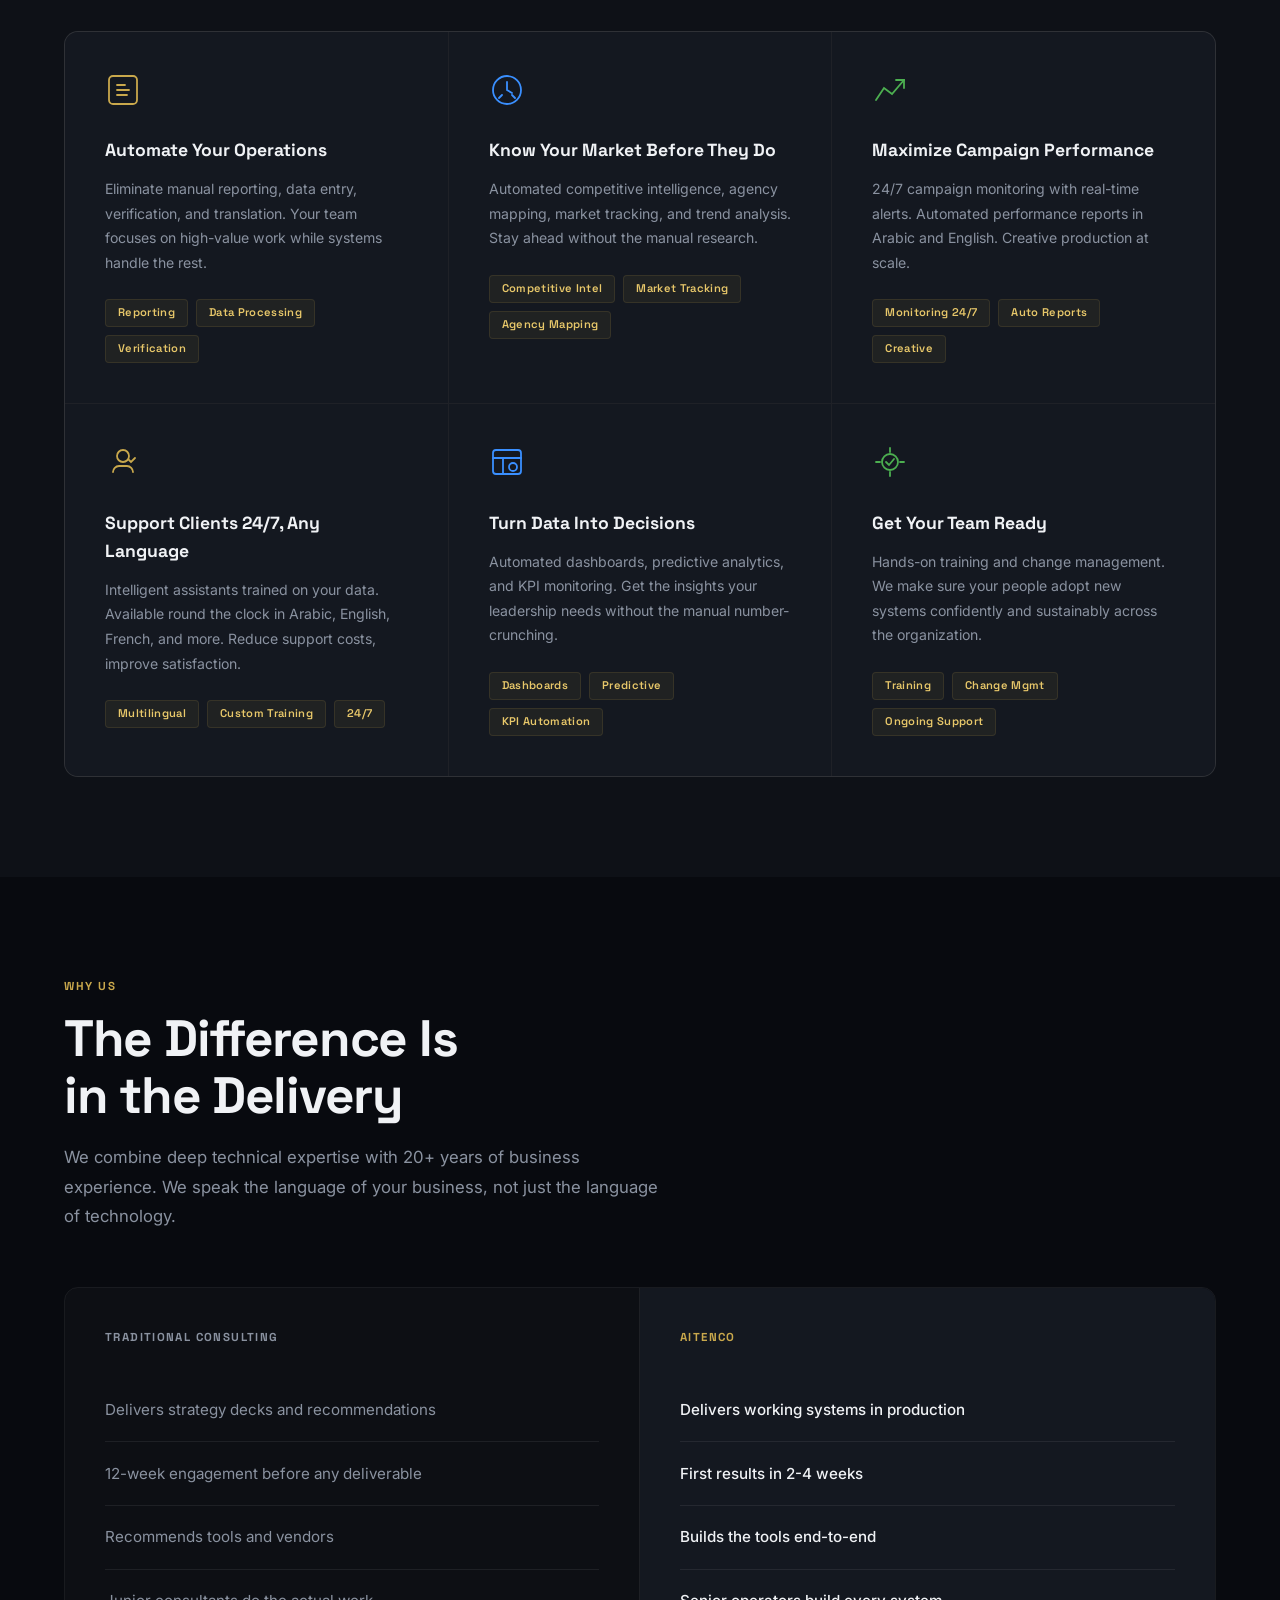
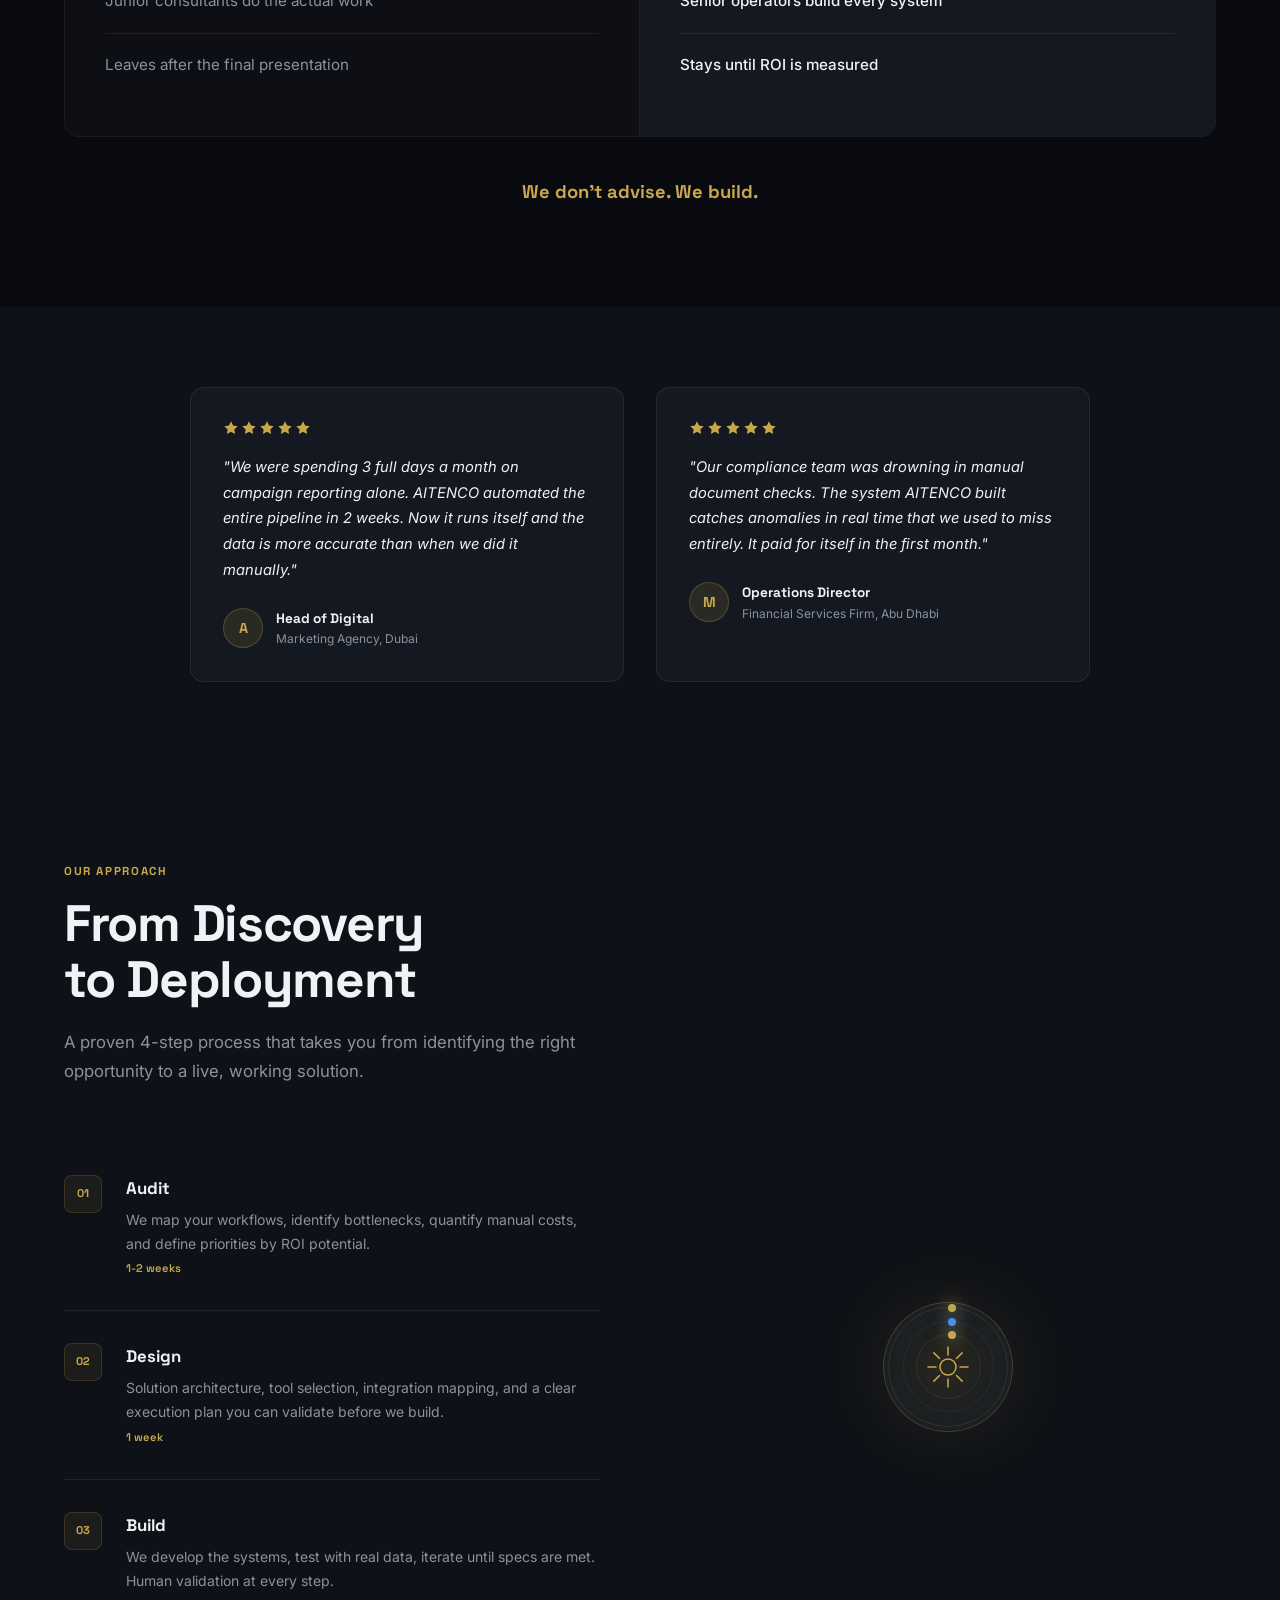
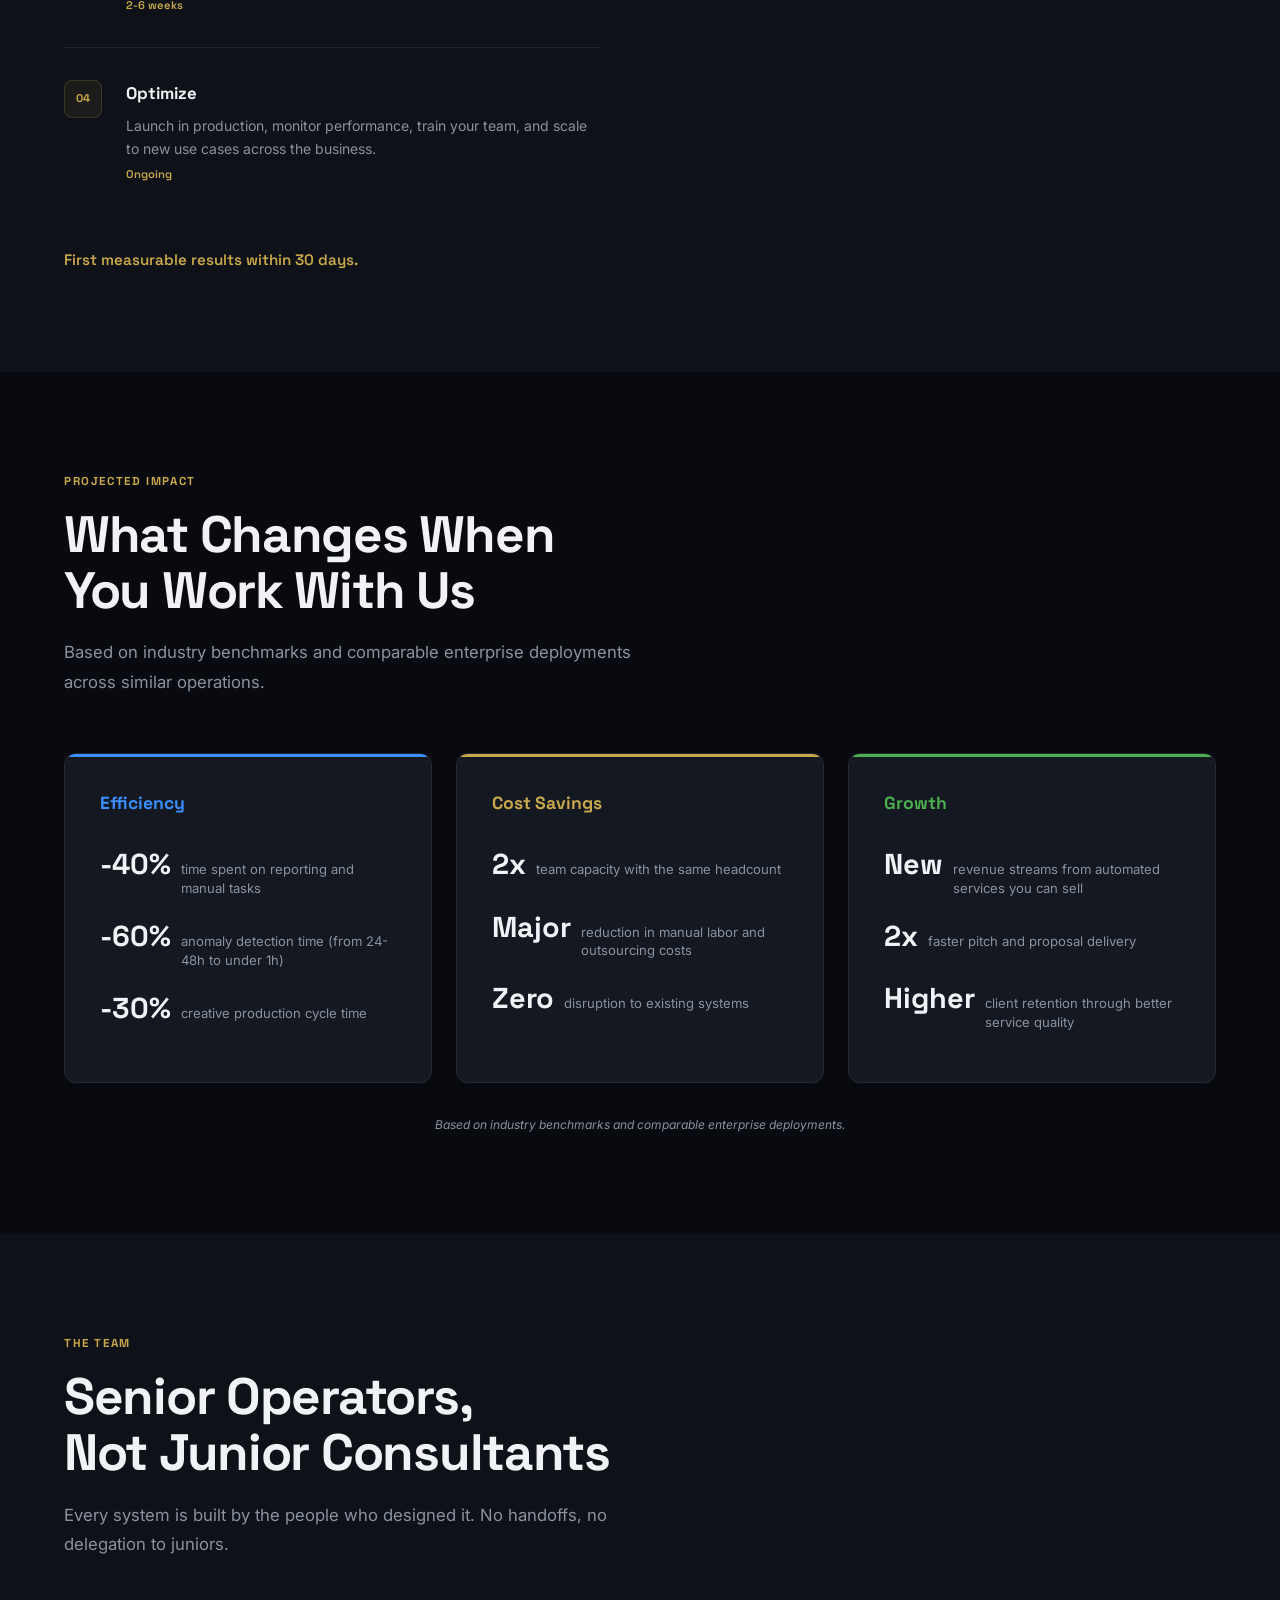
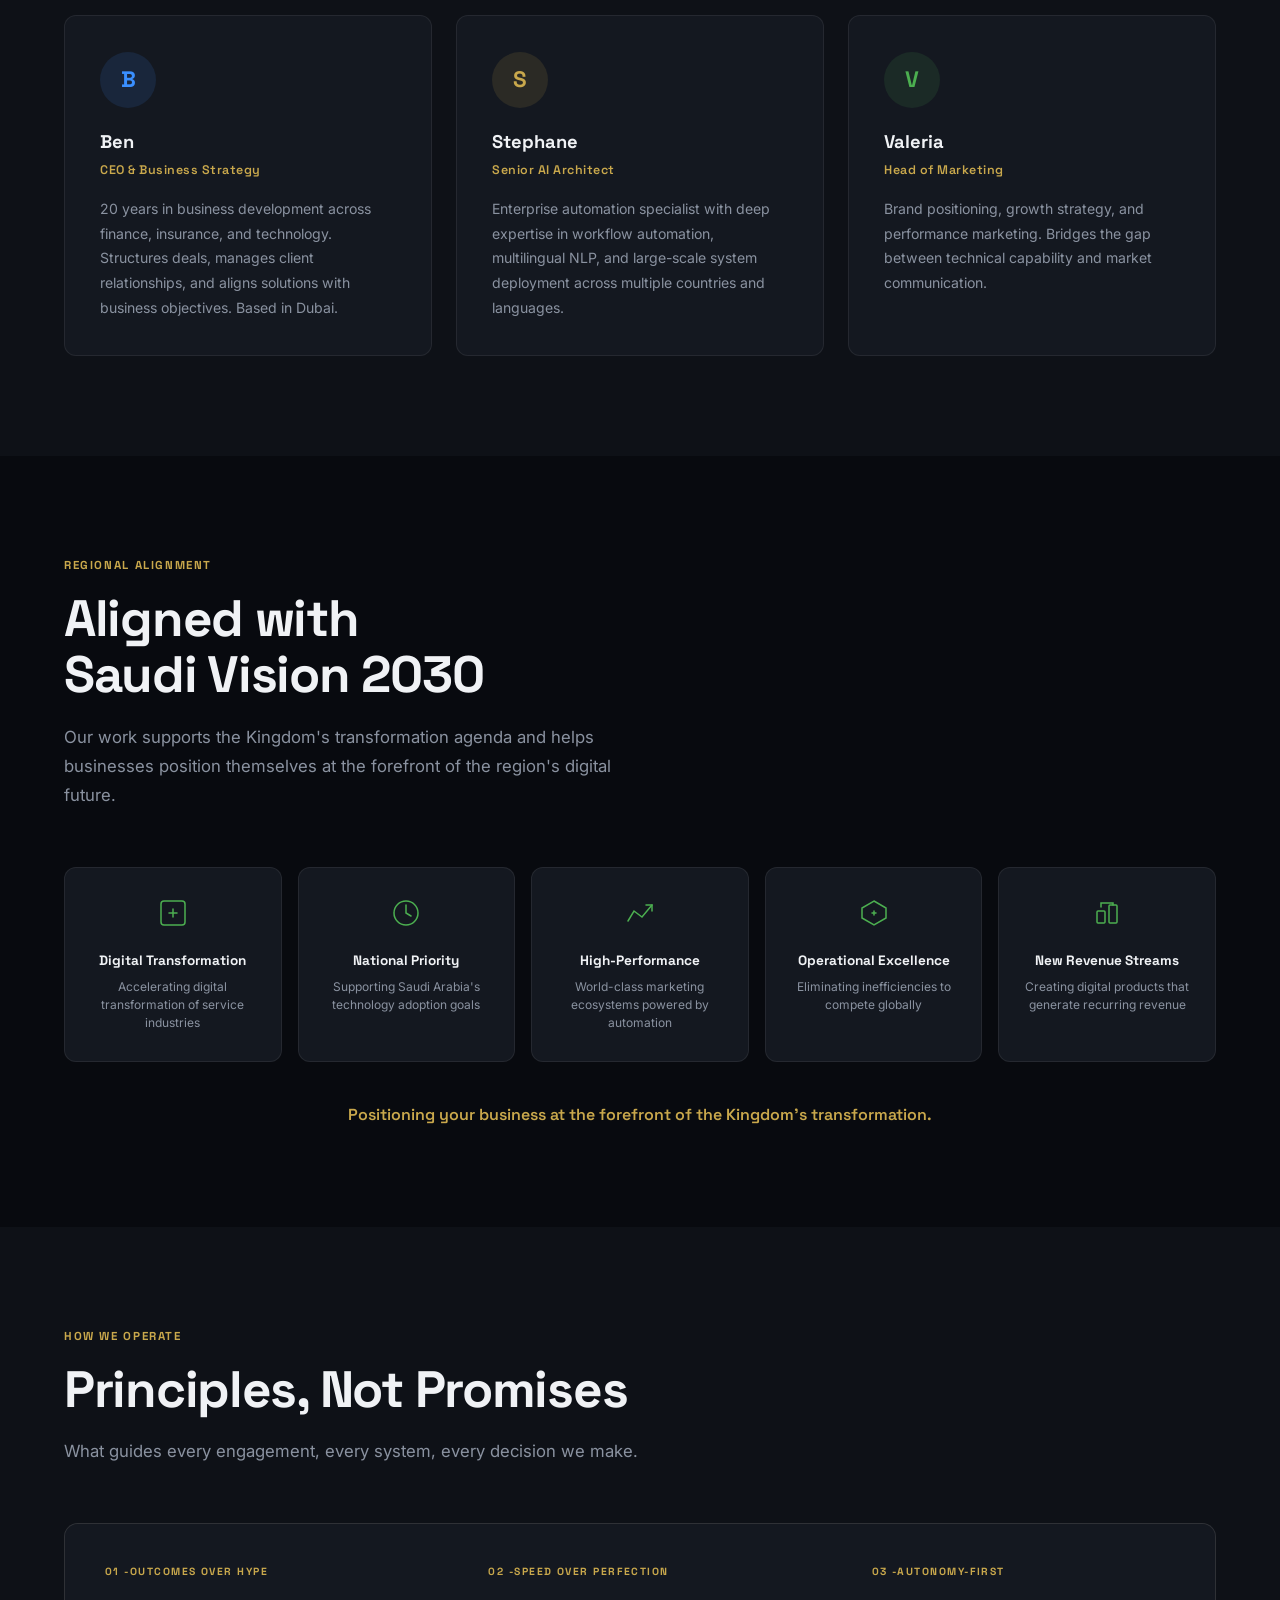
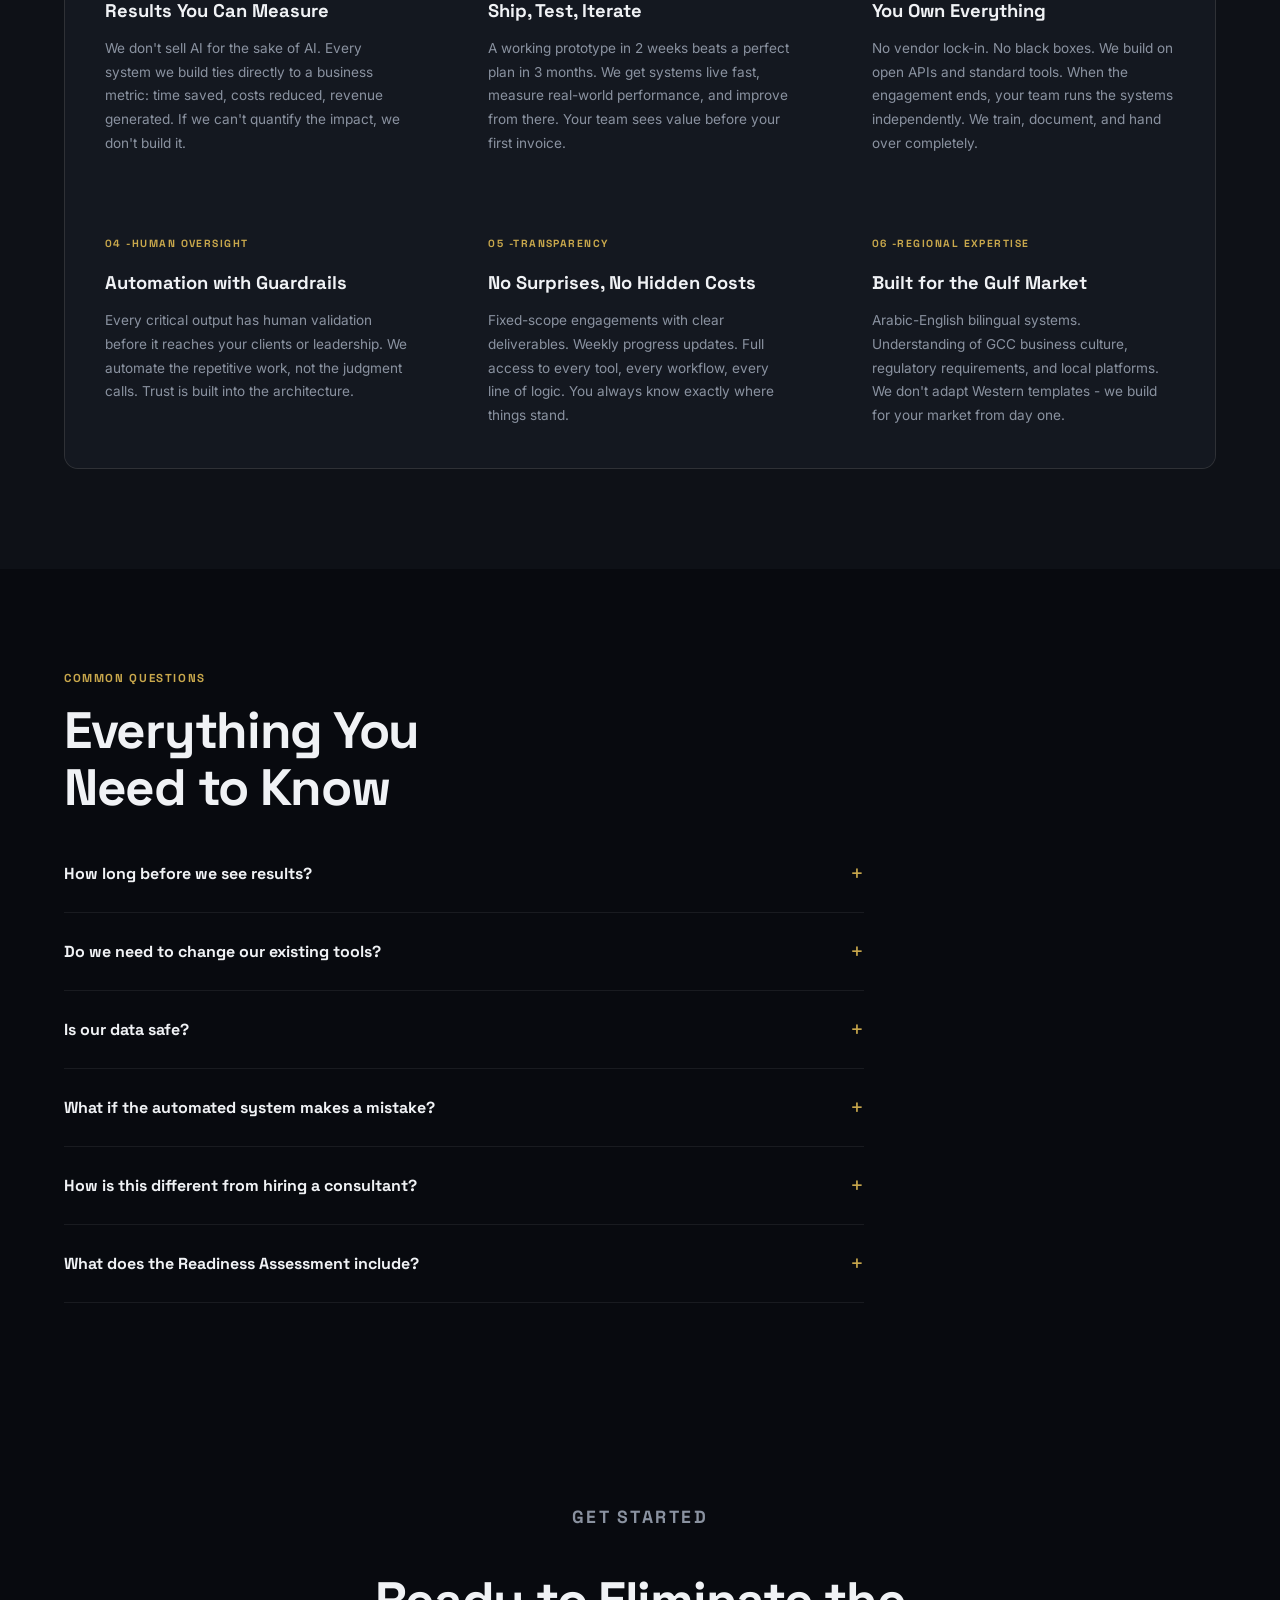
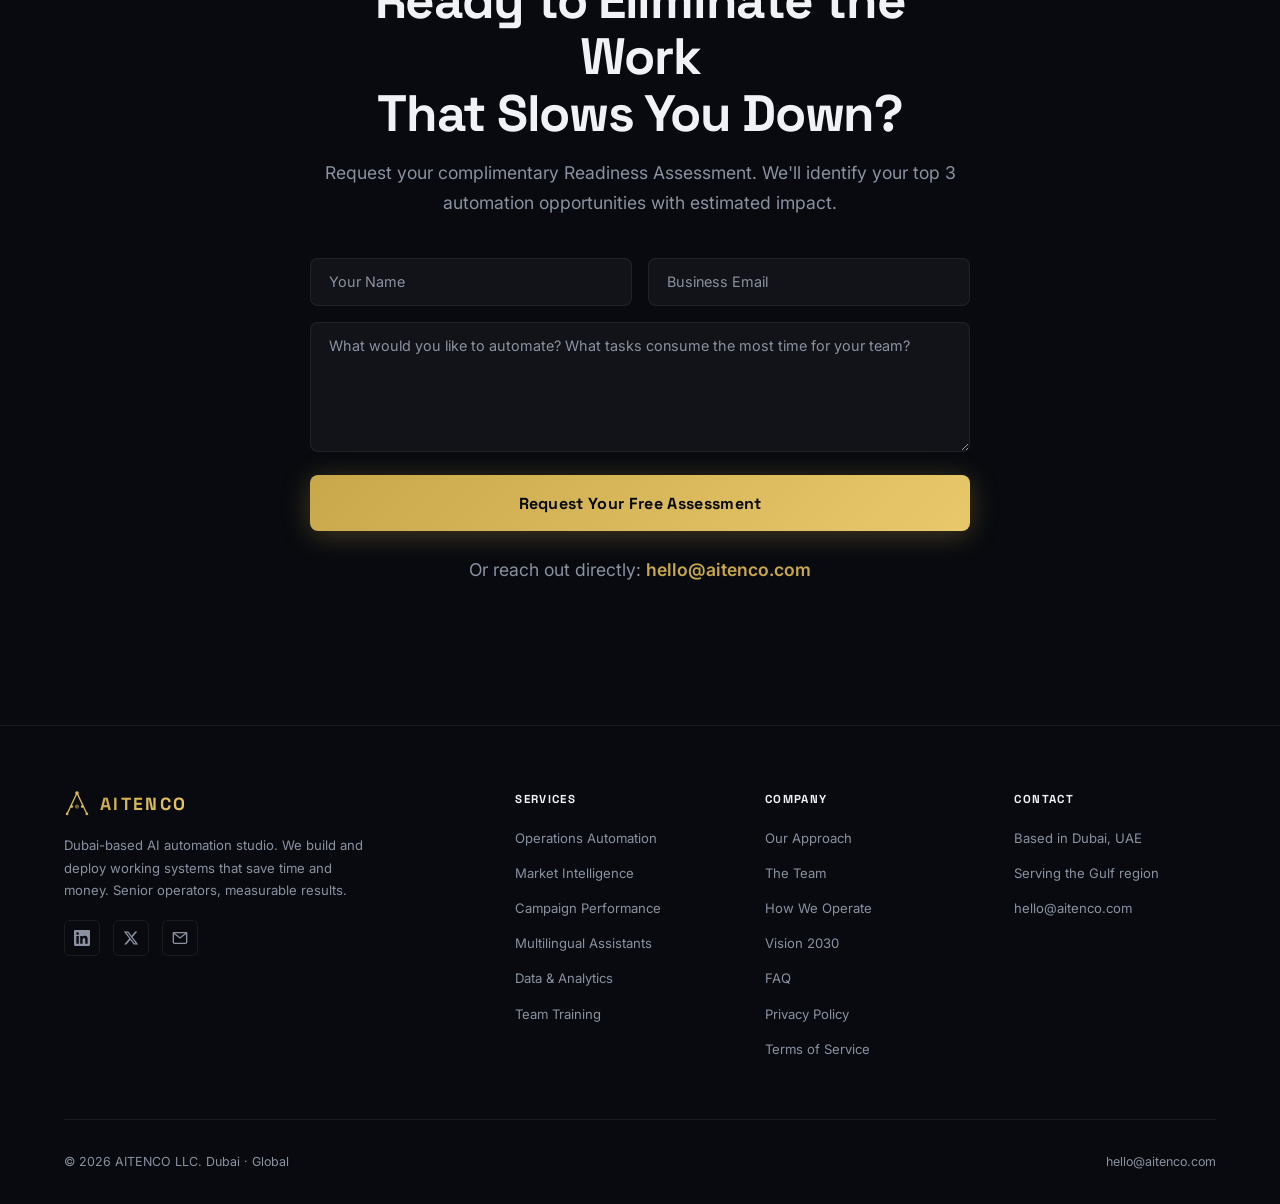
==== commit ac7b1749: "feat: add testimonials section with 2 anonymous client reviews Placed after "The Difference" section" ====
--- a/index.html
+++ b/index.html
@@ -354,6 +354,46 @@
   <p style="text-align:center; margin-top:2.5rem; font-size:1.15rem; font-weight:700; color:var(--gold); font-family:var(--font-head);" class="reveal">We don't advise. We build.</p>
 </section>
 
+<!-- TESTIMONIALS -->
+<section id="testimonials">
+  <div class="testimonials-grid">
+    <div class="testimonial-card reveal">
+      <div class="testimonial-stars" aria-label="5 out of 5 stars">
+        <svg width="16" height="16" viewBox="0 0 24 24" fill="#c9a84c" aria-hidden="true"><path d="M12 2l3.09 6.26L22 9.27l-5 4.87 1.18 6.88L12 17.77l-6.18 3.25L7 14.14 2 9.27l6.91-1.01L12 2z"/></svg>
+        <svg width="16" height="16" viewBox="0 0 24 24" fill="#c9a84c" aria-hidden="true"><path d="M12 2l3.09 6.26L22 9.27l-5 4.87 1.18 6.88L12 17.77l-6.18 3.25L7 14.14 2 9.27l6.91-1.01L12 2z"/></svg>
+        <svg width="16" height="16" viewBox="0 0 24 24" fill="#c9a84c" aria-hidden="true"><path d="M12 2l3.09 6.26L22 9.27l-5 4.87 1.18 6.88L12 17.77l-6.18 3.25L7 14.14 2 9.27l6.91-1.01L12 2z"/></svg>
+        <svg width="16" height="16" viewBox="0 0 24 24" fill="#c9a84c" aria-hidden="true"><path d="M12 2l3.09 6.26L22 9.27l-5 4.87 1.18 6.88L12 17.77l-6.18 3.25L7 14.14 2 9.27l6.91-1.01L12 2z"/></svg>
+        <svg width="16" height="16" viewBox="0 0 24 24" fill="#c9a84c" aria-hidden="true"><path d="M12 2l3.09 6.26L22 9.27l-5 4.87 1.18 6.88L12 17.77l-6.18 3.25L7 14.14 2 9.27l6.91-1.01L12 2z"/></svg>
+      </div>
+      <blockquote class="testimonial-quote">"We were spending 3 full days a month on campaign reporting alone. AITENCO automated the entire pipeline in 2 weeks. Now it runs itself and the data is more accurate than when we did it manually."</blockquote>
+      <div class="testimonial-author">
+        <div class="testimonial-initial">A</div>
+        <div>
+          <div class="testimonial-name">Head of Digital</div>
+          <div class="testimonial-role">Marketing Agency, Dubai</div>
+        </div>
+      </div>
+    </div>
+    <div class="testimonial-card reveal">
+      <div class="testimonial-stars" aria-label="5 out of 5 stars">
+        <svg width="16" height="16" viewBox="0 0 24 24" fill="#c9a84c" aria-hidden="true"><path d="M12 2l3.09 6.26L22 9.27l-5 4.87 1.18 6.88L12 17.77l-6.18 3.25L7 14.14 2 9.27l6.91-1.01L12 2z"/></svg>
+        <svg width="16" height="16" viewBox="0 0 24 24" fill="#c9a84c" aria-hidden="true"><path d="M12 2l3.09 6.26L22 9.27l-5 4.87 1.18 6.88L12 17.77l-6.18 3.25L7 14.14 2 9.27l6.91-1.01L12 2z"/></svg>
+        <svg width="16" height="16" viewBox="0 0 24 24" fill="#c9a84c" aria-hidden="true"><path d="M12 2l3.09 6.26L22 9.27l-5 4.87 1.18 6.88L12 17.77l-6.18 3.25L7 14.14 2 9.27l6.91-1.01L12 2z"/></svg>
+        <svg width="16" height="16" viewBox="0 0 24 24" fill="#c9a84c" aria-hidden="true"><path d="M12 2l3.09 6.26L22 9.27l-5 4.87 1.18 6.88L12 17.77l-6.18 3.25L7 14.14 2 9.27l6.91-1.01L12 2z"/></svg>
+        <svg width="16" height="16" viewBox="0 0 24 24" fill="#c9a84c" aria-hidden="true"><path d="M12 2l3.09 6.26L22 9.27l-5 4.87 1.18 6.88L12 17.77l-6.18 3.25L7 14.14 2 9.27l6.91-1.01L12 2z"/></svg>
+      </div>
+      <blockquote class="testimonial-quote">"Our compliance team was drowning in manual document checks. The system AITENCO built catches anomalies in real time that we used to miss entirely. It paid for itself in the first month."</blockquote>
+      <div class="testimonial-author">
+        <div class="testimonial-initial">M</div>
+        <div>
+          <div class="testimonial-name">Operations Director</div>
+          <div class="testimonial-role">Financial Services Firm, Abu Dhabi</div>
+        </div>
+      </div>
+    </div>
+  </div>
+</section>
+
 <!-- APPROACH -->
 <section id="approach">
   <div class="approach-grid">
--- a/style.css
+++ b/style.css
@@ -881,6 +881,87 @@
       font-size: 0.85rem;
       color: var(--muted);
       line-height: 1.75;
+    }
+
+    /* -- TESTIMONIALS -- */
+    #testimonials {
+      padding: 80px 5%;
+      background: var(--dark);
+    }
+
+    .testimonials-grid {
+      display: grid;
+      grid-template-columns: repeat(2, 1fr);
+      gap: 2rem;
+      max-width: 900px;
+      margin: 0 auto;
+    }
+
+    .testimonial-card {
+      background: var(--card);
+      border: 1px solid var(--border);
+      border-radius: 14px;
+      padding: 2rem;
+      transition: border-color 0.3s, transform 0.25s;
+    }
+
+    .testimonial-card:hover {
+      border-color: rgba(201,168,76,0.2);
+      transform: translateY(-3px);
+    }
+
+    .testimonial-stars {
+      display: flex;
+      gap: 2px;
+      margin-bottom: 1.2rem;
+    }
+
+    .testimonial-quote {
+      font-size: 0.92rem;
+      color: var(--text);
+      line-height: 1.75;
+      font-style: italic;
+      margin-bottom: 1.5rem;
+      border: none;
+      padding: 0;
+    }
+
+    .testimonial-author {
+      display: flex;
+      align-items: center;
+      gap: 0.8rem;
+    }
+
+    .testimonial-initial {
+      width: 40px;
+      height: 40px;
+      border-radius: 50%;
+      background: rgba(201,168,76,0.12);
+      border: 1px solid rgba(201,168,76,0.25);
+      display: flex;
+      align-items: center;
+      justify-content: center;
+      font-weight: 800;
+      font-size: 0.9rem;
+      color: var(--gold);
+      font-family: var(--font-head);
+      flex-shrink: 0;
+    }
+
+    .testimonial-name {
+      font-size: 0.85rem;
+      font-weight: 700;
+      color: var(--text);
+      font-family: var(--font-head);
+    }
+
+    .testimonial-role {
+      font-size: 0.75rem;
+      color: var(--muted);
+    }
+
+    @media (max-width: 768px) {
+      .testimonials-grid { grid-template-columns: 1fr; }
     }
 
     /* -- FAQ -- */
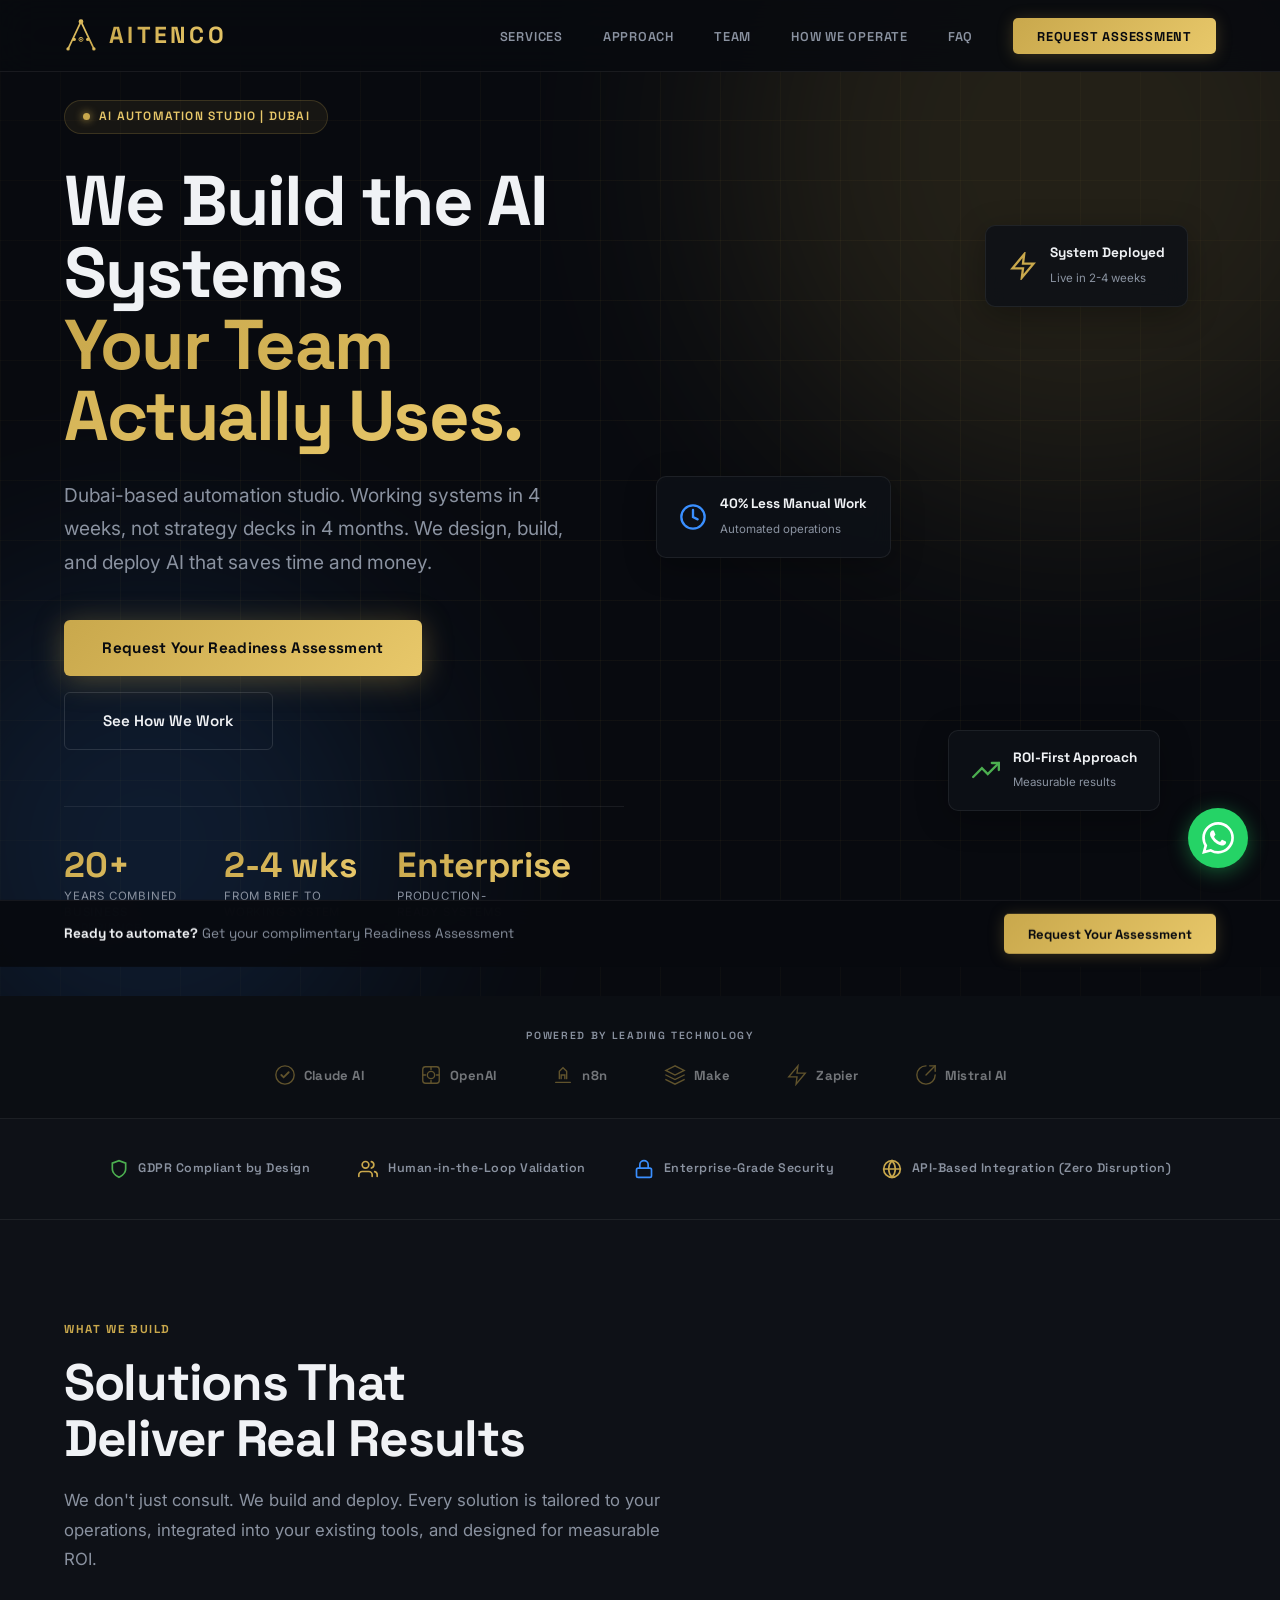
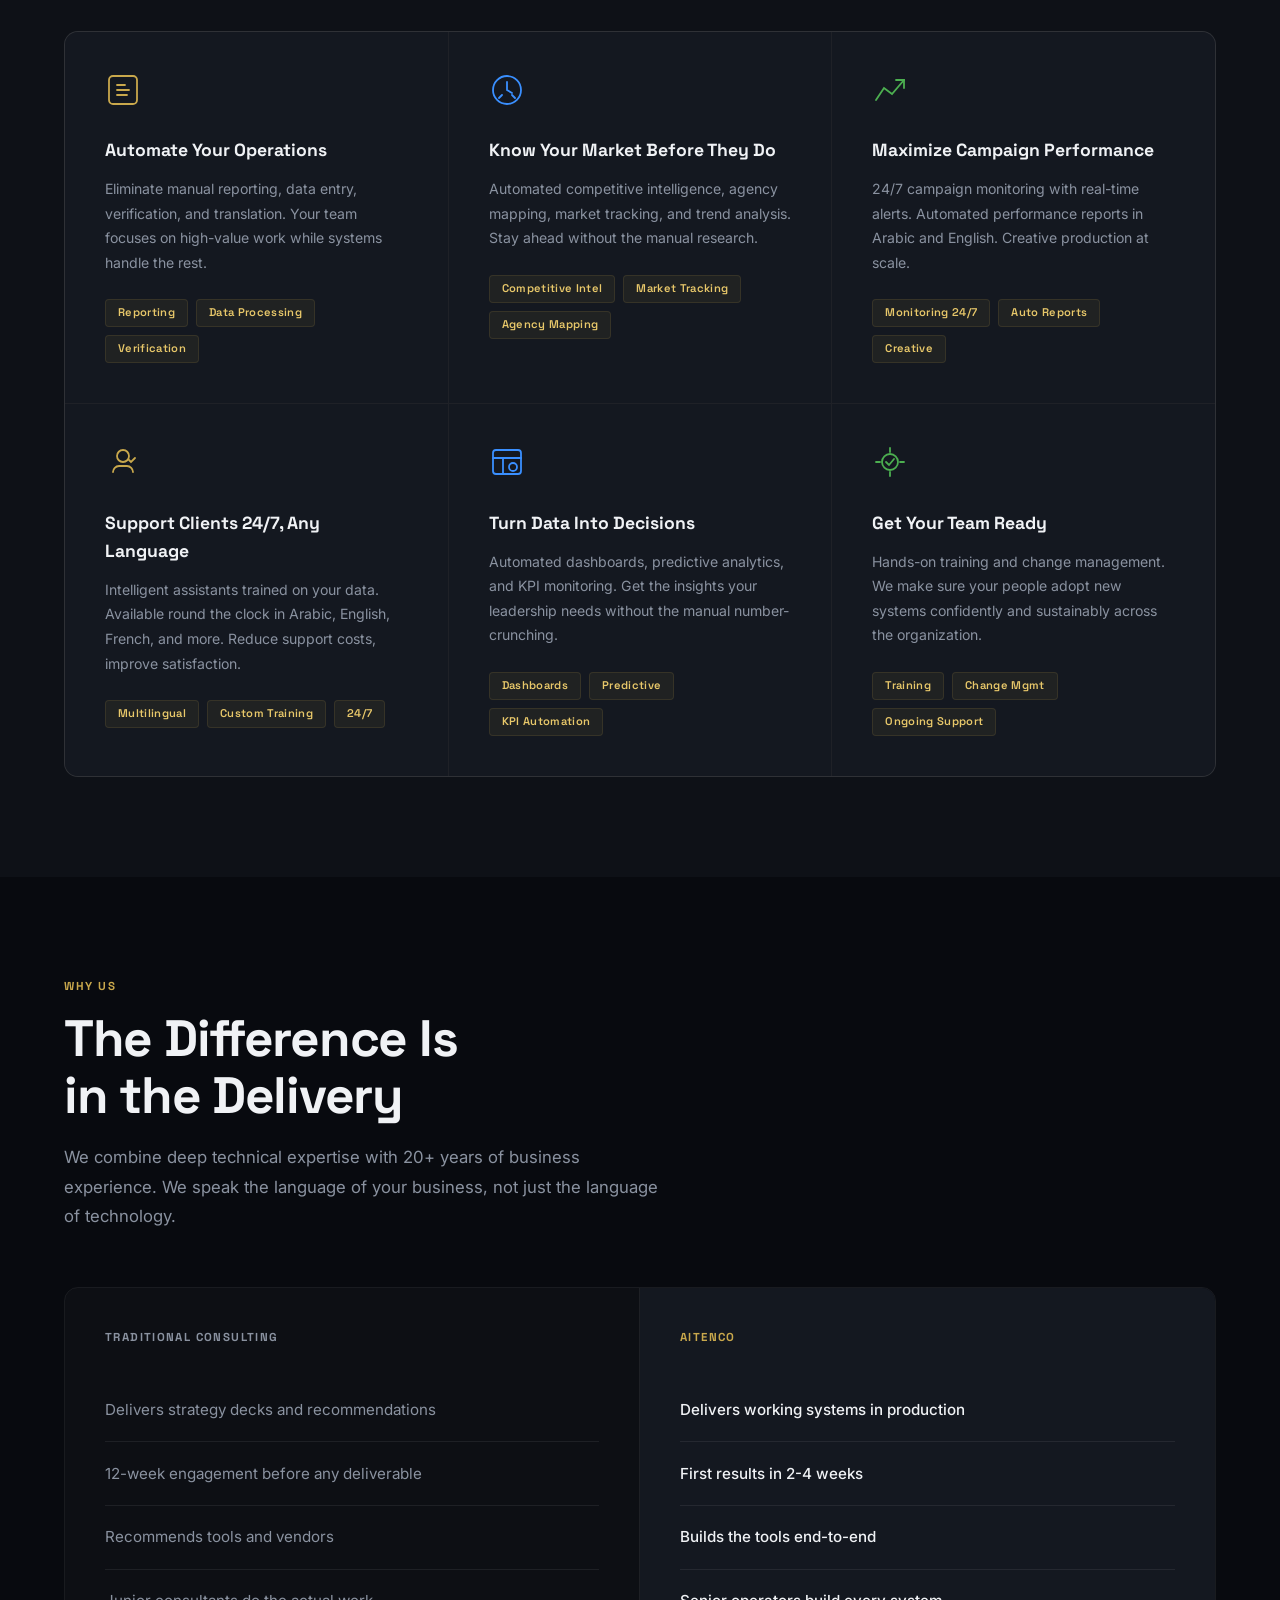
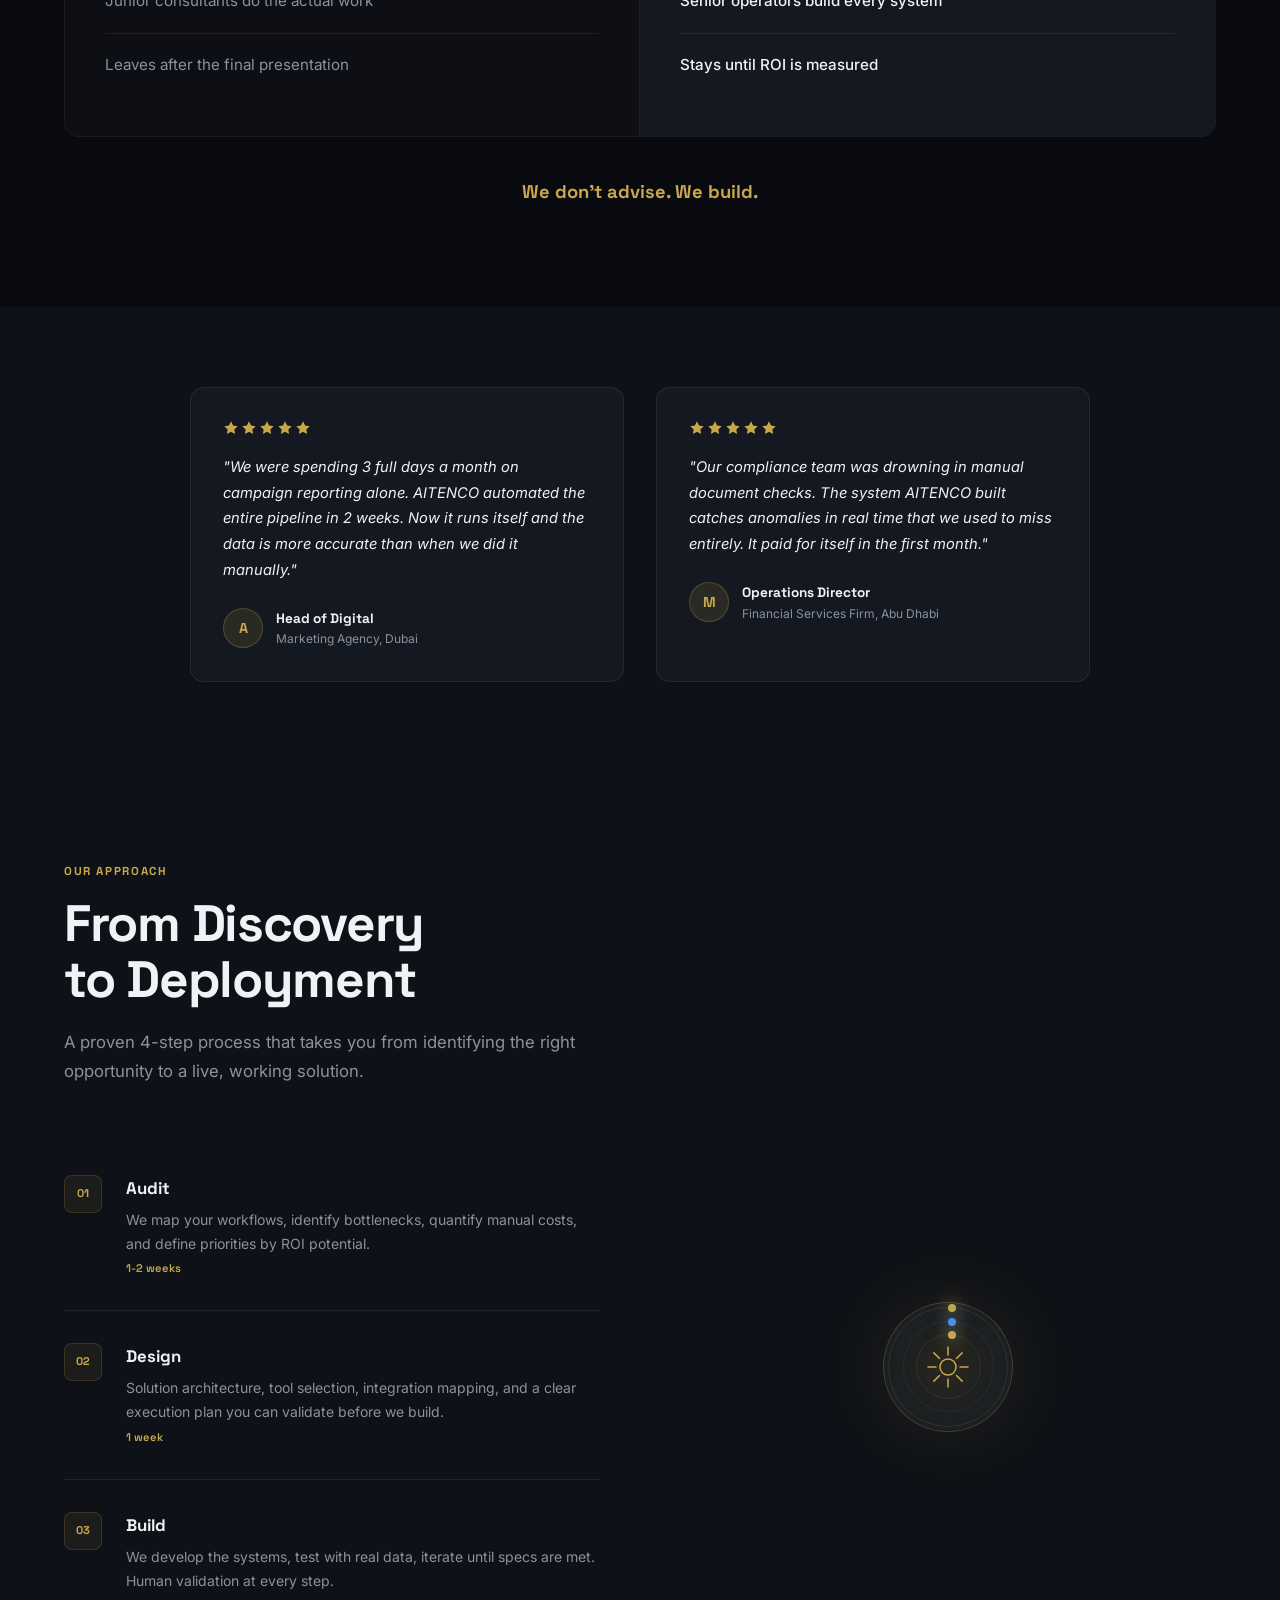
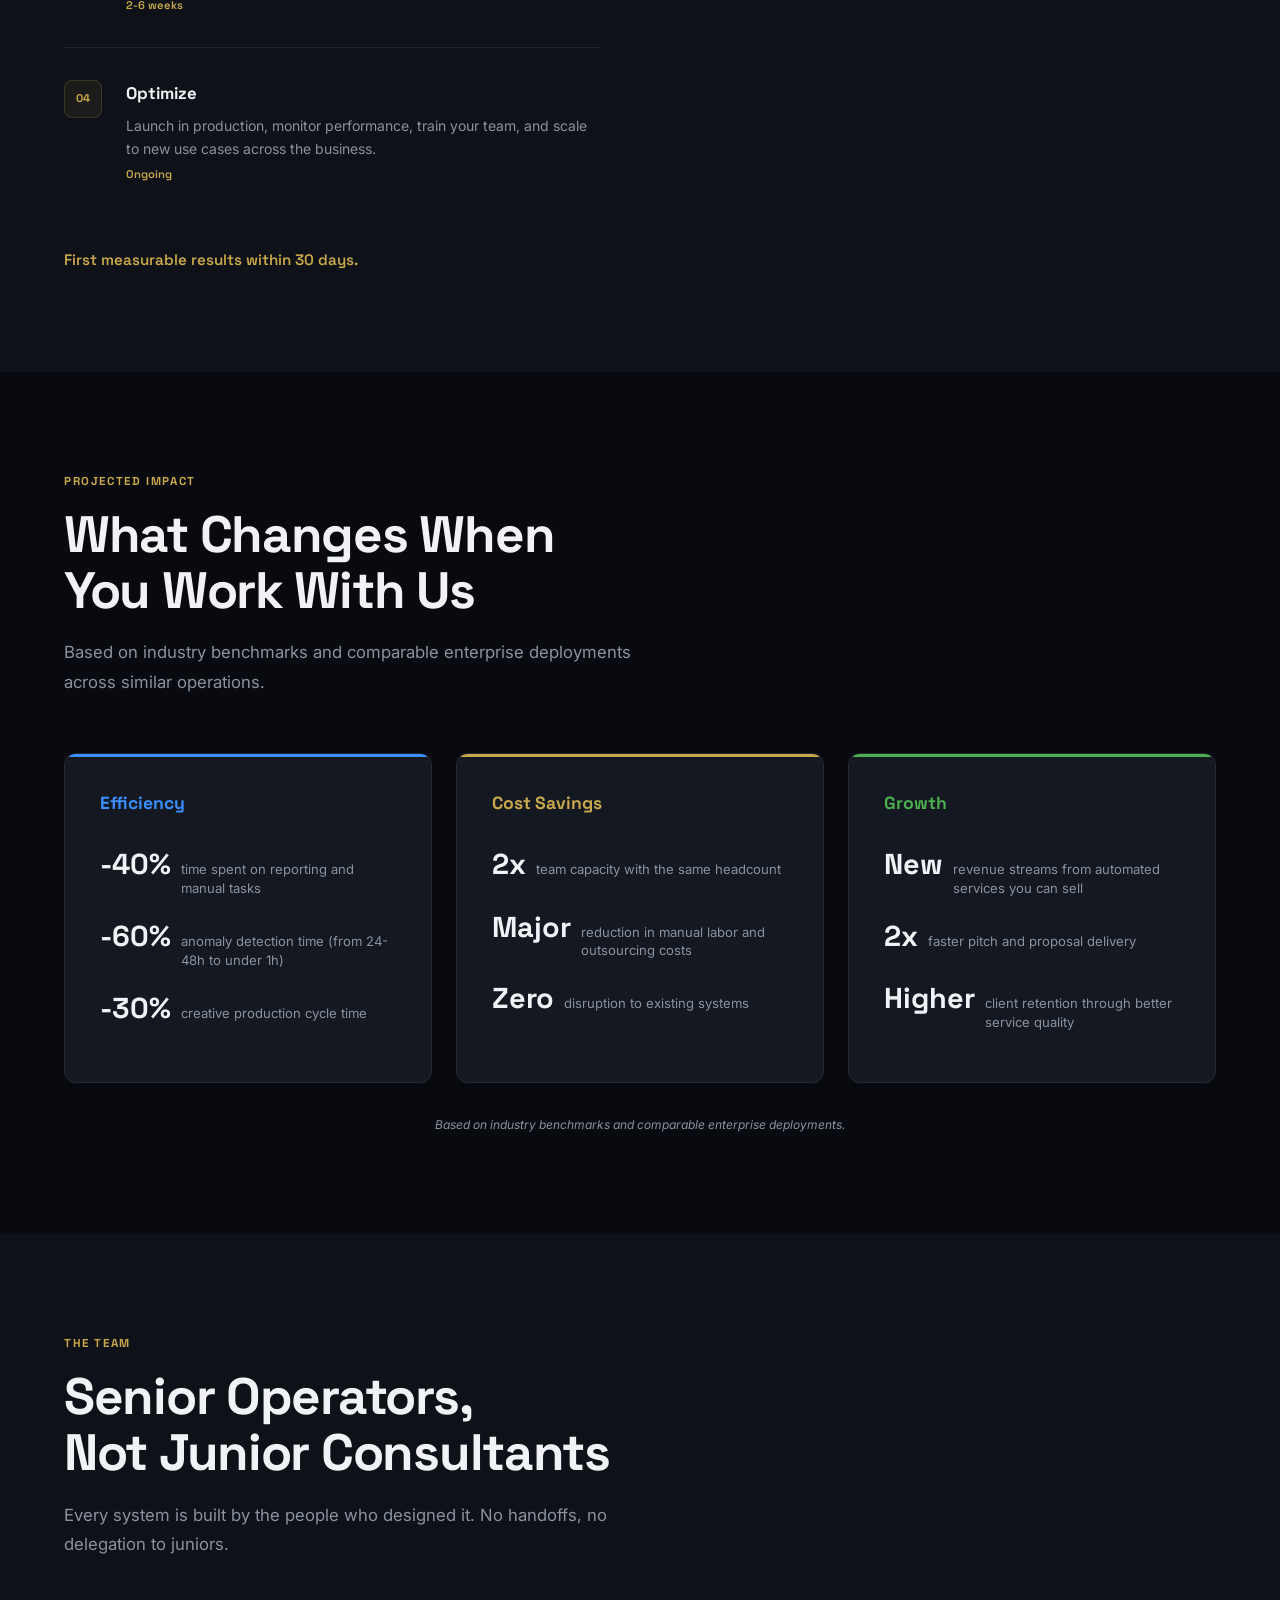
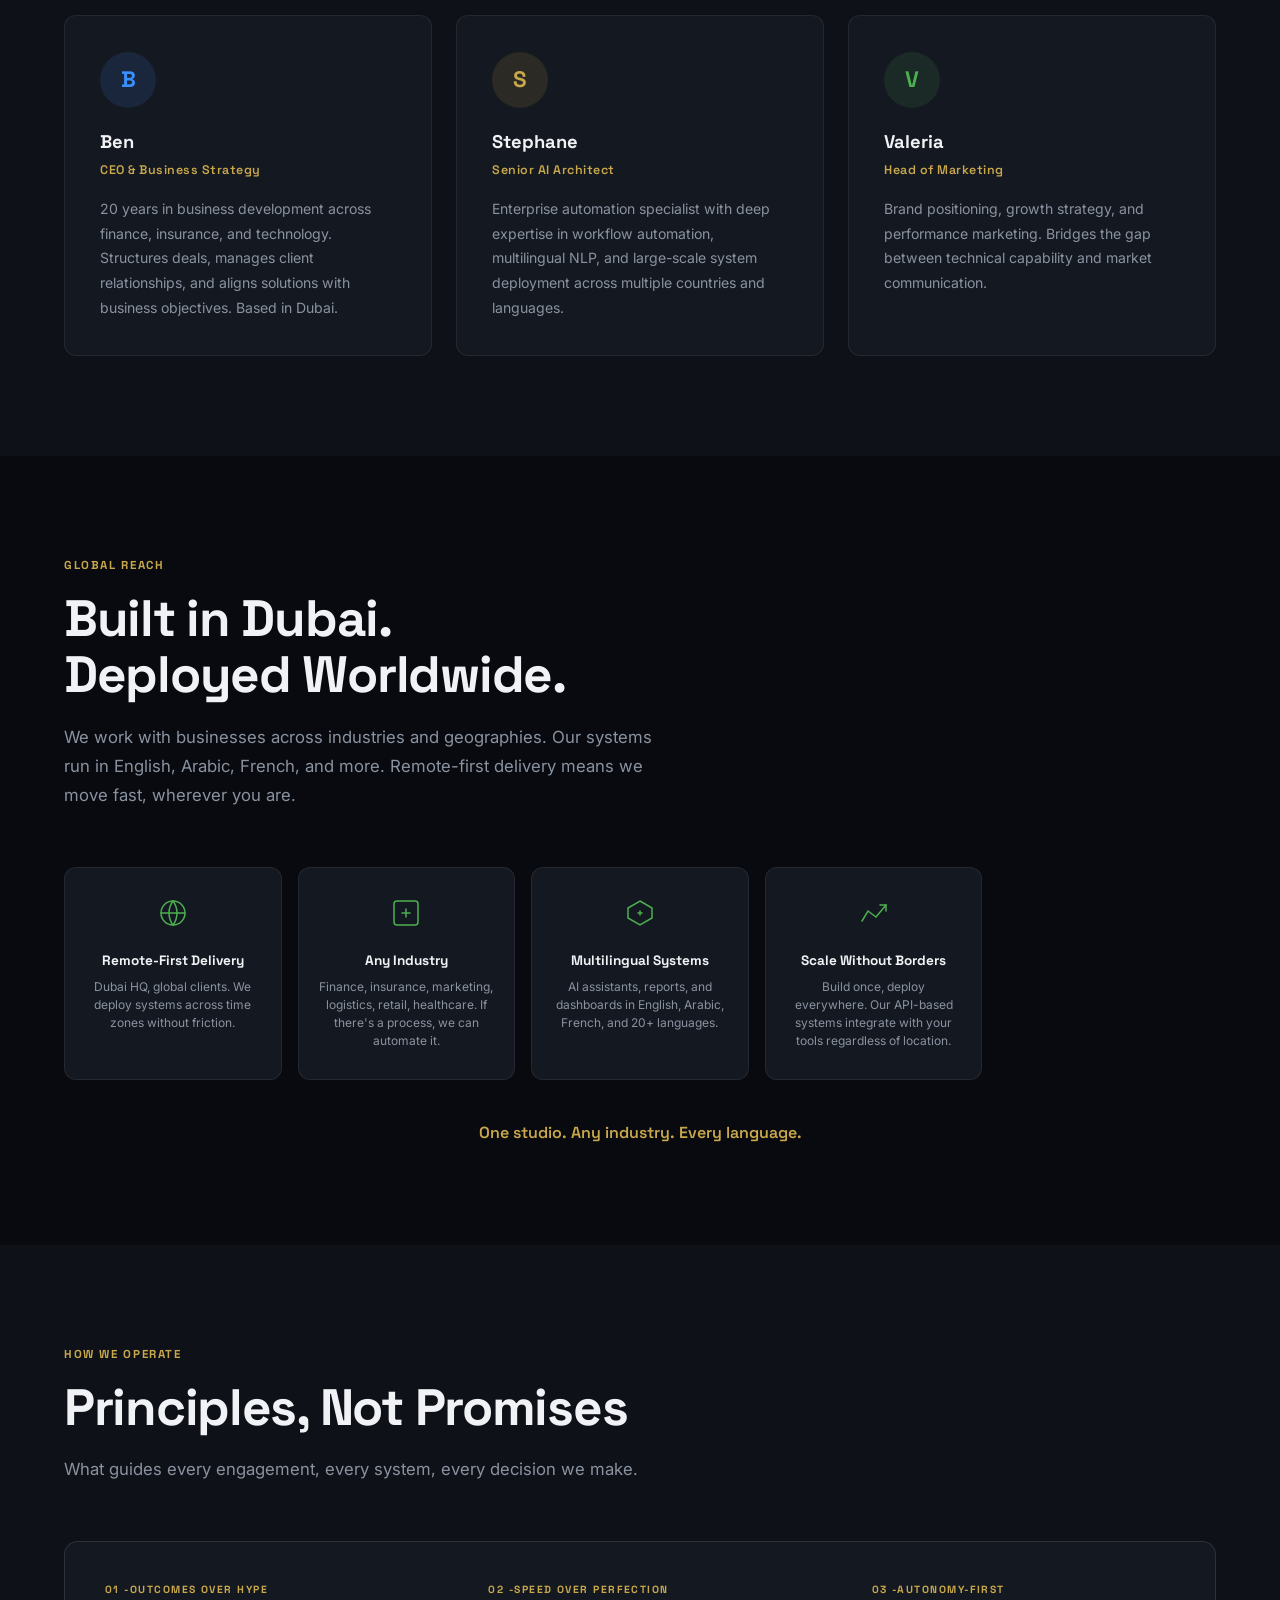
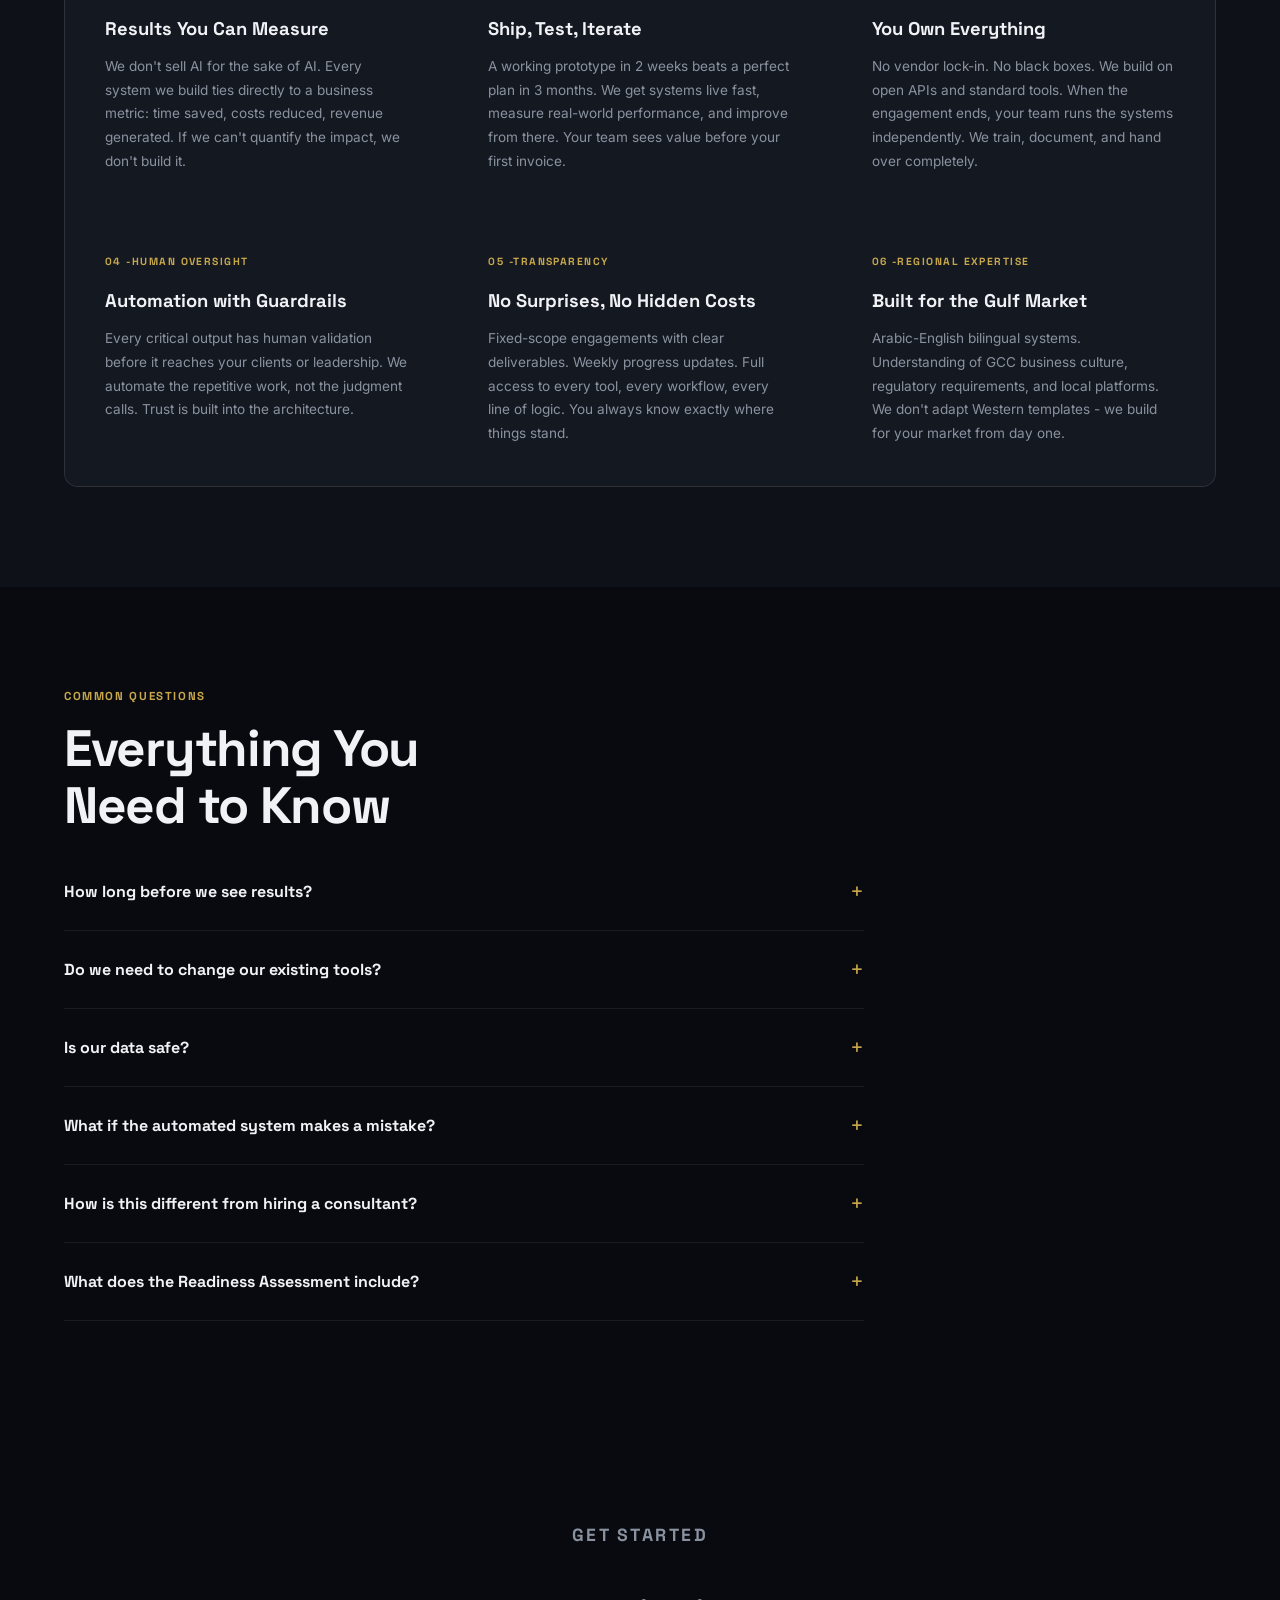
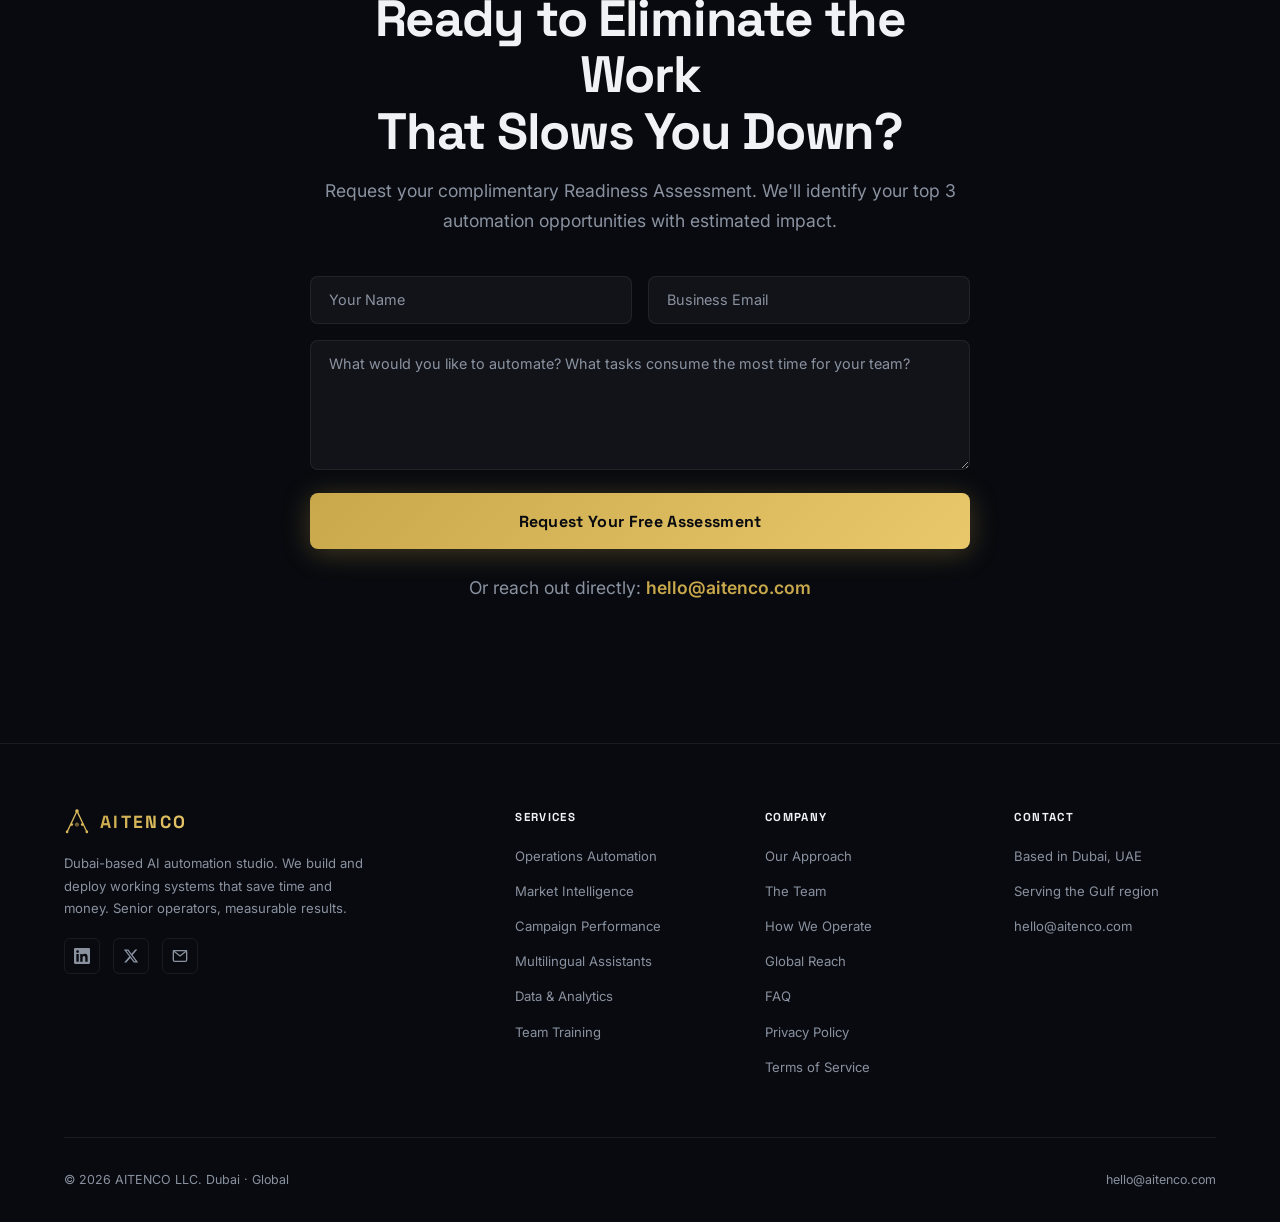
==== commit 2bc10849: "feat: replace Saudi Vision 2030 section with Global Reach Remove regional Saudi-centric positioning." ====
--- a/index.html
+++ b/index.html
@@ -532,39 +532,34 @@
   </div>
 </section>
 
-<!-- VISION 2030 -->
+<!-- GLOBAL REACH -->
 <section id="vision">
-  <p class="section-label reveal">Regional Alignment</p>
-  <h2 class="reveal">Aligned with<br>Saudi Vision 2030</h2>
-  <p class="section-desc reveal">Our work supports the Kingdom's transformation agenda and helps businesses position themselves at the forefront of the region's digital future.</p>
+  <p class="section-label reveal">Global Reach</p>
+  <h2 class="reveal">Built in Dubai.<br>Deployed Worldwide.</h2>
+  <p class="section-desc reveal">We work with businesses across industries and geographies. Our systems run in English, Arabic, French, and more. Remote-first delivery means we move fast, wherever you are.</p>
   <div class="vision-grid">
     <div class="vision-item reveal">
+      <svg class="vision-icon" viewBox="0 0 32 32" fill="none" stroke="#4caf50" stroke-width="1.5" stroke-linecap="round"><circle cx="16" cy="16" r="12"/><line x1="4" y1="16" x2="28" y2="16"/><path d="M16 4a20 20 0 014 12 20 20 0 01-4 12 20 20 0 01-4-12 20 20 0 014-12z"/></svg>
+      <h3>Remote-First Delivery</h3>
+      <p>Dubai HQ, global clients. We deploy systems across time zones without friction.</p>
+    </div>
+    <div class="vision-item reveal">
       <svg class="vision-icon" viewBox="0 0 32 32" fill="none" stroke="#4caf50" stroke-width="1.5" stroke-linecap="round"><rect x="4" y="4" width="24" height="24" rx="3"/><path d="M12 16h8M16 12v8"/></svg>
-      <h3>Digital Transformation</h3>
-      <p>Accelerating digital transformation of service industries</p>
+      <h3>Any Industry</h3>
+      <p>Finance, insurance, marketing, logistics, retail, healthcare. If there's a process, we can automate it.</p>
     </div>
     <div class="vision-item reveal">
-      <svg class="vision-icon" viewBox="0 0 32 32" fill="none" stroke="#4caf50" stroke-width="1.5" stroke-linecap="round"><circle cx="16" cy="16" r="12"/><path d="M16 8v8l5 3"/></svg>
-      <h3>National Priority</h3>
-      <p>Supporting Saudi Arabia's technology adoption goals</p>
+      <svg class="vision-icon" viewBox="0 0 32 32" fill="none" stroke="#4caf50" stroke-width="1.5" stroke-linecap="round"><path d="M16 4l12 7v10l-12 7L4 21V11l12-7z"/><path d="M16 14v4M14 16h4"/></svg>
+      <h3>Multilingual Systems</h3>
+      <p>AI assistants, reports, and dashboards in English, Arabic, French, and 20+ languages.</p>
     </div>
     <div class="vision-item reveal">
       <svg class="vision-icon" viewBox="0 0 32 32" fill="none" stroke="#4caf50" stroke-width="1.5" stroke-linecap="round"><polyline points="4 24 10 14 18 20 28 8"/><polyline points="22 8 28 8 28 14"/></svg>
-      <h3>High-Performance</h3>
-      <p>World-class marketing ecosystems powered by automation</p>
-    </div>
-    <div class="vision-item reveal">
-      <svg class="vision-icon" viewBox="0 0 32 32" fill="none" stroke="#4caf50" stroke-width="1.5" stroke-linecap="round"><path d="M16 4l12 7v10l-12 7L4 21V11l12-7z"/><path d="M16 14v4M14 16h4"/></svg>
-      <h3>Operational Excellence</h3>
-      <p>Eliminating inefficiencies to compete globally</p>
-    </div>
-    <div class="vision-item reveal">
-      <svg class="vision-icon" viewBox="0 0 32 32" fill="none" stroke="#4caf50" stroke-width="1.5" stroke-linecap="round"><rect x="6" y="14" width="8" height="12" rx="1"/><rect x="18" y="8" width="8" height="18" rx="1"/><path d="M10 10v-4h12v2"/></svg>
-      <h3>New Revenue Streams</h3>
-      <p>Creating digital products that generate recurring revenue</p>
-    </div>
-  </div>
-  <p style="text-align:center; margin-top:2.5rem; font-size:1rem; color:var(--gold); font-weight:600; font-family:var(--font-head);" class="reveal">Positioning your business at the forefront of the Kingdom's transformation.</p>
+      <h3>Scale Without Borders</h3>
+      <p>Build once, deploy everywhere. Our API-based systems integrate with your tools regardless of location.</p>
+    </div>
+  </div>
+  <p style="text-align:center; margin-top:2.5rem; font-size:1rem; color:var(--gold); font-weight:600; font-family:var(--font-head);" class="reveal">One studio. Any industry. Every language.</p>
 </section>
 
 <!-- OPERATING PRINCIPLES -->
@@ -731,7 +726,7 @@
         <li><a href="#approach">Our Approach</a></li>
         <li><a href="#team">The Team</a></li>
         <li><a href="#principles">How We Operate</a></li>
-        <li><a href="#vision">Vision 2030</a></li>
+        <li><a href="#vision">Global Reach</a></li>
         <li><a href="#faq">FAQ</a></li>
         <li><a href="/privacy.html">Privacy Policy</a></li>
         <li><a href="/terms.html">Terms of Service</a></li>
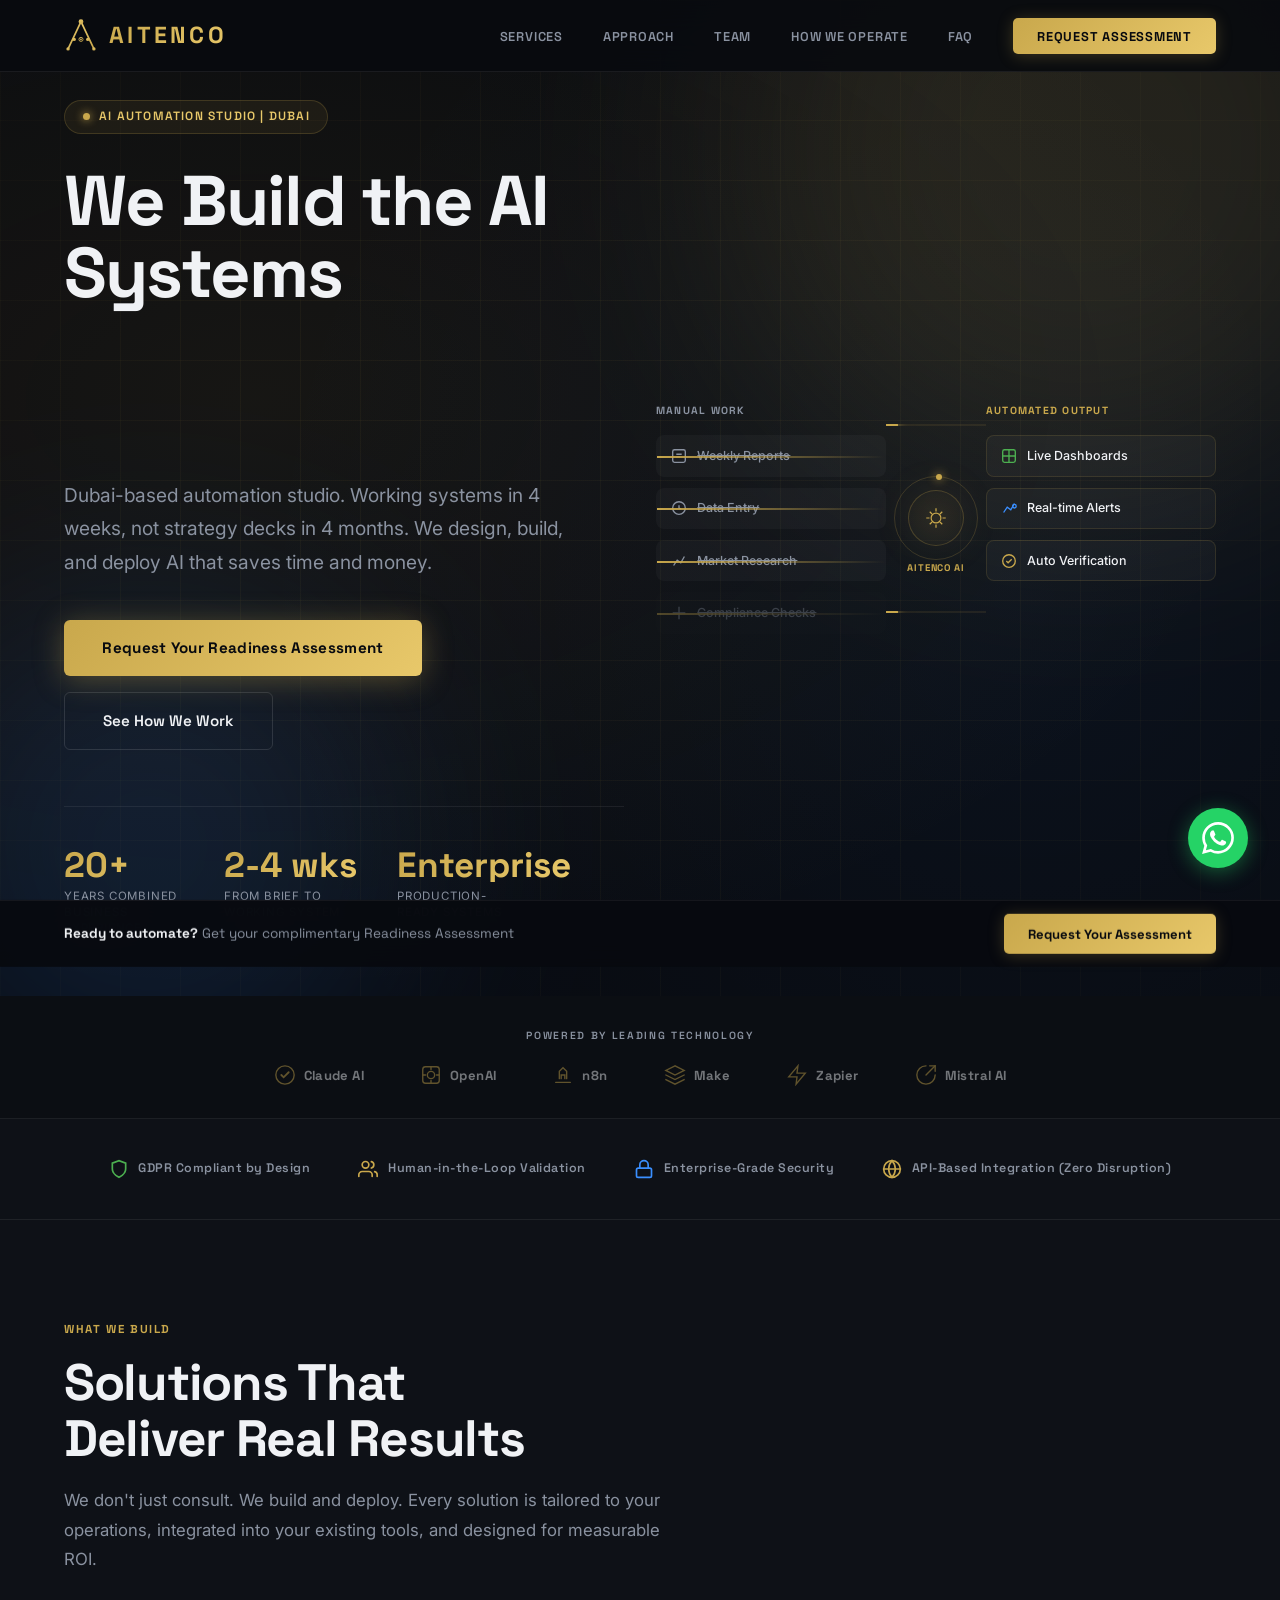
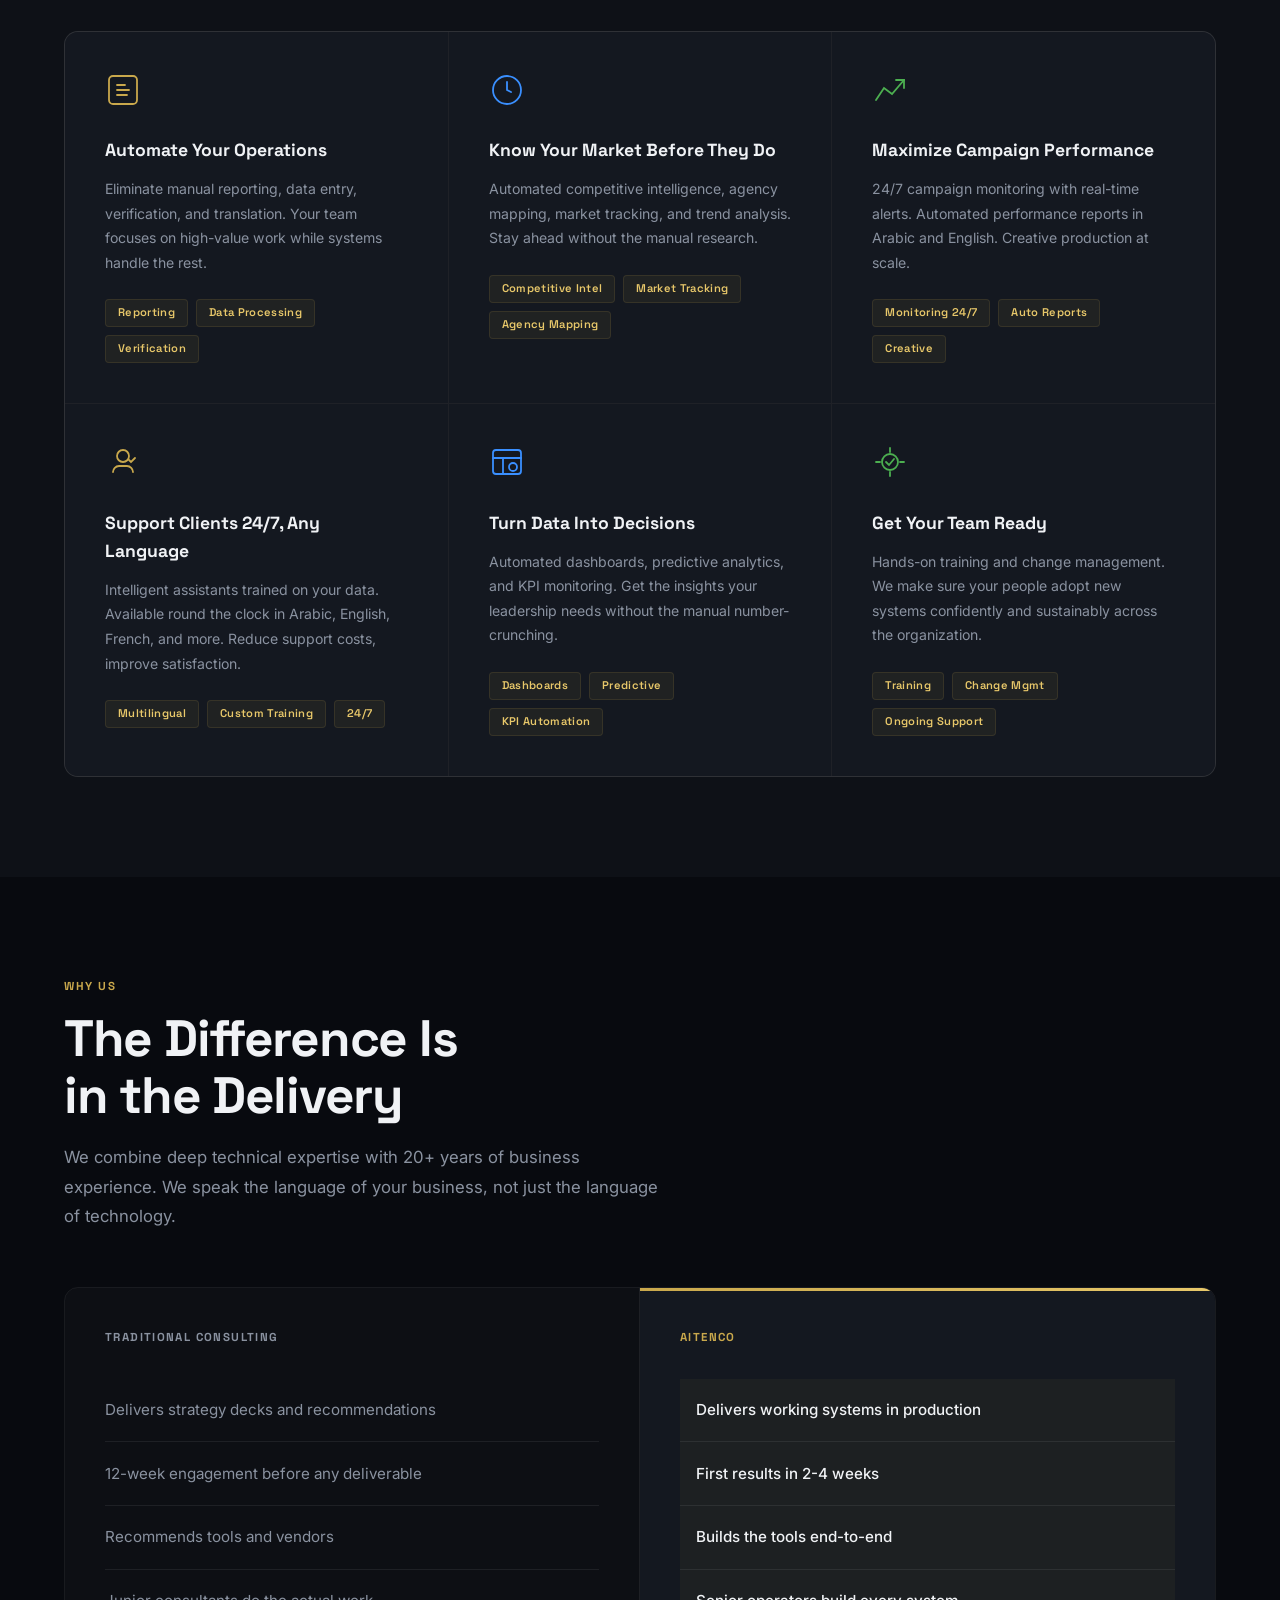
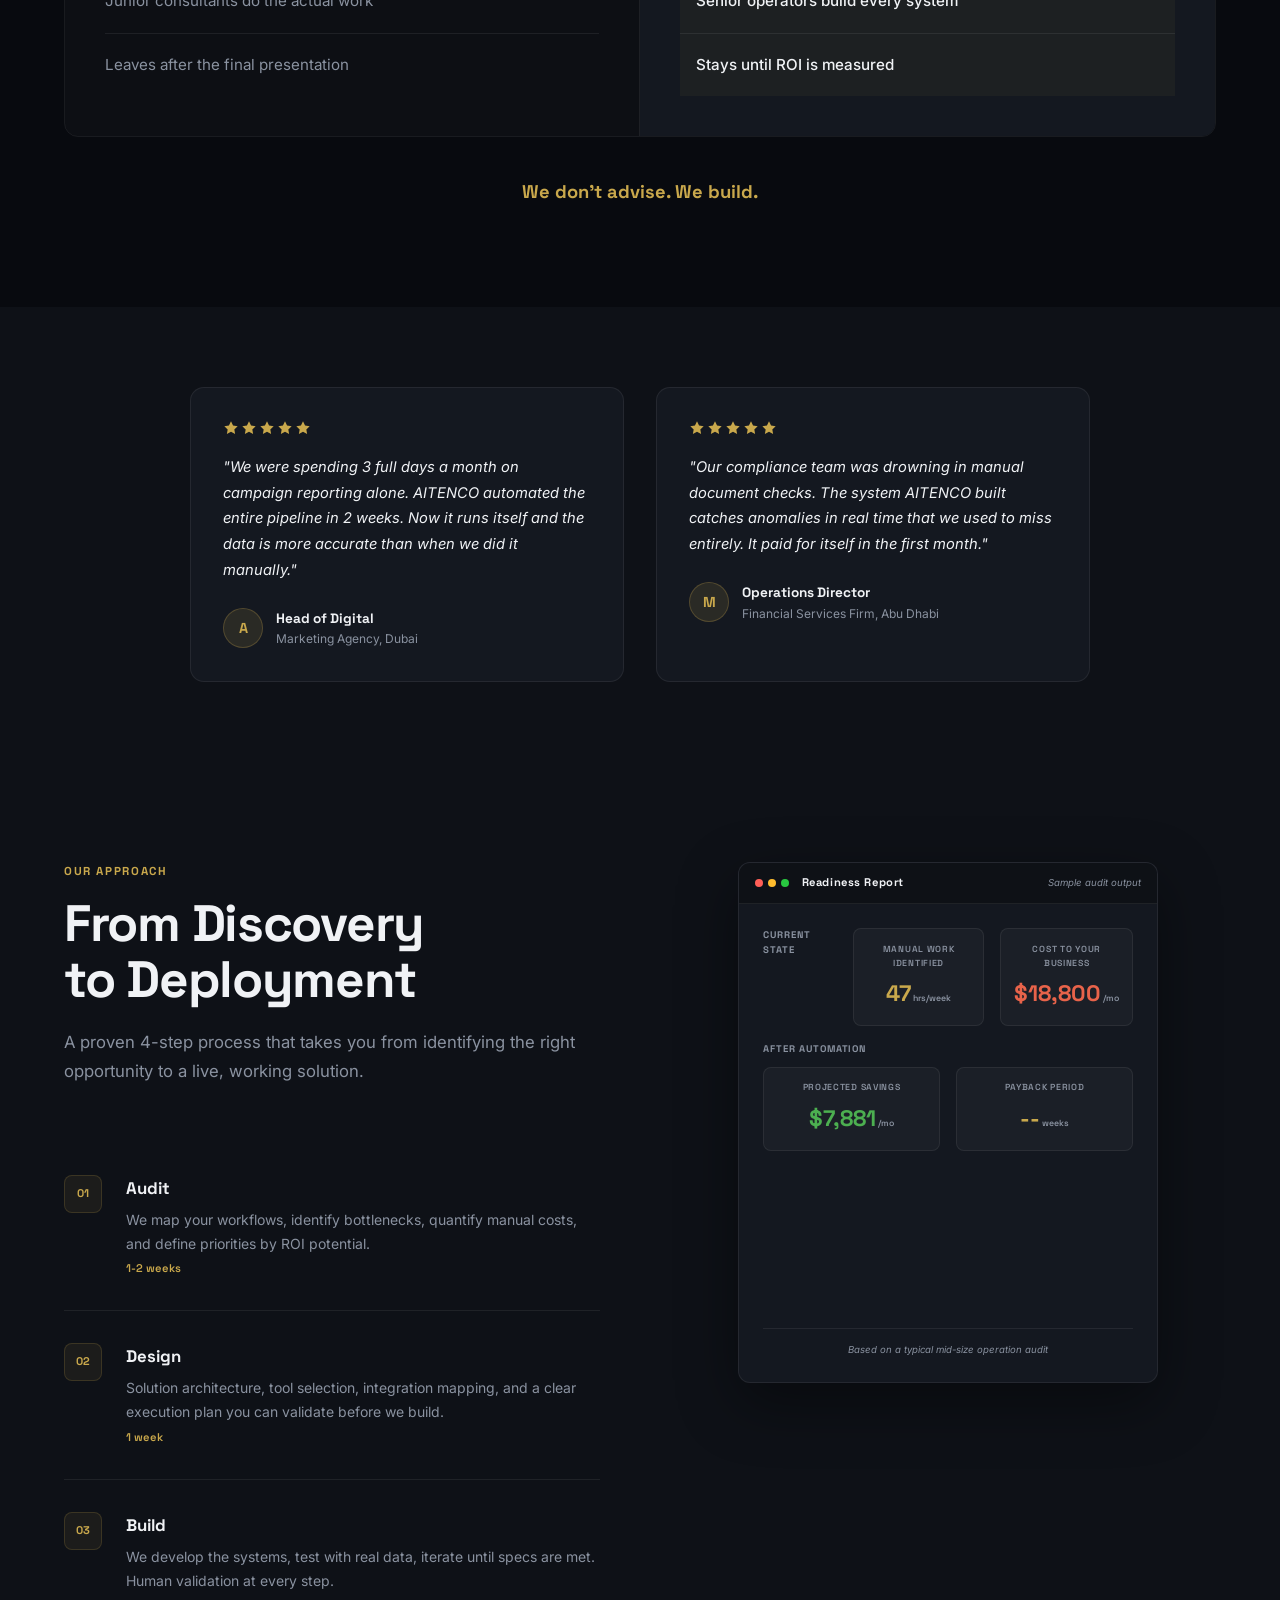
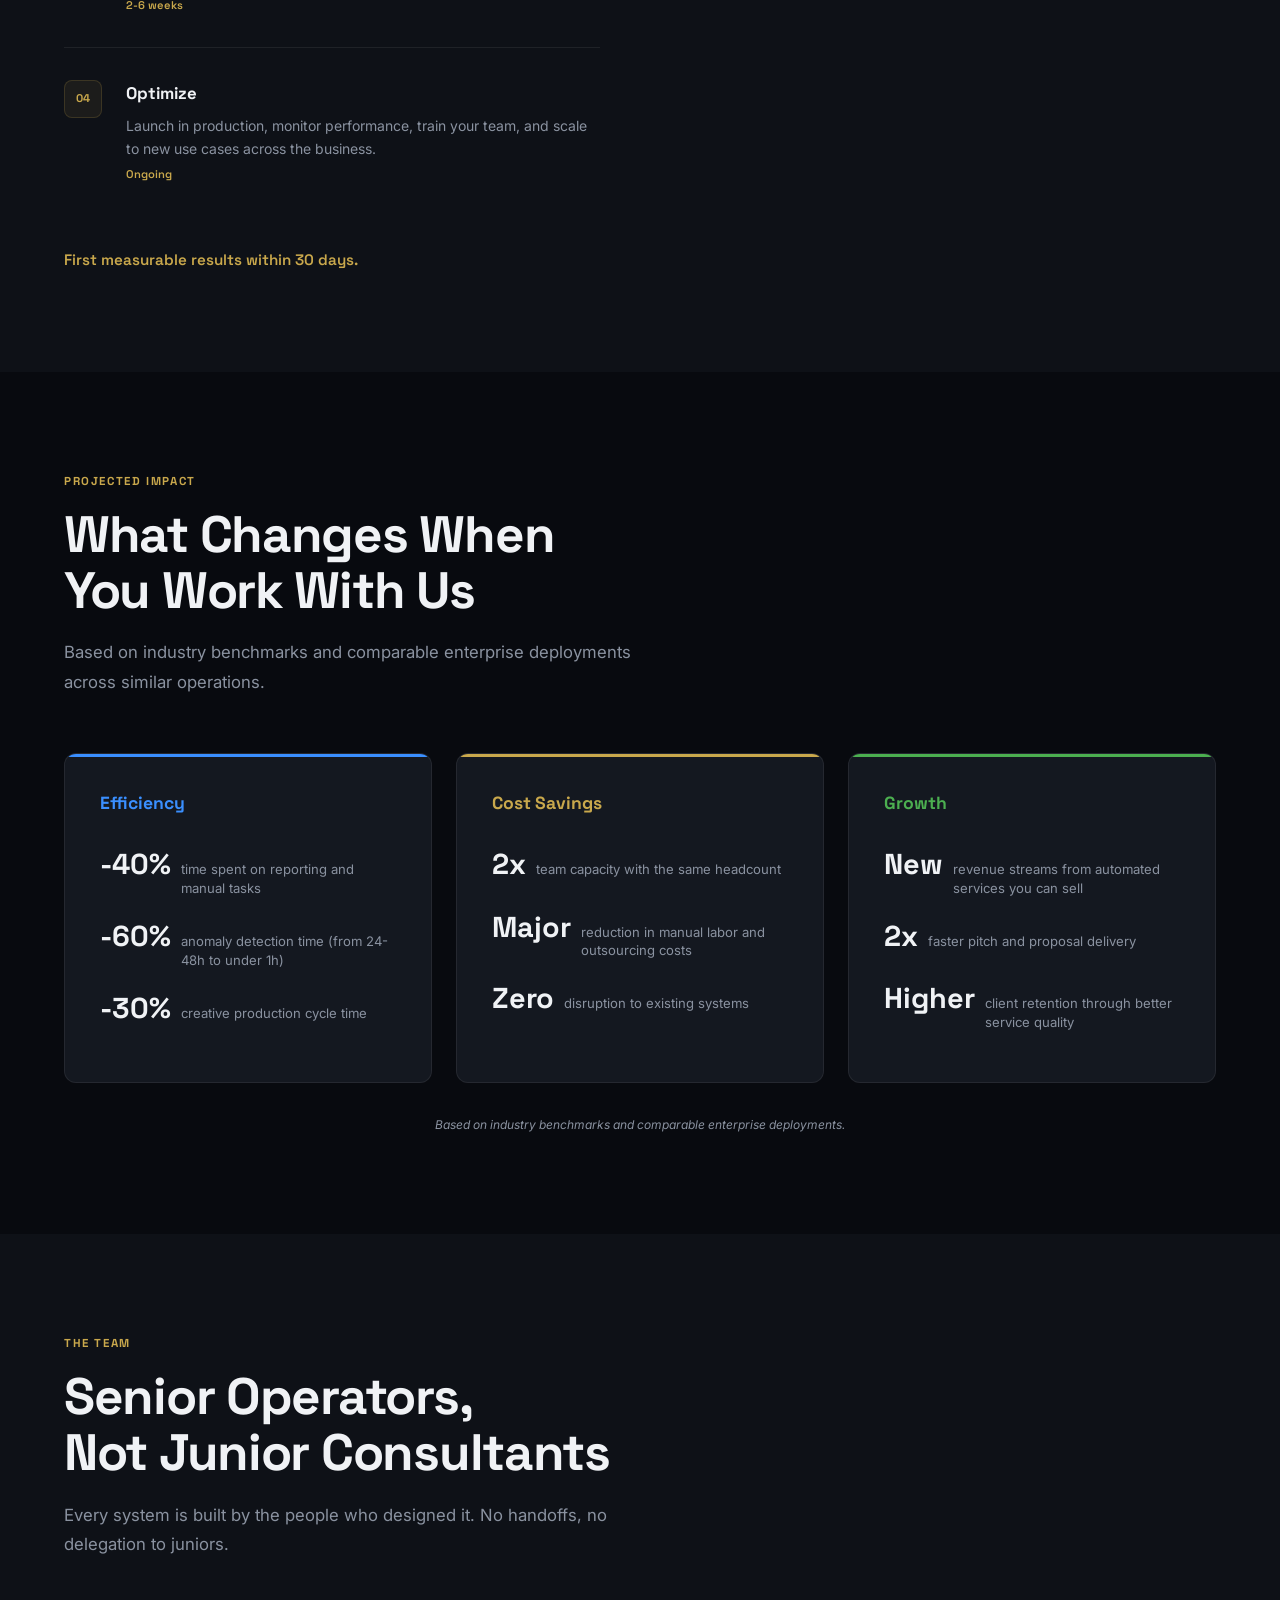
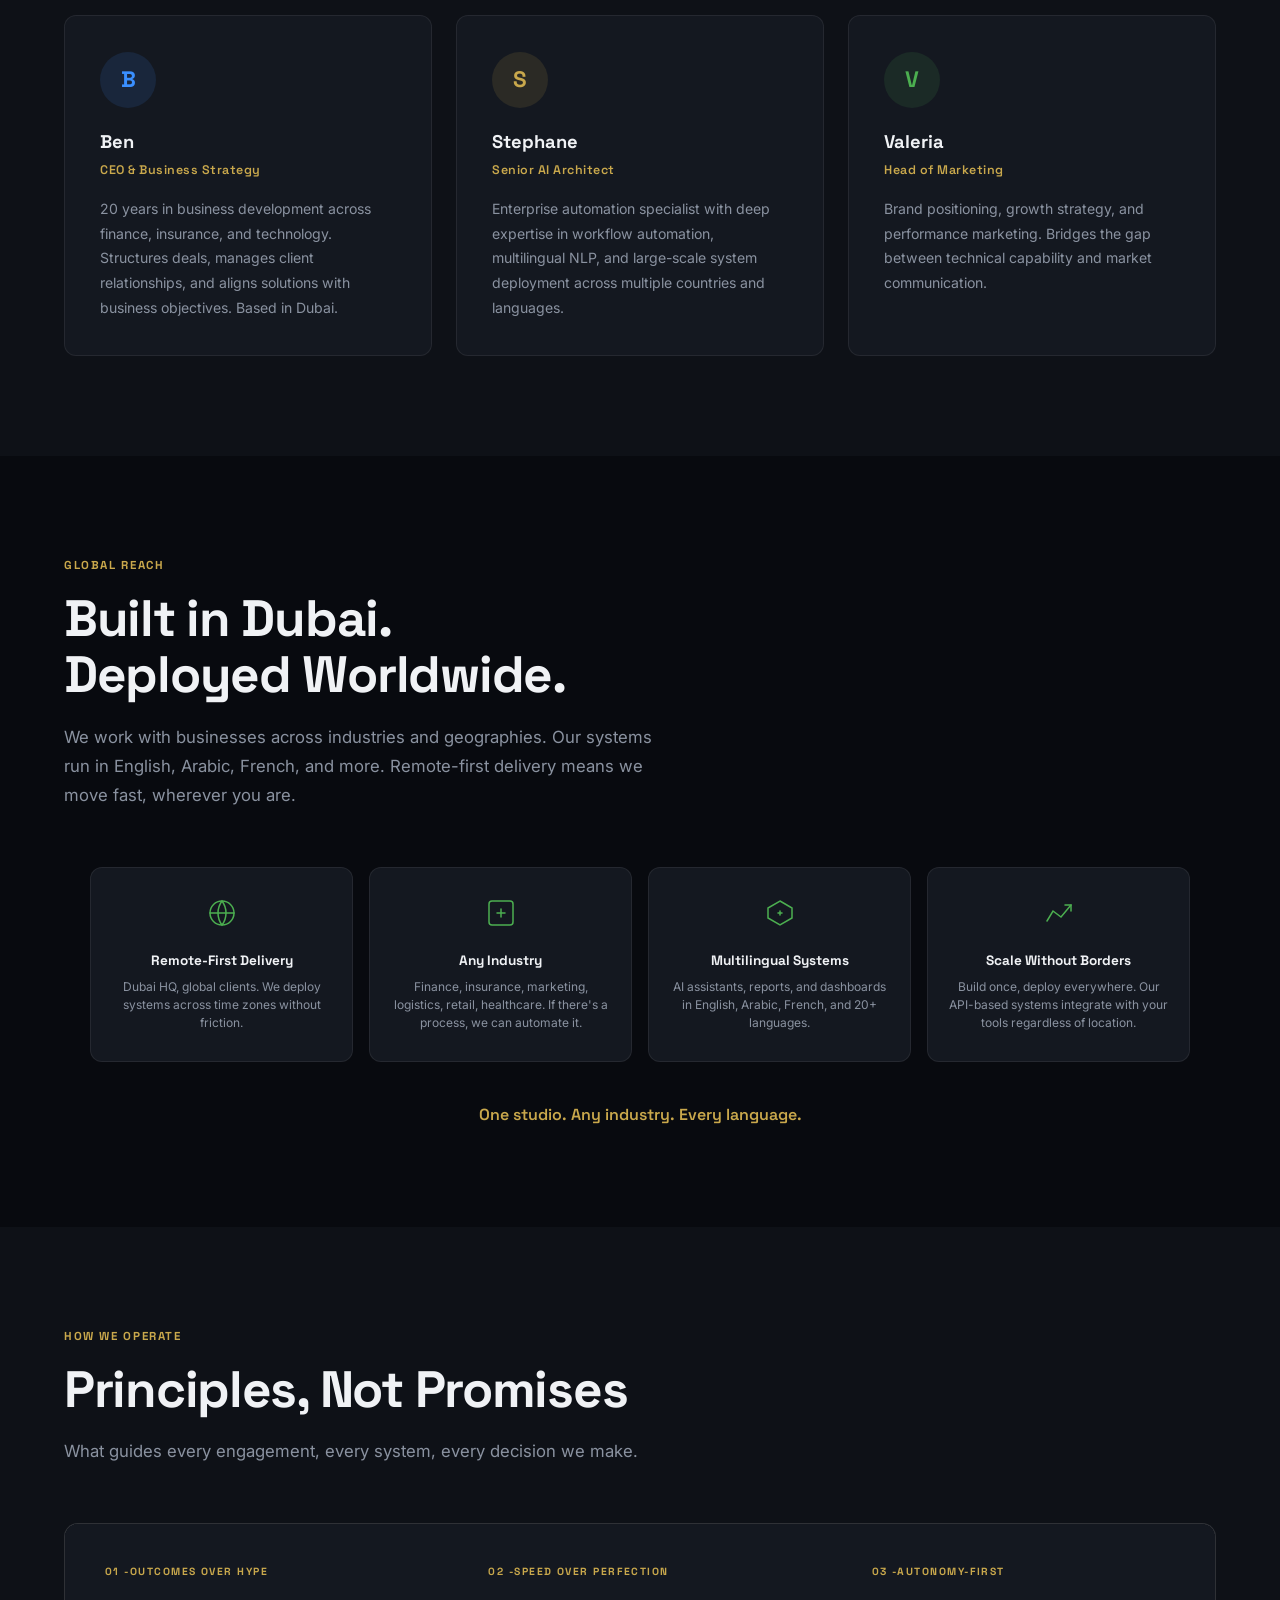
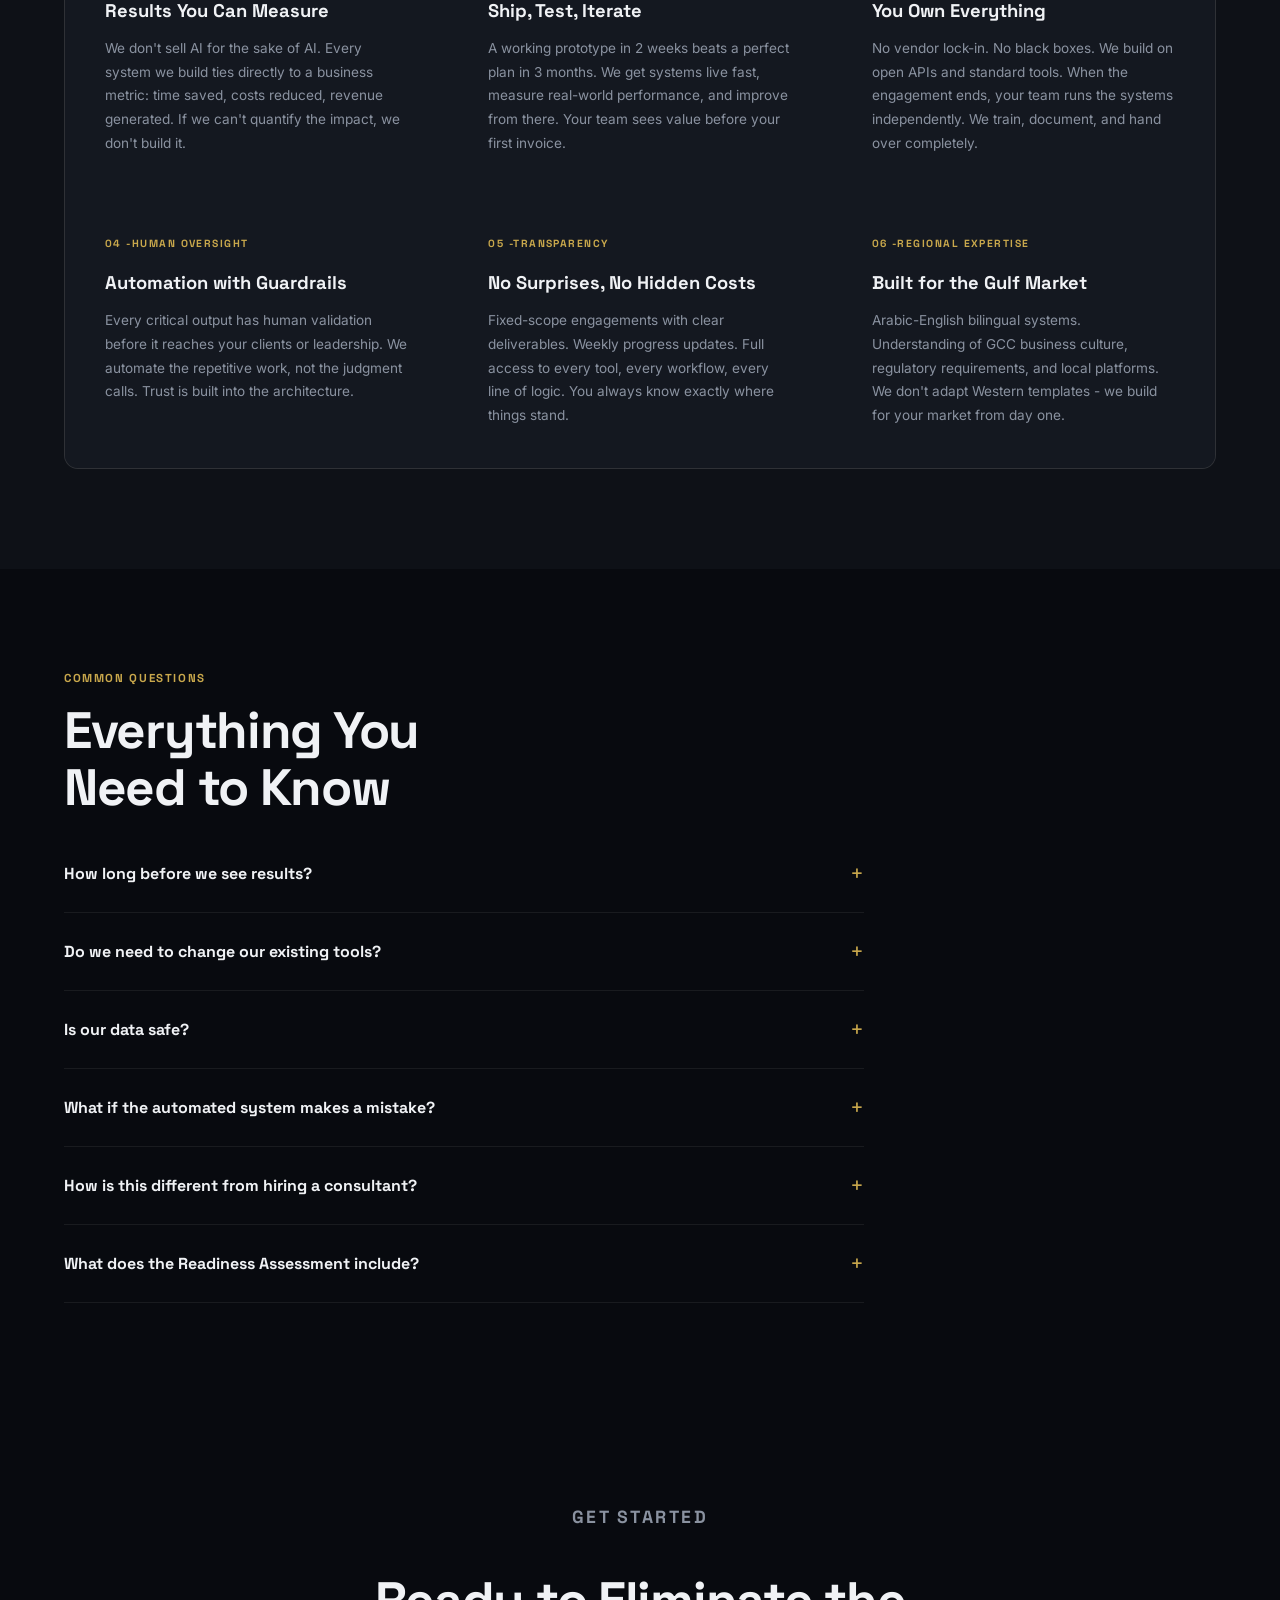
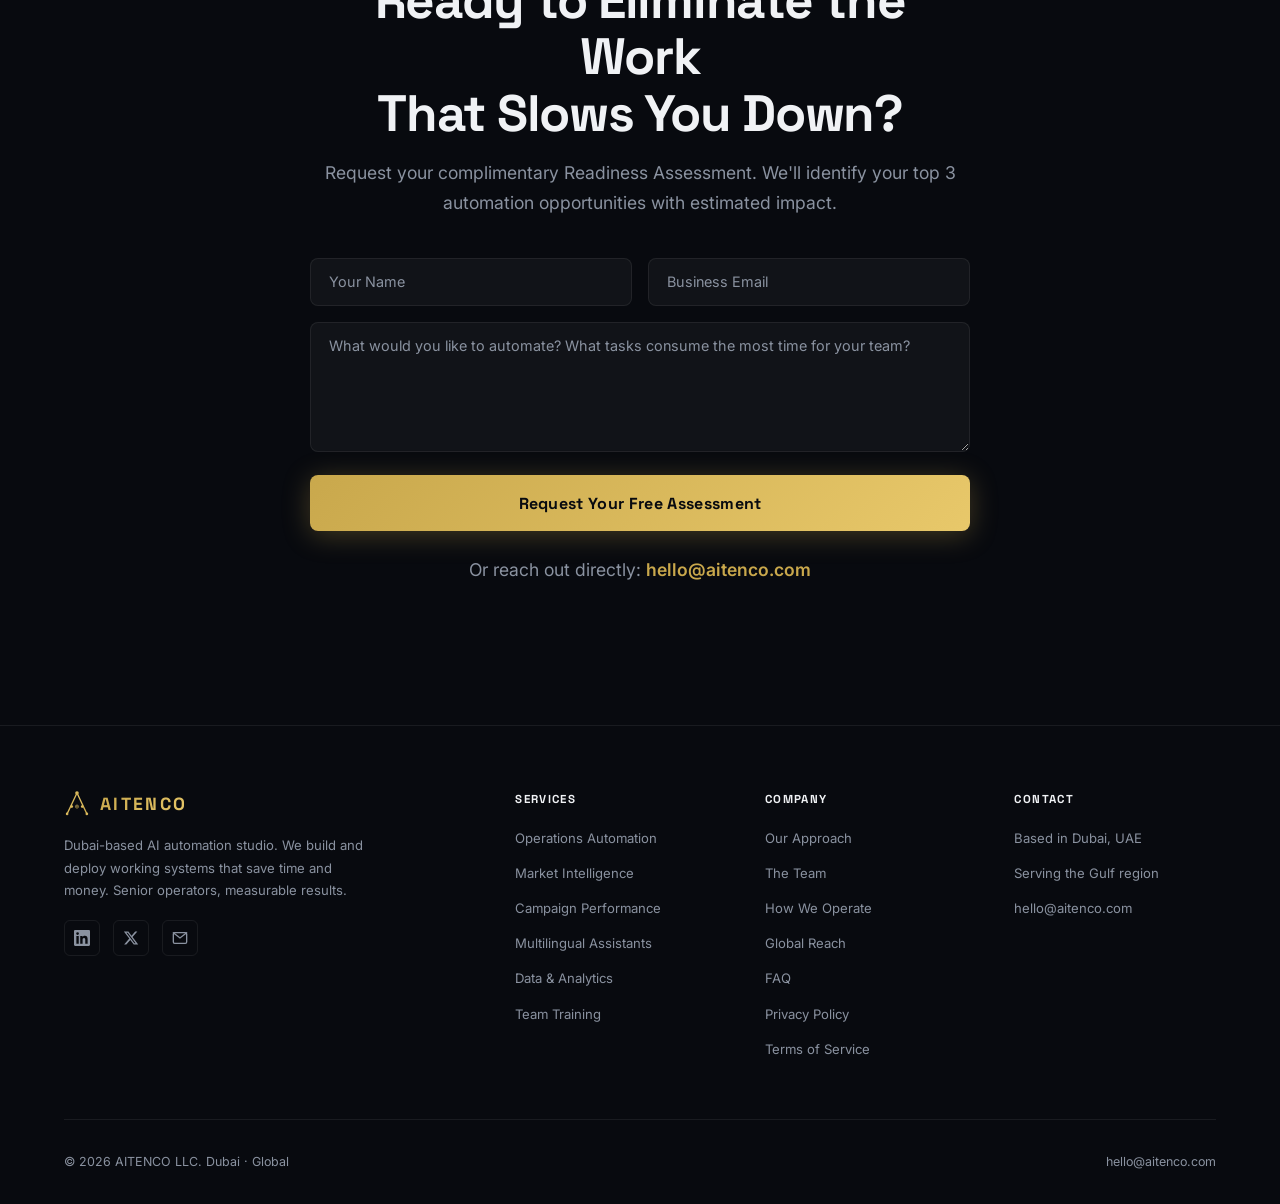
==== commit 47c20f8c: "feat: premium redesign with animations, dashboard, and mobile responsive - Add animated workflow dem" ====
--- a/index.html
+++ b/index.html
@@ -96,6 +96,33 @@
 <body>
 <a href="#hero" class="skip-link">Skip to content</a>
 
+<!-- LOGO INTRO ANIMATION -->
+<div id="logoIntro" class="logo-intro">
+  <svg class="logo-intro-svg" xmlns="http://www.w3.org/2000/svg" viewBox="0 0 100 100" fill="none">
+    <defs>
+      <linearGradient id="introG" x1="10%" y1="0%" x2="90%" y2="100%">
+        <stop offset="0%" stop-color="#e8c86a"/>
+        <stop offset="100%" stop-color="#c9a84c"/>
+      </linearGradient>
+      <filter id="glow">
+        <feGaussianBlur stdDeviation="3" result="blur"/>
+        <feMerge><feMergeNode in="blur"/><feMergeNode in="SourceGraphic"/></feMerge>
+      </filter>
+    </defs>
+    <line class="intro-line" x1="50" y1="8" x2="12" y2="88" stroke="url(#introG)" stroke-width="5" stroke-linecap="round"/>
+    <line class="intro-line" x1="50" y1="8" x2="88" y2="88" stroke="url(#introG)" stroke-width="5" stroke-linecap="round"/>
+    <line class="intro-line" x1="30" y1="60" x2="70" y2="60" stroke="url(#introG)" stroke-width="4" stroke-linecap="round"/>
+    <circle class="intro-node" cx="50" cy="8" r="7" fill="url(#introG)" filter="url(#glow)"/>
+    <circle class="intro-node" cx="30" cy="60" r="5" fill="url(#introG)" filter="url(#glow)"/>
+    <circle class="intro-node" cx="50" cy="60" r="6" stroke="url(#introG)" stroke-width="2.5" fill="none" filter="url(#glow)"/>
+    <circle class="intro-node" cx="50" cy="60" r="2.5" fill="url(#introG)" filter="url(#glow)"/>
+    <circle class="intro-node" cx="70" cy="60" r="5" fill="url(#introG)" filter="url(#glow)"/>
+    <circle class="intro-node" cx="12" cy="88" r="5" fill="url(#introG)" filter="url(#glow)"/>
+    <circle class="intro-node" cx="88" cy="88" r="5" fill="url(#introG)" filter="url(#glow)"/>
+  </svg>
+  <div class="logo-intro-text">AITENCO</div>
+</div>
+
 <!-- WHATSAPP -->
 <a href="https://wa.me/971500000000" target="_blank" class="whatsapp-btn" aria-label="Chat on WhatsApp">
   <span class="whatsapp-tooltip">Chat on WhatsApp</span>
@@ -178,29 +205,65 @@
   </div>
 
   <div class="hero-visual">
-    <canvas id="neuralCanvas"></canvas>
-
-    <div class="hero-visual-badge badge-top">
-      <svg class="badge-icon-svg" viewBox="0 0 24 24" fill="none" stroke="#c9a84c" stroke-width="2" stroke-linecap="round"><path d="M13 2L3 14h9l-1 8 10-12h-9l1-8z"/></svg>
-      <div class="badge-text">
-        <strong>System Deployed</strong>
-        <span>Live in 2-4 weeks</span>
-      </div>
-    </div>
-
-    <div class="hero-visual-badge badge-mid">
-      <svg class="badge-icon-svg" viewBox="0 0 24 24" fill="none" stroke="#3a8fff" stroke-width="2" stroke-linecap="round"><circle cx="12" cy="12" r="10"/><path d="M12 6v6l4 2"/></svg>
-      <div class="badge-text">
-        <strong>40% Less Manual Work</strong>
-        <span>Automated operations</span>
-      </div>
-    </div>
-
-    <div class="hero-visual-badge badge-bot">
-      <svg class="badge-icon-svg" viewBox="0 0 24 24" fill="none" stroke="#4caf50" stroke-width="2" stroke-linecap="round"><polyline points="23 6 13.5 15.5 8.5 10.5 1 18"/><polyline points="17 6 23 6 23 12"/></svg>
-      <div class="badge-text">
-        <strong>ROI-First Approach</strong>
-        <span>Measurable results</span>
+    <div class="workflow-demo">
+      <div class="wf-col wf-input">
+        <div class="wf-label">Manual Work</div>
+        <div class="wf-item wf-item-in" data-wf="0">
+          <svg viewBox="0 0 20 20" fill="none" stroke="#8a92a0" stroke-width="1.5"><rect x="3" y="3" width="14" height="14" rx="2"/><path d="M7 8h6M7 11h4"/></svg>
+          <span>Weekly Reports</span>
+          <div class="wf-strike"></div>
+        </div>
+        <div class="wf-item wf-item-in" data-wf="1">
+          <svg viewBox="0 0 20 20" fill="none" stroke="#8a92a0" stroke-width="1.5"><circle cx="10" cy="10" r="7"/><path d="M10 7v3l2 1"/></svg>
+          <span>Data Entry</span>
+          <div class="wf-strike"></div>
+        </div>
+        <div class="wf-item wf-item-in" data-wf="2">
+          <svg viewBox="0 0 20 20" fill="none" stroke="#8a92a0" stroke-width="1.5"><path d="M4 15l4-6 4 3 4-7"/></svg>
+          <span>Market Research</span>
+          <div class="wf-strike"></div>
+        </div>
+        <div class="wf-item wf-item-in" data-wf="3">
+          <svg viewBox="0 0 20 20" fill="none" stroke="#8a92a0" stroke-width="1.5"><path d="M3 10h14M10 3v14"/></svg>
+          <span>Compliance Checks</span>
+          <div class="wf-strike"></div>
+        </div>
+      </div>
+
+      <div class="wf-col wf-center">
+        <div class="wf-flow-line wf-flow-left">
+          <div class="wf-particle"></div>
+        </div>
+        <div class="wf-engine">
+          <div class="wf-engine-ring"></div>
+          <div class="wf-engine-core">
+            <svg viewBox="0 0 32 32" fill="none" stroke="#c9a84c" stroke-width="1.5"><circle cx="16" cy="16" r="6"/><path d="M16 4v4M16 24v4M4 16h4M24 16h4M8.3 8.3l2.8 2.8M20.9 20.9l2.8 2.8M8.3 23.7l2.8-2.8M20.9 11.1l2.8-2.8"/></svg>
+          </div>
+          <div class="wf-engine-label">AITENCO AI</div>
+        </div>
+        <div class="wf-flow-line wf-flow-right">
+          <div class="wf-particle"></div>
+        </div>
+      </div>
+
+      <div class="wf-col wf-output">
+        <div class="wf-label wf-label-out">Automated Output</div>
+        <div class="wf-item wf-item-out" data-wf="0">
+          <svg viewBox="0 0 20 20" fill="none" stroke="#4caf50" stroke-width="1.5"><rect x="3" y="3" width="14" height="14" rx="2"/><path d="M3 10h14M10 3v14"/></svg>
+          <span>Live Dashboards</span>
+        </div>
+        <div class="wf-item wf-item-out" data-wf="1">
+          <svg viewBox="0 0 20 20" fill="none" stroke="#3a8fff" stroke-width="1.5"><path d="M4 15l4-6 4 3 4-7"/><circle cx="16" cy="8" r="2"/></svg>
+          <span>Real-time Alerts</span>
+        </div>
+        <div class="wf-item wf-item-out" data-wf="2">
+          <svg viewBox="0 0 20 20" fill="none" stroke="#c9a84c" stroke-width="1.5"><circle cx="10" cy="10" r="7"/><path d="M7 10l2 2 4-4"/></svg>
+          <span>Auto Verification</span>
+        </div>
+        <div class="wf-item wf-item-out" data-wf="3">
+          <svg viewBox="0 0 20 20" fill="none" stroke="#e8c86a" stroke-width="1.5"><path d="M3 14l5-4 4 3 5-6"/><polyline points="14 7 17 7 17 10"/></svg>
+          <span>Growth Insights</span>
+        </div>
       </div>
     </div>
   </div>
@@ -276,7 +339,7 @@
       </div>
     </div>
     <div class="service-card reveal">
-      <svg class="service-icon-svg" viewBox="0 0 36 36" fill="none" stroke="#3a8fff" stroke-width="1.8" stroke-linecap="round"><circle cx="18" cy="18" r="14"/><path d="M18 10v8l5 3"/><path d="M10 26l3-3M26 26l-3-3"/></svg>
+      <svg class="service-icon-svg" viewBox="0 0 36 36" fill="none" stroke="#3a8fff" stroke-width="1.8" stroke-linecap="round"><circle cx="18" cy="18" r="14"/><path d="M18 10v8l4 2"/></svg>
       <h3>Know Your Market Before They Do</h3>
       <p>Automated competitive intelligence, agency mapping, market tracking, and trend analysis. Stay ahead without the manual research.</p>
       <div class="service-tags">
@@ -438,12 +501,58 @@
       <p style="margin-top:2rem; font-size:0.95rem; color:var(--gold); font-weight:600; font-family:var(--font-head);" class="reveal">First measurable results within 30 days.</p>
     </div>
     <div class="approach-visual reveal">
-      <div class="ai-circle">
-        <div class="ai-ring"></div>
-        <div class="ai-ring"></div>
-        <div class="ai-ring"></div>
-        <div class="ai-core">
-          <svg viewBox="0 0 48 48" fill="none" stroke="#c9a84c" stroke-width="1.5" stroke-linecap="round"><circle cx="24" cy="24" r="8"/><path d="M24 4v8M24 36v8M4 24h8M36 24h8M9.86 9.86l5.66 5.66M32.48 32.48l5.66 5.66M9.86 38.14l5.66-5.66M32.48 15.52l5.66-5.66"/></svg>
+      <div class="dash-preview" id="dashPreview">
+        <div class="dash-header">
+          <div class="dash-dots"><span></span><span></span><span></span></div>
+          <div class="dash-title">Readiness Report</div>
+          <div class="dash-subtitle">Sample audit output</div>
+        </div>
+        <div class="dash-body">
+          <div class="dash-layer dash-audit" id="dashAudit">
+            <div class="dash-section-label">Current State</div>
+            <div class="dash-row-2">
+              <div class="dash-metric">
+                <div class="dash-metric-label">Manual Work Identified</div>
+                <div class="dash-metric-val" id="dashHours">0<span class="dash-unit">hrs/week</span></div>
+              </div>
+              <div class="dash-metric dash-metric-warn">
+                <div class="dash-metric-label">Cost to Your Business</div>
+                <div class="dash-metric-val" id="dashWasted">$0<span class="dash-unit">/mo</span></div>
+              </div>
+            </div>
+          </div>
+          <div class="dash-layer dash-design" id="dashDesign">
+            <div class="dash-section-label">After Automation</div>
+            <div class="dash-row-2">
+              <div class="dash-metric dash-metric-green">
+                <div class="dash-metric-label">Projected Savings</div>
+                <div class="dash-metric-val" id="dashSavings">$0<span class="dash-unit">/mo</span></div>
+              </div>
+              <div class="dash-metric">
+                <div class="dash-metric-label">Payback Period</div>
+                <div class="dash-metric-val" id="dashPayback">--<span class="dash-unit">weeks</span></div>
+              </div>
+            </div>
+          </div>
+          <div class="dash-layer dash-live" id="dashLive">
+            <div class="dash-divider"></div>
+            <div class="dash-live-row">
+              <div class="dash-live-badge">
+                <span class="dash-live-dot"></span>
+                LIVE
+              </div>
+              <div class="dash-live-saved" id="dashFinalSaved">$134,400<span class="dash-unit">/year saved</span></div>
+            </div>
+            <div class="dash-growth">
+              <div class="dash-growth-label">Cumulative Savings</div>
+              <svg viewBox="0 0 200 50" fill="none">
+                <path class="dash-growth-line" d="M5 45 L30 40 L55 42 L80 32 L105 22 L130 15 L155 10 L180 5" stroke="#4caf50" stroke-width="2" stroke-linecap="round" stroke-dasharray="250" stroke-dashoffset="250"/>
+                <path d="M5 45 L30 40 L55 42 L80 32 L105 22 L130 15 L155 10 L180 5 L180 50 L5 50Z" fill="url(#growthGrad)" class="dash-growth-fill"/>
+                <defs><linearGradient id="growthGrad" x1="0" y1="0" x2="0" y2="1"><stop offset="0%" stop-color="rgba(76,175,80,0.15)"/><stop offset="100%" stop-color="rgba(76,175,80,0)"/></linearGradient></defs>
+              </svg>
+            </div>
+          </div>
+          <div class="dash-footnote">Based on a typical mid-size operation audit</div>
         </div>
       </div>
     </div>
--- a/style.css
+++ b/style.css
@@ -27,6 +27,75 @@
 
     h1, h2, h3, h4, .nav-logo, .footer-logo { font-family: var(--font-head); }
 
+    /* -- LOGO INTRO -- */
+    .logo-intro {
+      position: fixed;
+      inset: 0;
+      z-index: 9999;
+      background: var(--black);
+      display: flex;
+      flex-direction: column;
+      align-items: center;
+      justify-content: center;
+      gap: 2rem;
+      transition: opacity 0.8s ease, visibility 0.8s;
+    }
+    .logo-intro.done {
+      opacity: 0;
+      visibility: hidden;
+      pointer-events: none;
+    }
+    .logo-intro-svg {
+      width: 120px;
+      height: 120px;
+    }
+    .intro-line {
+      stroke-dasharray: 100;
+      stroke-dashoffset: 100;
+      animation: drawLine 0.8s ease forwards;
+    }
+    .intro-line:nth-child(4) { animation-delay: 0s; }
+    .intro-line:nth-child(1) { animation-delay: 0.1s; }
+    .intro-line:nth-child(2) { animation-delay: 0.3s; }
+    .intro-line:nth-child(3) { animation-delay: 0.6s; }
+    @keyframes drawLine {
+      to { stroke-dashoffset: 0; }
+    }
+    .intro-node {
+      opacity: 0;
+      transform-origin: center;
+      animation: nodeAppear 0.4s ease forwards;
+    }
+    .intro-node:nth-child(4) { animation-delay: 0.5s; }
+    .intro-node:nth-child(5) { animation-delay: 0.7s; }
+    .intro-node:nth-child(6) { animation-delay: 0.8s; }
+    .intro-node:nth-child(7) { animation-delay: 0.85s; }
+    .intro-node:nth-child(8) { animation-delay: 0.9s; }
+    .intro-node:nth-child(9) { animation-delay: 0.95s; }
+    .intro-node:nth-child(10) { animation-delay: 1.0s; }
+    @keyframes nodeAppear {
+      0% { opacity: 0; transform: scale(0); }
+      60% { opacity: 1; transform: scale(1.4); }
+      100% { opacity: 1; transform: scale(1); }
+    }
+    .logo-intro-text {
+      font-family: var(--font-head);
+      font-size: 2rem;
+      font-weight: 800;
+      letter-spacing: 0.2em;
+      text-transform: uppercase;
+      background: linear-gradient(135deg, var(--gold), var(--gold-light));
+      -webkit-background-clip: text;
+      -webkit-text-fill-color: transparent;
+      background-clip: text;
+      opacity: 0;
+      animation: textFadeIn 0.6s ease 1.1s forwards;
+    }
+    @keyframes textFadeIn {
+      from { opacity: 0; transform: translateY(10px); }
+      to { opacity: 1; transform: translateY(0); }
+    }
+
     /* -- REVEAL ANIMATIONS -- */
     .reveal {
       opacity: 0;
@@ -230,6 +299,30 @@
       transform: translateY(-2px);
       box-shadow: 0 10px 45px rgba(201,168,76,0.5);
     }
+    .btn-primary {
+      position: relative;
+      overflow: hidden;
+    }
+    .btn-primary::after {
+      content: '';
+      position: absolute;
+      inset: -2px;
+      border-radius: inherit;
+      background: linear-gradient(135deg, var(--gold), var(--gold-light), var(--gold));
+      background-size: 200% 200%;
+      animation: shimmer 3s ease-in-out infinite;
+      z-index: -1;
+      opacity: 0;
+      transition: opacity 0.3s;
+    }
+    .btn-primary:hover::after {
+      opacity: 1;
+    }
+    @keyframes shimmer {
+      0% { background-position: 0% 50%; }
+      50% { background-position: 100% 50%; }
+      100% { background-position: 0% 50%; }
+    }
 
     .btn-secondary {
       background: transparent;
@@ -278,7 +371,7 @@
       line-height: 1.4;
     }
 
-    /* -- HERO CANVAS -- */
+    /* -- HERO WORKFLOW DEMO -- */
     .hero-visual {
       position: relative;
       z-index: 2;
@@ -289,46 +382,179 @@
       min-height: 500px;
     }
 
-    #neuralCanvas {
+    .workflow-demo {
+      display: flex;
+      align-items: center;
+      gap: 0;
       width: 100%;
-      height: 100%;
-      max-height: 600px;
+      max-width: 560px;
+      margin: 0 auto;
+    }
+
+    .wf-col { flex: 1; display: flex; flex-direction: column; gap: 0.7rem; }
+
+    .wf-label {
+      font-size: 0.65rem;
+      text-transform: uppercase;
+      letter-spacing: 0.12em;
+      color: var(--muted);
+      font-family: var(--font-head);
+      font-weight: 700;
+      margin-bottom: 0.3rem;
+    }
+    .wf-label-out { color: var(--gold); }
+
+    .wf-item {
+      display: flex;
+      align-items: center;
+      gap: 0.6rem;
+      background: rgba(255,255,255,0.03);
+      border: 1px solid var(--border);
+      border-radius: 8px;
+      padding: 0.6rem 0.8rem;
+      position: relative;
+      overflow: hidden;
+      transition: opacity 0.4s, border-color 0.4s;
+    }
+    .wf-item svg { width: 18px; height: 18px; flex-shrink: 0; }
+    .wf-item span { font-size: 0.78rem; color: var(--text); font-weight: 500; white-space: nowrap; }
+
+    .wf-item-in.struck { opacity: 0.35; border-color: transparent; }
+    .wf-item-in.struck span { text-decoration: line-through; color: var(--muted); }
+    .wf-strike {
       position: absolute;
-      top: 50%;
+      left: 0; top: 50%;
+      width: 0;
+      height: 2px;
+      background: linear-gradient(90deg, #c9a84c, transparent);
+      transition: width 0.6s ease;
+    }
+    .wf-item-in.struck .wf-strike { width: 100%; }
+
+    .wf-item-out {
+      opacity: 0;
+      transform: translateX(10px);
+      transition: opacity 0.5s, transform 0.5s;
+      border-color: rgba(201,168,76,0.15);
+    }
+    .wf-item-out.active {
+      opacity: 1;
+      transform: translateX(0);
+    }
+    .wf-item-out.active:hover {
+      border-color: rgba(201,168,76,0.3);
+      box-shadow: 0 0 20px rgba(201,168,76,0.08);
+    }
+
+    /* -- CENTER ENGINE -- */
+    .wf-center {
+      flex: 0 0 100px;
+      display: flex;
+      flex-direction: column;
+      align-items: center;
+      justify-content: center;
+      position: relative;
+      min-height: 280px;
+    }
+
+    .wf-engine {
+      position: relative;
+      width: 72px;
+      height: 72px;
+      display: flex;
+      align-items: center;
+      justify-content: center;
+    }
+
+    .wf-engine-ring {
+      position: absolute;
+      inset: -6px;
+      border-radius: 50%;
+      border: 1.5px solid rgba(201,168,76,0.2);
+      animation: spin 8s linear infinite;
+    }
+    .wf-engine-ring::before {
+      content: '';
+      position: absolute;
+      top: -3px;
       left: 50%;
-      transform: translate(-50%, -50%);
-    }
-
-    .hero-visual-badge {
+      width: 6px;
+      height: 6px;
+      background: var(--gold);
+      border-radius: 50%;
+      box-shadow: 0 0 10px var(--gold);
+    }
+
+    .wf-engine-core {
+      width: 56px;
+      height: 56px;
+      border-radius: 50%;
+      background: radial-gradient(circle, rgba(201,168,76,0.12), rgba(201,168,76,0.03));
+      border: 1px solid rgba(201,168,76,0.25);
+      display: flex;
+      align-items: center;
+      justify-content: center;
+      box-shadow: 0 0 40px rgba(201,168,76,0.1);
+      animation: enginePulse 3s ease-in-out infinite;
+    }
+    .wf-engine-core svg { width: 26px; height: 26px; }
+
+    @keyframes enginePulse {
+      0%, 100% { box-shadow: 0 0 30px rgba(201,168,76,0.08); }
+      50% { box-shadow: 0 0 50px rgba(201,168,76,0.2), 0 0 80px rgba(201,168,76,0.06); }
+    }
+
+    .wf-engine-label {
       position: absolute;
-      z-index: 3;
-      background: rgba(14,17,23,0.85);
-      border: 1px solid var(--border);
-      border-radius: 10px;
-      padding: 1rem 1.4rem;
-      backdrop-filter: blur(10px);
-      display: flex;
-      align-items: center;
-      gap: 0.8rem;
-      box-shadow: 0 8px 32px rgba(0,0,0,0.3);
-      animation: float 6s ease-in-out infinite;
-    }
-
-    .badge-top { top: 15%; right: 5%; animation-delay: 0s; }
-    .badge-mid { top: 45%; left: 0%; animation-delay: -2s; }
-    .badge-bot { bottom: 15%; right: 10%; animation-delay: -4s; }
-
-    .badge-icon-svg { width: 28px; height: 28px; flex-shrink: 0; }
-
-    .badge-text strong {
-      display: block;
-      font-size: 0.85rem;
-      font-weight: 700;
-      color: var(--text);
-      font-family: var(--font-head);
-    }
-
-    .badge-text span { font-size: 0.72rem; color: var(--muted); }
+      bottom: -22px;
+      font-size: 0.6rem;
+      font-family: var(--font-head);
+      font-weight: 800;
+      letter-spacing: 0.1em;
+      color: var(--gold);
+      white-space: nowrap;
+    }
+
+    /* -- FLOW LINES -- */
+    .wf-flow-line {
+      width: 100%;
+      height: 2px;
+      background: rgba(201,168,76,0.1);
+      position: relative;
+      overflow: hidden;
+    }
+    .wf-flow-left { margin-bottom: auto; margin-top: auto; }
+    .wf-flow-right { margin-bottom: auto; margin-top: auto; }
+
+    .wf-particle {
+      position: absolute;
+      top: -2px;
+      width: 12px;
+      height: 6px;
+      border-radius: 3px;
+      background: var(--gold);
+      box-shadow: 0 0 10px var(--gold), 0 0 20px rgba(201,168,76,0.4);
+    }
+    .wf-flow-left .wf-particle {
+      animation: flowLeft 2s ease-in-out infinite;
+    }
+    .wf-flow-right .wf-particle {
+      animation: flowRight 2s ease-in-out infinite;
+      animation-delay: 1s;
+    }
+
+    @keyframes flowLeft {
+      0% { left: 0; opacity: 0; }
+      20% { opacity: 1; }
+      80% { opacity: 1; }
+      100% { left: calc(100% - 12px); opacity: 0; }
+    }
+    @keyframes flowRight {
+      0% { left: 0; opacity: 0; }
+      20% { opacity: 1; }
+      80% { opacity: 1; }
+      100% { left: calc(100% - 12px); opacity: 0; }
+    }
 
     /* -- TECH PARTNERS BAR -- */
     #partners {
@@ -620,63 +846,229 @@
     }
 
     .approach-visual {
+      position: sticky;
+      top: 120px;
+      max-width: 420px;
+      margin: 0 auto;
+      align-self: flex-start;
+    }
+
+    /* -- DASHBOARD PREVIEW -- */
+    .dash-preview {
+      background: var(--card);
+      border: 1px solid var(--border);
+      border-radius: 12px;
+      overflow: hidden;
+      box-shadow: 0 20px 60px rgba(0,0,0,0.4);
+    }
+    .dash-header {
+      display: flex;
+      align-items: center;
+      gap: 0.8rem;
+      padding: 0.7rem 1rem;
+      border-bottom: 1px solid var(--border);
+      background: rgba(0,0,0,0.3);
+    }
+    .dash-dots { display: flex; gap: 5px; }
+    .dash-dots span {
+      width: 8px; height: 8px; border-radius: 50%;
+      background: rgba(255,255,255,0.15);
+    }
+    .dash-dots span:first-child { background: #ff5f57; }
+    .dash-dots span:nth-child(2) { background: #ffbd2e; }
+    .dash-dots span:nth-child(3) { background: #28c840; }
+    .dash-title {
+      font-size: 0.7rem;
+      color: var(--text);
+      font-family: var(--font-head);
+      font-weight: 700;
+      letter-spacing: 0.05em;
+    }
+    .dash-subtitle {
+      margin-left: auto;
+      font-size: 0.6rem;
+      color: var(--muted);
+      font-family: var(--font-body);
+      font-style: italic;
+    }
+    .dash-body {
+      padding: 1.5rem;
+      min-height: 280px;
       position: relative;
-      aspect-ratio: 1;
-      max-width: 480px;
-      margin: 0 auto;
-    }
-
-    .ai-circle {
+    }
+    .dash-layer { transition: opacity 0.6s; }
+
+    /* Audit layer */
+    .dash-audit {
+      display: flex;
+      gap: 1rem;
+      opacity: 0;
+      margin-bottom: 1rem;
+    }
+    .dash-audit.active { opacity: 1; }
+    .dash-metric {
+      flex: 1;
+      background: rgba(255,255,255,0.03);
+      border: 1px solid var(--border);
+      border-radius: 8px;
+      padding: 0.8rem;
+      text-align: center;
+    }
+    .dash-metric-label {
+      font-size: 0.55rem;
+      color: var(--muted);
+      text-transform: uppercase;
+      letter-spacing: 0.08em;
+      font-family: var(--font-head);
+      font-weight: 600;
+      margin-bottom: 0.4rem;
+    }
+    .dash-metric-val {
+      font-size: 1.4rem;
+      font-weight: 800;
+      font-family: var(--font-head);
+      color: var(--gold);
+    }
+
+    .dash-unit {
+      font-size: 0.55rem;
+      color: var(--muted);
+      font-weight: 600;
+      margin-left: 2px;
+    }
+    .dash-metric-warn .dash-metric-val { color: #E8634A; }
+    .dash-metric-green .dash-metric-val { color: var(--green); }
+    .dash-section-label {
+      font-size: 0.6rem;
+      text-transform: uppercase;
+      letter-spacing: 0.1em;
+      color: var(--muted);
+      font-family: var(--font-head);
+      font-weight: 700;
+      margin-bottom: 0.6rem;
+    }
+    .dash-row-2 {
+      display: flex;
+      gap: 1rem;
+    }
+    .dash-row-2 .dash-metric { flex: 1; }
+
+    /* Design layer */
+    .dash-design {
+      opacity: 0;
+      margin-bottom: 1rem;
+    }
+    .dash-design.active { opacity: 1; }
+
+    /* Build layer */
+    .dash-build { opacity: 0; margin-bottom: 1rem; }
+    .dash-build.active { opacity: 1; }
+    .dash-bars {
+      display: flex;
+      align-items: flex-end;
+      gap: 0.8rem;
+      height: 80px;
+    }
+    .dash-bar {
+      flex: 1;
+      display: flex;
+      flex-direction: column;
+      align-items: center;
+      height: 100%;
+      justify-content: flex-end;
+    }
+    .dash-bar-fill {
       width: 100%;
-      height: 100%;
-      position: relative;
-      display: flex;
-      align-items: center;
-      justify-content: center;
-    }
-
-    .ai-ring {
-      position: absolute;
+      border-radius: 4px 4px 0 0;
+      background: linear-gradient(180deg, var(--gold), rgba(201,168,76,0.4));
+      transition: height 1.2s cubic-bezier(0.2,0.8,0.2,1);
+    }
+    .dash-bar-fill.bar-blue { background: linear-gradient(180deg, var(--blue), rgba(58,143,255,0.4)); }
+    .dash-bar-fill.bar-green { background: linear-gradient(180deg, var(--green), rgba(76,175,80,0.4)); }
+    .dash-bar span {
+      font-size: 0.55rem;
+      color: var(--muted);
+      margin-top: 0.3rem;
+      font-family: var(--font-head);
+      font-weight: 600;
+    }
+
+    /* Live layer */
+    .dash-live {
+      opacity: 0;
+      display: flex;
+      flex-direction: column;
+      gap: 0.8rem;
+    }
+    .dash-divider {
+      height: 1px;
+      background: var(--border);
+      margin-bottom: 0.4rem;
+    }
+    .dash-live.active { opacity: 1; }
+    .dash-live-badge {
+      display: inline-flex;
+      align-items: center;
+      gap: 0.4rem;
+      background: rgba(76,175,80,0.1);
+      border: 1px solid rgba(76,175,80,0.3);
+      border-radius: 100px;
+      padding: 0.3rem 0.8rem;
+      font-size: 0.65rem;
+      font-weight: 800;
+      color: var(--green);
+      font-family: var(--font-head);
+      letter-spacing: 0.1em;
+    }
+    .dash-live-dot {
+      width: 6px; height: 6px;
+      background: var(--green);
       border-radius: 50%;
-      border: 1px solid rgba(201,168,76,0.12);
-      animation: spin linear infinite;
-    }
-
-    .ai-ring:nth-child(1) { width: 92%; height: 92%; animation-duration: 32s; }
-    .ai-ring:nth-child(2) { width: 70%; height: 70%; animation-duration: 22s; animation-direction: reverse; border-color: rgba(58,143,255,0.12); }
-    .ai-ring:nth-child(3) { width: 50%; height: 50%; animation-duration: 16s; }
-
-    .ai-ring::before {
-      content: '';
-      position: absolute;
-      top: -4px; left: 50%;
-      width: 8px; height: 8px;
-      background: var(--gold);
-      border-radius: 50%;
-      box-shadow: 0 0 16px var(--gold), 0 0 30px rgba(201,168,76,0.4);
-    }
-
-    .ai-ring:nth-child(2)::before { background: var(--blue); box-shadow: 0 0 16px var(--blue); }
-
-    @keyframes spin {
-      from { transform: rotate(0deg); }
-      to { transform: rotate(360deg); }
-    }
-
-    .ai-core {
-      width: 130px; height: 130px;
-      background: radial-gradient(circle at center, rgba(201,168,76,0.15), rgba(58,143,255,0.06));
-      border: 1px solid rgba(201,168,76,0.25);
-      border-radius: 50%;
-      display: flex;
-      align-items: center;
-      justify-content: center;
-      position: relative;
-      z-index: 2;
-      box-shadow: 0 0 80px rgba(201,168,76,0.12), inset 0 0 40px rgba(201,168,76,0.05);
-    }
-
-    .ai-core svg { width: 48px; height: 48px; }
+      box-shadow: 0 0 8px var(--green);
+      animation: pulse 2s ease-in-out infinite;
+    }
+    .dash-live-row {
+      display: flex;
+      align-items: center;
+      gap: 1rem;
+    }
+    .dash-live-saved {
+      font-size: 1.3rem;
+      font-weight: 800;
+      font-family: var(--font-head);
+      color: var(--green);
+    }
+    .dash-growth { flex: 1; }
+    .dash-growth-label {
+      font-size: 0.55rem;
+      color: var(--muted);
+      text-transform: uppercase;
+      letter-spacing: 0.08em;
+      font-family: var(--font-head);
+      font-weight: 600;
+      margin-bottom: 0.3rem;
+    }
+    .dash-growth svg { width: 100%; height: 50px; }
+    .dash-growth-fill {
+      opacity: 0;
+      transition: opacity 1s ease 0.5s;
+    }
+    .dash-live.active .dash-growth-fill { opacity: 1; }
+    .dash-footnote {
+      margin-top: 1.2rem;
+      padding-top: 0.8rem;
+      border-top: 1px solid var(--border);
+      font-size: 0.6rem;
+      color: var(--muted);
+      font-style: italic;
+      text-align: center;
+    }
+    .dash-growth-line {
+      transition: stroke-dashoffset 1.5s ease;
+    }
+    .dash-live.active .dash-growth-line {
+      stroke-dashoffset: 0;
+    }
 
     /* -- IMPACT -- */
     #impact { background: var(--black); }
@@ -808,8 +1200,10 @@
 
     .vision-grid {
       display: grid;
-      grid-template-columns: repeat(5, 1fr);
+      grid-template-columns: repeat(4, 1fr);
       gap: 1rem;
+      max-width: 1100px;
+      margin: 0 auto;
     }
 
     .vision-item {
@@ -1325,12 +1719,16 @@
 
     @media (max-width: 768px) {
       #hero { grid-template-columns: 1fr; padding-top: 100px; }
-      .hero-visual { display: none; }
+      .hero-visual { min-height: 300px; height: 300px; margin-top: 1rem; }
+      .workflow-demo { transform: scale(0.75); transform-origin: center center; }
       .nav-links { display: none; }
       .nav-links.open { display: flex; flex-direction: column; position: absolute; top: 72px; left: 0; right: 0; background: rgba(8,10,15,0.98); backdrop-filter: blur(20px); padding: 1.5rem 5%; gap: 1.2rem; border-bottom: 1px solid var(--border); }
       .hero-stats { gap: 1.5rem; flex-wrap: wrap; }
       .approach-grid { grid-template-columns: 1fr; }
-      .approach-visual { display: none; }
+      .approach-visual { position: relative; top: 0; max-width: 100%; margin-top: 1.5rem; }
+      .dash-body { padding: 1rem; min-height: 200px; }
+      .dash-metric-val { font-size: 1.1rem; }
+      .dash-row-2 { flex-direction: column; gap: 0.5rem; }
       .services-grid { grid-template-columns: 1fr; }
       .impact-grid { grid-template-columns: 1fr; }
       .team-grid { grid-template-columns: 1fr; }
@@ -1426,6 +1824,145 @@
       color: #f44336;
     }
 
+    /* -- ANIMATED COUNTER -- */
+    .stat-val[data-count] {
+      display: inline-block;
+    }
+
+    /* -- TEXT REVEAL -- */
+    .hero-text-reveal span {
+      display: inline-block;
+      opacity: 0;
+      transform: translateY(40px);
+      transition: opacity 0.6s ease, transform 0.6s ease;
+    }
+    .hero-text-reveal span.visible {
+      opacity: 1;
+      transform: translateY(0);
+    }
+
+    /* -- SERVICE CARD GLOW + TILT + 3D -- */
+    .service-card {
+      transition: background 0.4s, transform 0.4s cubic-bezier(0.2,0.8,0.2,1), box-shadow 0.4s;
+      transform-style: preserve-3d;
+      perspective: 800px;
+    }
+    .service-card:hover {
+      transform: translateY(-8px) rotateX(var(--rx, 0deg)) rotateY(var(--ry, 0deg));
+      box-shadow:
+        0 20px 60px rgba(201,168,76,0.15),
+        0 0 40px rgba(201,168,76,0.08),
+        inset 0 1px 0 rgba(201,168,76,0.1);
+      border-color: rgba(201,168,76,0.2);
+    }
+    .service-card::after {
+      content: '';
+      position: absolute;
+      inset: 0;
+      border-radius: inherit;
+      opacity: 0;
+      transition: opacity 0.4s;
+      background: radial-gradient(400px circle at var(--mouse-x, 50%) var(--mouse-y, 50%), rgba(201,168,76,0.1), transparent 40%);
+      pointer-events: none;
+    }
+    .service-card:hover::after {
+      opacity: 1;
+    }
+    .service-card .service-icon-svg {
+      transition: transform 0.4s, filter 0.4s;
+    }
+    .service-card:hover .service-icon-svg {
+      transform: scale(1.15);
+      filter: drop-shadow(0 0 8px rgba(201,168,76,0.4));
+    }
+
+    /* -- GLOWING BORDER EFFECT ON ALL CARDS -- */
+    .team-card,
+    .impact-card,
+    .testimonial-card,
+    .principle-card,
+    .vision-item {
+      transition: border-color 0.4s, transform 0.4s, box-shadow 0.4s;
+    }
+    .team-card:hover,
+    .impact-card:hover,
+    .testimonial-card:hover,
+    .principle-card:hover,
+    .vision-item:hover {
+      border-color: rgba(201,168,76,0.25);
+      box-shadow: 0 0 30px rgba(201,168,76,0.08), 0 8px 32px rgba(0,0,0,0.3);
+    }
+
+    /* -- SERVICES GRID BORDER GLOW -- */
+    .services-grid {
+      position: relative;
+    }
+    .services-grid::before {
+      content: '';
+      position: absolute;
+      inset: -1px;
+      border-radius: 15px;
+      background: linear-gradient(135deg, rgba(201,168,76,0.15), transparent 50%, rgba(58,143,255,0.1));
+      z-index: -1;
+      opacity: 0;
+      transition: opacity 0.6s;
+    }
+    .services-grid:hover::before {
+      opacity: 1;
+    }
+
+    /* -- COMPARISON TABLE HIGHLIGHT -- */
+    .diff-col:last-child {
+      position: relative;
+    }
+    .diff-col:last-child::before {
+      content: '';
+      position: absolute;
+      top: 0;
+      left: 0;
+      right: 0;
+      height: 3px;
+      background: linear-gradient(90deg, var(--gold), var(--gold-light));
+      opacity: 0;
+      transition: opacity 0.6s;
+    }
+    .diff-col:last-child.highlighted::before {
+      opacity: 1;
+    }
+    .diff-col:last-child .diff-item {
+      transition: background 0.4s, padding-left 0.4s;
+    }
+    .diff-col:last-child .diff-item.highlight {
+      background: rgba(201,168,76,0.05);
+      padding-left: 1rem;
+    }
+
+    /* -- HERO GRADIENT ANIMATION -- */
+    .hero-bg::after {
+      content: '';
+      position: absolute;
+      inset: 0;
+      background: radial-gradient(ellipse 80% 60% at 20% 40%, rgba(201,168,76,0.08), transparent),
+                  radial-gradient(ellipse 60% 80% at 80% 60%, rgba(58,143,255,0.06), transparent);
+      animation: breathe 8s ease-in-out infinite;
+    }
+    @keyframes breathe {
+      0%, 100% { opacity: 0.4; transform: scale(1); }
+      50% { opacity: 1; transform: scale(1.05); }
+    }
+
+    /* -- IMPACT NUMBERS ANIMATION -- */
+    .impact-num[data-impact] {
+      display: inline-block;
+    }
+
+    /* -- STAGGERED REVEAL FOR GRIDS -- */
+    .services-grid .service-card.visible,
+    .principles-grid .principle-card.visible,
+    .impact-grid .impact-card.visible {
+      transition-delay: calc(var(--reveal-i, 0) * 120ms);
+    }
+
     /* -- REDUCED MOTION -- */
     @media (prefers-reduced-motion: reduce) {
       *, *::before, *::after {
